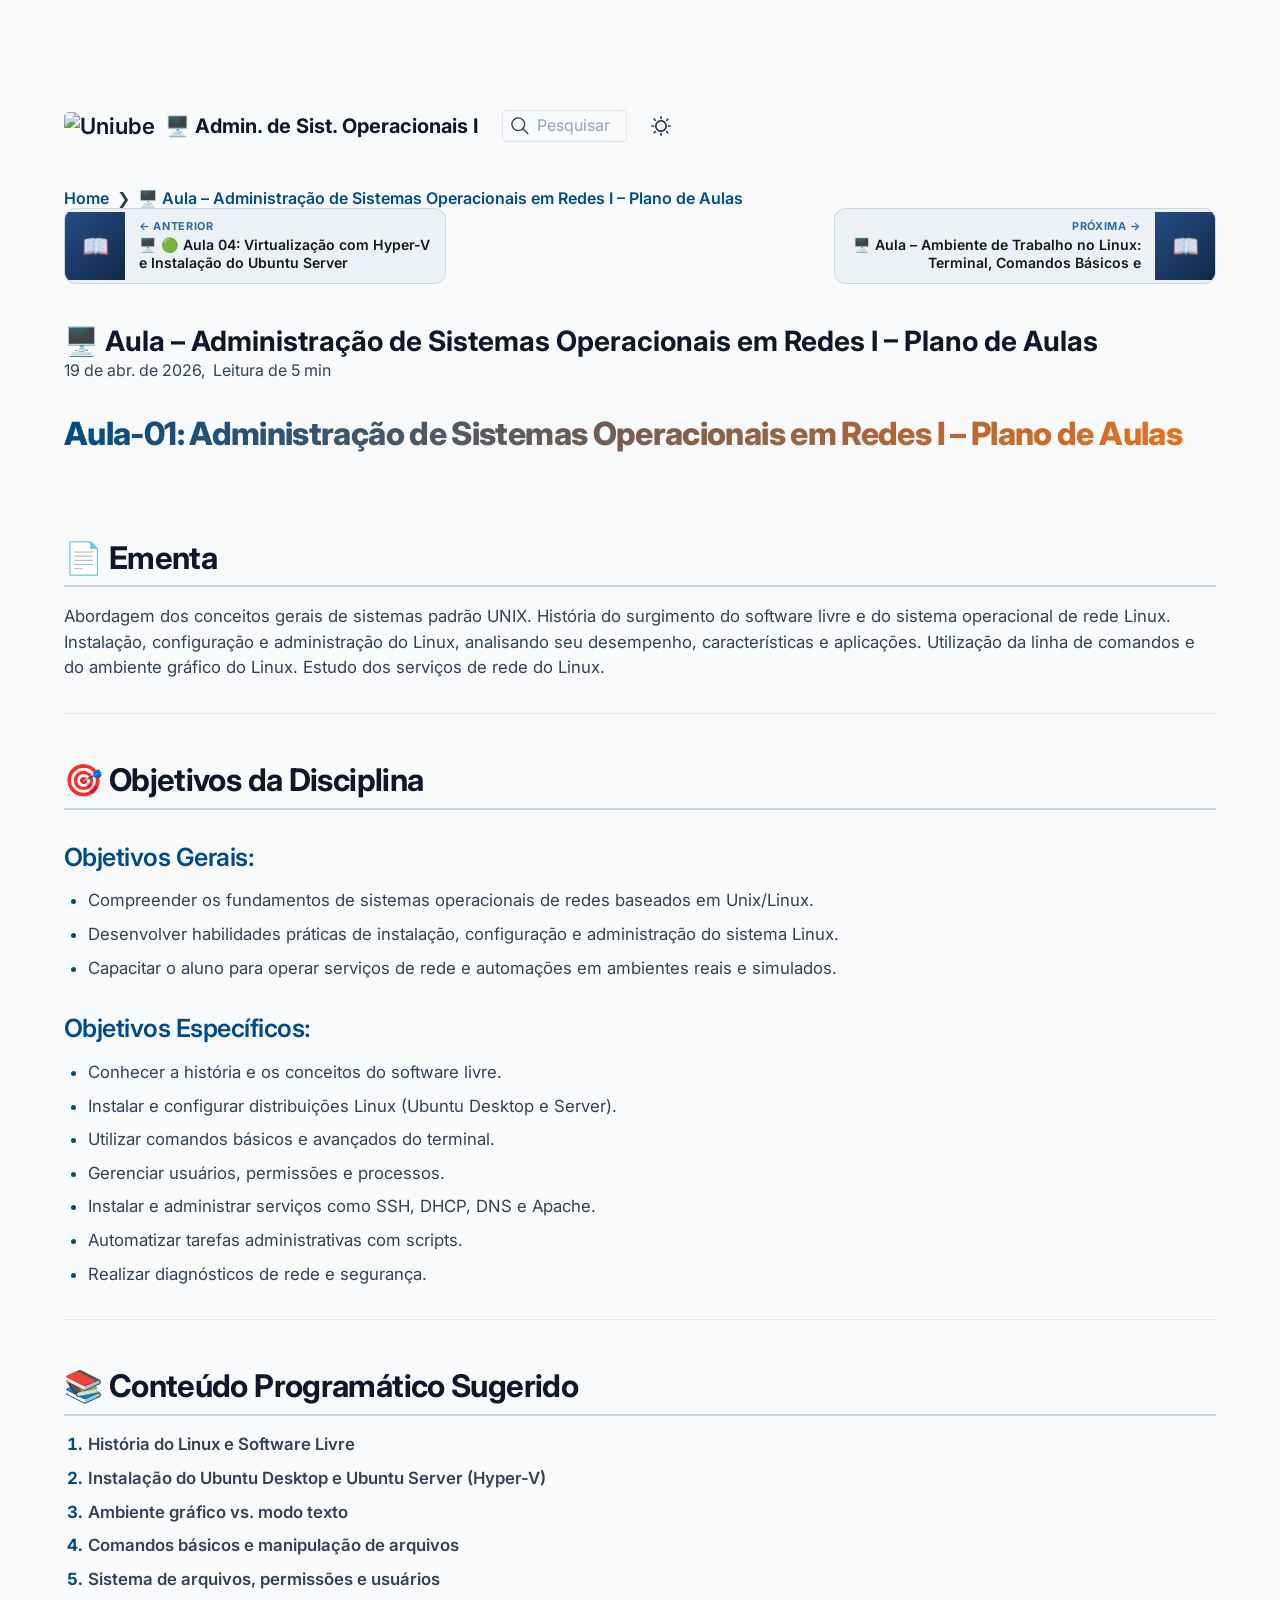
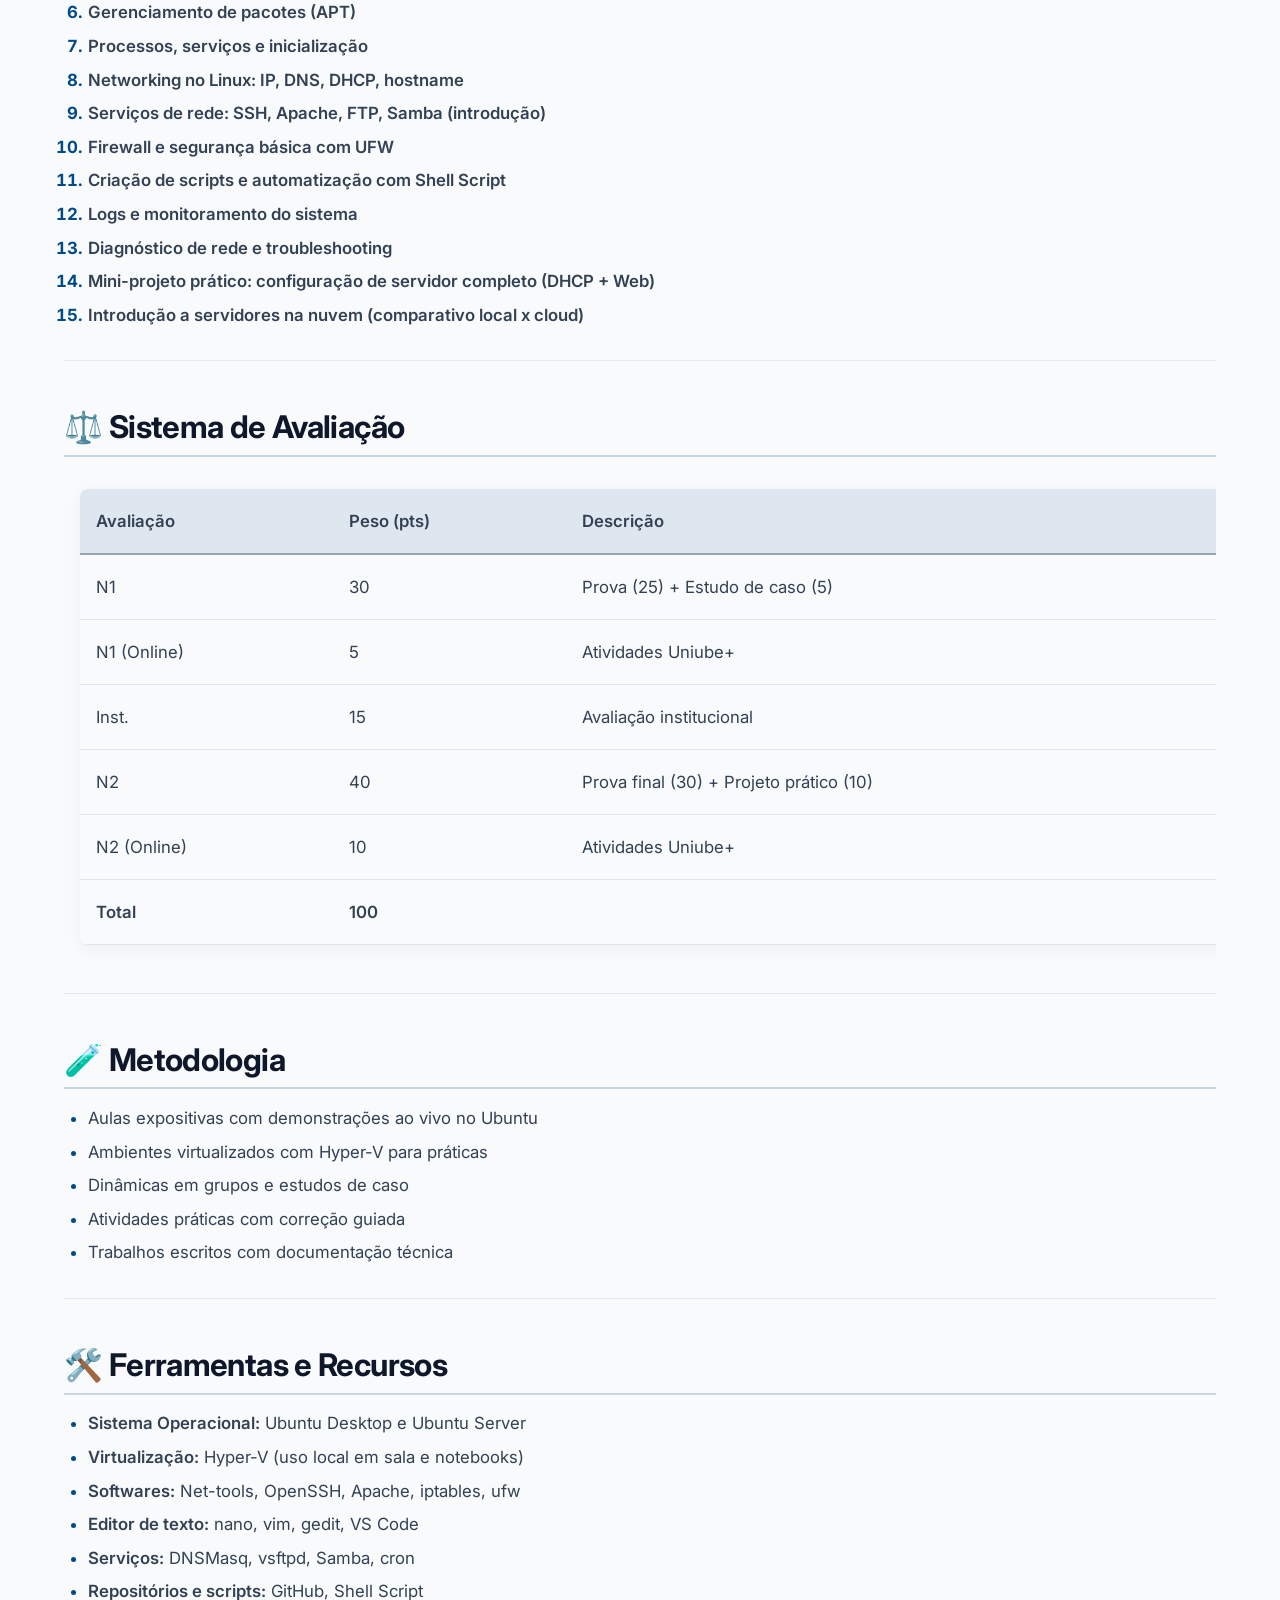
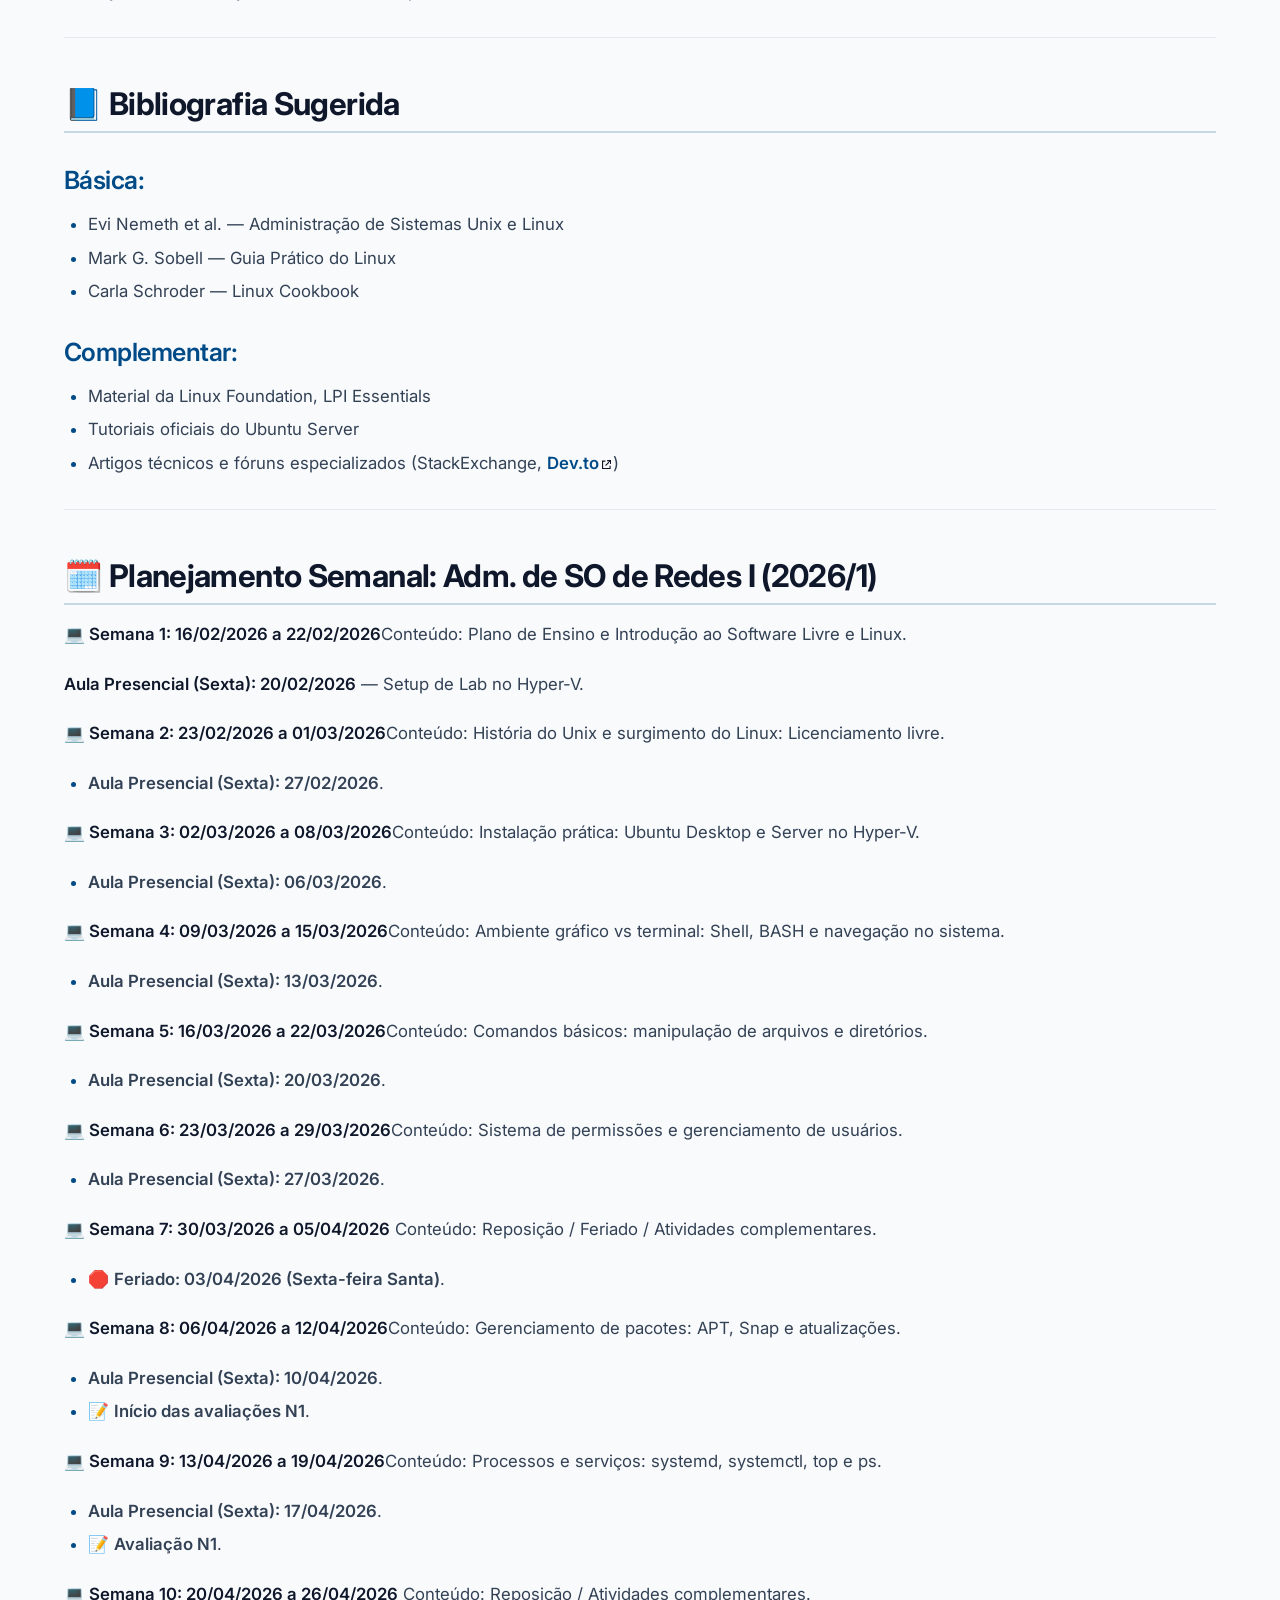
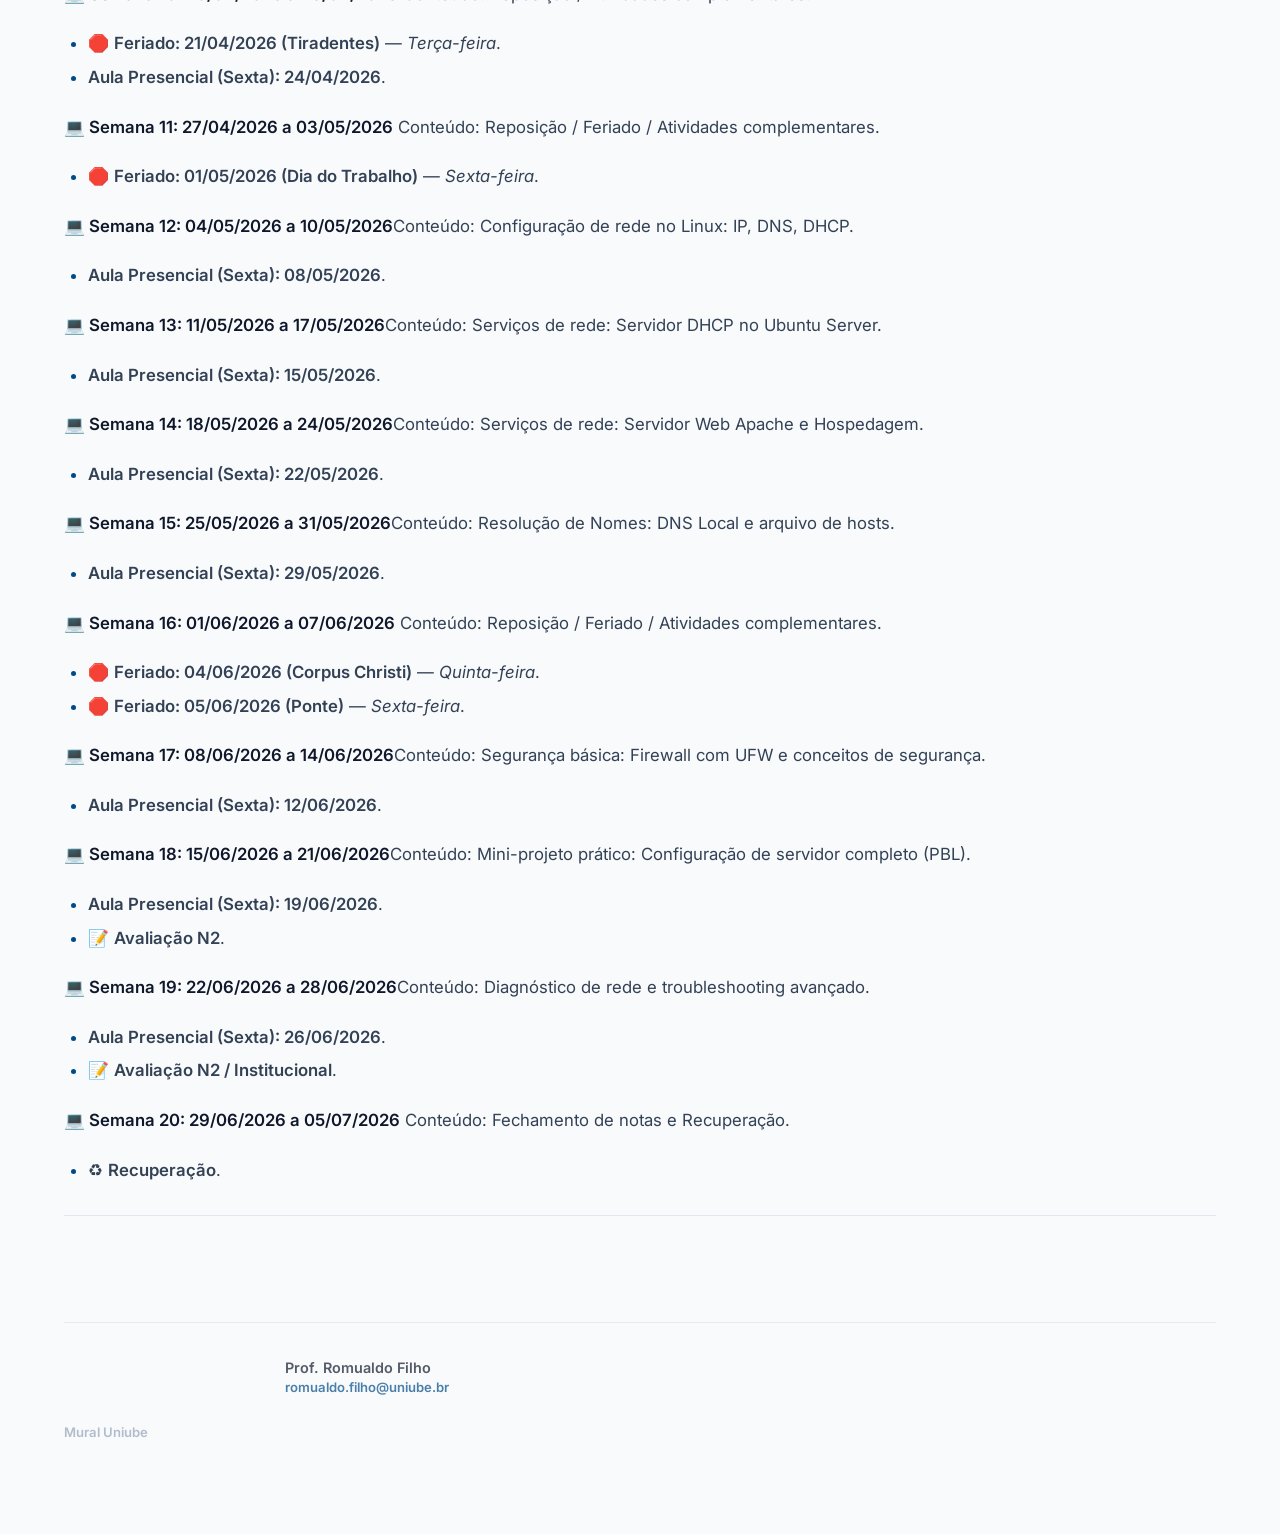
==== public/Aula-01---Introducao-e-Ementa.html @ d92a49e5 "feat(design): apply unified Uniube design system, components and standard frontmatter" ====
<!DOCTYPE html>
<html lang="pt" dir="ltr"><head><title>🖥️ Aula  – Administração de Sistemas Operacionais em Redes I – Plano de Aulas | Prof. Romualdo</title><meta charset="utf-8"/><link rel="preconnect" href="https://fonts.googleapis.com"/><link rel="preconnect" href="https://fonts.gstatic.com"/><link rel="stylesheet" href="https://fonts.googleapis.com/css2?family=Inter:wght@400;700&amp;family=Inter:ital,wght@0,400;0,600;1,400;1,600&amp;family=JetBrains Mono:wght@400;600&amp;display=swap"/><link rel="preconnect" href="https://cdnjs.cloudflare.com" crossorigin="anonymous"/><meta name="viewport" content="width=device-width, initial-scale=1.0"/><meta name="og:site_name" content="🖥️ Admin. de Sist. Operacionais I"/><meta property="og:title" content="🖥️ Aula  – Administração de Sistemas Operacionais em Redes I – Plano de Aulas | Prof. Romualdo"/><meta property="og:type" content="website"/><meta name="twitter:card" content="summary_large_image"/><meta name="twitter:title" content="🖥️ Aula  – Administração de Sistemas Operacionais em Redes I – Plano de Aulas | Prof. Romualdo"/><meta name="twitter:description" content="Aula-01: Administração de Sistemas Operacionais em Redes I – Plano de Aulas 📄 Ementa Abordagem dos conceitos gerais de sistemas padrão UNIX."/><meta property="og:description" content="Aula-01: Administração de Sistemas Operacionais em Redes I – Plano de Aulas 📄 Ementa Abordagem dos conceitos gerais de sistemas padrão UNIX."/><meta property="og:image:alt" content="Aula-01: Administração de Sistemas Operacionais em Redes I – Plano de Aulas 📄 Ementa Abordagem dos conceitos gerais de sistemas padrão UNIX."/><meta property="twitter:domain" content="rofilho.github.io/admin-so1"/><meta property="og:url" content="https://rofilho.github.io/admin-so1/Aula-01---Introducao-e-Ementa"/><meta property="twitter:url" content="https://rofilho.github.io/admin-so1/Aula-01---Introducao-e-Ementa"/><link rel="icon" href="./static/icon.png"/><meta name="description" content="Aula-01: Administração de Sistemas Operacionais em Redes I – Plano de Aulas 📄 Ementa Abordagem dos conceitos gerais de sistemas padrão UNIX."/><meta name="generator" content="Quartz"/><link href="./index.css" rel="stylesheet" type="text/css" data-persist="true"/><style>.expand-button {
  position: absolute;
  display: flex;
  float: right;
  padding: 0.4rem;
  margin: 0.3rem;
  right: 0;
  color: var(--gray);
  border-color: var(--dark);
  background-color: var(--light);
  border: 1px solid;
  border-radius: 5px;
  opacity: 0;
  transition: 0.2s;
}
.expand-button > svg {
  fill: var(--light);
  filter: contrast(0.3);
}
.expand-button:hover {
  cursor: pointer;
  border-color: var(--secondary);
}
.expand-button:focus {
  outline: 0;
}

pre:hover > .expand-button {
  opacity: 1;
  transition: 0.2s;
}

#mermaid-container {
  position: fixed;
  contain: layout;
  z-index: 999;
  left: 0;
  top: 0;
  width: 100vw;
  height: 100vh;
  overflow: hidden;
  display: none;
  backdrop-filter: blur(4px);
  background: rgba(0, 0, 0, 0.5);
}
#mermaid-container.active {
  display: inline-block;
}
#mermaid-container > #mermaid-space {
  border: 1px solid var(--lightgray);
  background-color: var(--light);
  border-radius: 5px;
  position: fixed;
  top: 50%;
  left: 50%;
  transform: translate(-50%, -50%);
  height: 80vh;
  width: 80vw;
  overflow: hidden;
}
#mermaid-container > #mermaid-space > .mermaid-content {
  position: relative;
  transform-origin: 0 0;
  transition: transform 0.1s ease;
  overflow: visible;
  min-height: 200px;
  min-width: 200px;
}
#mermaid-container > #mermaid-space > .mermaid-content pre {
  margin: 0;
  border: none;
}
#mermaid-container > #mermaid-space > .mermaid-content svg {
  max-width: none;
  height: auto;
}
#mermaid-container > #mermaid-space > .mermaid-controls {
  position: absolute;
  bottom: 20px;
  right: 20px;
  display: flex;
  gap: 8px;
  padding: 8px;
  background: var(--light);
  border: 1px solid var(--lightgray);
  border-radius: 6px;
  box-shadow: 0 2px 4px rgba(0, 0, 0, 0.1);
  z-index: 2;
}
#mermaid-container > #mermaid-space > .mermaid-controls .mermaid-control-button {
  display: flex;
  align-items: center;
  justify-content: center;
  width: 32px;
  height: 32px;
  padding: 0;
  border: 1px solid var(--lightgray);
  background: var(--light);
  color: var(--dark);
  border-radius: 4px;
  cursor: pointer;
  font-size: 16px;
  font-family: var(--bodyFont);
  transition: all 0.2s ease;
}
#mermaid-container > #mermaid-space > .mermaid-controls .mermaid-control-button:hover {
  background: var(--lightgray);
}
#mermaid-container > #mermaid-space > .mermaid-controls .mermaid-control-button:active {
  transform: translateY(1px);
}
#mermaid-container > #mermaid-space > .mermaid-controls .mermaid-control-button:nth-child(2) {
  width: auto;
  padding: 0 12px;
  font-size: 14px;
}
/*# sourceMappingURL=[data-uri] */</style><link href="https://cdn.jsdelivr.net/npm/katex@0.16.11/dist/katex.min.css" rel="stylesheet" type="text/css" data-persist="true"/><script src="./prescript.js" type="application/javascript" data-persist="true"></script><script type="application/javascript" data-persist="true">const fetchData = fetch("./static/contentIndex.json").then(data => data.json())</script><link rel="alternate" type="application/rss+xml" title="RSS Feed" href="https://rofilho.github.io/admin-so1/index.xml"/><meta property="og:image:width" content="1200"/><meta property="og:image:height" content="630"/><meta property="og:image" content="https://rofilho.github.io/admin-so1/Aula-01---Introducao-e-Ementa-og-image.webp"/><meta property="og:image:url" content="https://rofilho.github.io/admin-so1/Aula-01---Introducao-e-Ementa-og-image.webp"/><meta name="twitter:image" content="https://rofilho.github.io/admin-so1/Aula-01---Introducao-e-Ementa-og-image.webp"/><meta property="og:image:type" content="image/.webp"/></head><body data-slug="Aula-01---Introducao-e-Ementa"><div id="quartz-root" class="page"><div id="quartz-body"><div class="left sidebar"></div><div class="center"><div class="page-header"><header><h2 class="page-title"><a href="." class="page-title__link"><img src="https://uniube.br/img/landing/logo_azul.svg" alt="Uniube" class="page-title__logo page-title__logo--light"/><img src="https://uniube.br/img/landing/logo_branca.svg" alt="Uniube" class="page-title__logo page-title__logo--dark"/><span class="page-title__text">🖥️ Admin. de Sist. Operacionais I</span></a></h2><div class="search"><button class="search-button"><svg role="img" xmlns="http://www.w3.org/2000/svg" viewBox="0 0 19.9 19.7"><title>Search</title><g class="search-path" fill="none"><path stroke-linecap="square" d="M18.5 18.3l-5.4-5.4"></path><circle cx="8" cy="8" r="7"></circle></g></svg><p>Pesquisar</p></button><div class="search-container"><div class="search-space"><input autocomplete="off" class="search-bar" name="search" type="text" aria-label="Pesquisar por algo" placeholder="Pesquisar por algo"/><div class="search-layout" data-preview="true"></div></div></div></div><button class="darkmode"><svg xmlns="http://www.w3.org/2000/svg" xmlns:xlink="http://www.w3.org/1999/xlink" version="1.1" class="dayIcon" x="0px" y="0px" viewBox="0 0 35 35" style="enable-background:new 0 0 35 35" xml:space="preserve" aria-label="Tema escuro"><title>Tema escuro</title><path d="M6,17.5C6,16.672,5.328,16,4.5,16h-3C0.672,16,0,16.672,0,17.5    S0.672,19,1.5,19h3C5.328,19,6,18.328,6,17.5z M7.5,26c-0.414,0-0.789,0.168-1.061,0.439l-2,2C4.168,28.711,4,29.086,4,29.5    C4,30.328,4.671,31,5.5,31c0.414,0,0.789-0.168,1.06-0.44l2-2C8.832,28.289,9,27.914,9,27.5C9,26.672,8.329,26,7.5,26z M17.5,6    C18.329,6,19,5.328,19,4.5v-3C19,0.672,18.329,0,17.5,0S16,0.672,16,1.5v3C16,5.328,16.671,6,17.5,6z M27.5,9    c0.414,0,0.789-0.168,1.06-0.439l2-2C30.832,6.289,31,5.914,31,5.5C31,4.672,30.329,4,29.5,4c-0.414,0-0.789,0.168-1.061,0.44    l-2,2C26.168,6.711,26,7.086,26,7.5C26,8.328,26.671,9,27.5,9z M6.439,8.561C6.711,8.832,7.086,9,7.5,9C8.328,9,9,8.328,9,7.5    c0-0.414-0.168-0.789-0.439-1.061l-2-2C6.289,4.168,5.914,4,5.5,4C4.672,4,4,4.672,4,5.5c0,0.414,0.168,0.789,0.439,1.06    L6.439,8.561z M33.5,16h-3c-0.828,0-1.5,0.672-1.5,1.5s0.672,1.5,1.5,1.5h3c0.828,0,1.5-0.672,1.5-1.5S34.328,16,33.5,16z     M28.561,26.439C28.289,26.168,27.914,26,27.5,26c-0.828,0-1.5,0.672-1.5,1.5c0,0.414,0.168,0.789,0.439,1.06l2,2    C28.711,30.832,29.086,31,29.5,31c0.828,0,1.5-0.672,1.5-1.5c0-0.414-0.168-0.789-0.439-1.061L28.561,26.439z M17.5,29    c-0.829,0-1.5,0.672-1.5,1.5v3c0,0.828,0.671,1.5,1.5,1.5s1.5-0.672,1.5-1.5v-3C19,29.672,18.329,29,17.5,29z M17.5,7    C11.71,7,7,11.71,7,17.5S11.71,28,17.5,28S28,23.29,28,17.5S23.29,7,17.5,7z M17.5,25c-4.136,0-7.5-3.364-7.5-7.5    c0-4.136,3.364-7.5,7.5-7.5c4.136,0,7.5,3.364,7.5,7.5C25,21.636,21.636,25,17.5,25z"></path></svg><svg xmlns="http://www.w3.org/2000/svg" xmlns:xlink="http://www.w3.org/1999/xlink" version="1.1" class="nightIcon" x="0px" y="0px" viewBox="0 0 100 100" style="enable-background:new 0 0 100 100" xml:space="preserve" aria-label="Tema claro"><title>Tema claro</title><path d="M96.76,66.458c-0.853-0.852-2.15-1.064-3.23-0.534c-6.063,2.991-12.858,4.571-19.655,4.571  C62.022,70.495,50.88,65.88,42.5,57.5C29.043,44.043,25.658,23.536,34.076,6.47c0.532-1.08,0.318-2.379-0.534-3.23  c-0.851-0.852-2.15-1.064-3.23-0.534c-4.918,2.427-9.375,5.619-13.246,9.491c-9.447,9.447-14.65,22.008-14.65,35.369  c0,13.36,5.203,25.921,14.65,35.368s22.008,14.65,35.368,14.65c13.361,0,25.921-5.203,35.369-14.65  c3.872-3.871,7.064-8.328,9.491-13.246C97.826,68.608,97.611,67.309,96.76,66.458z"></path></svg></button></header><div class="popover-hint"><nav class="breadcrumb-container" aria-label="breadcrumbs"><div class="breadcrumb-element"><a href="./">Home</a><p> ❯ </p></div><div class="breadcrumb-element"><a href>🖥️ Aula  – Administração de Sistemas Operacionais em Redes I – Plano de Aulas</a></div></nav><nav class="lesson-nav" aria-label="Navegação entre aulas"><div class="lesson-nav__slot"><a href="/Aula-04---Virtualizacao-e-Hyper-V-com-Ubuntu-Server" class="nav-pill nav-pill--prev" data-spa="true"><div class="nav-pill__icon">📖</div><div class="nav-pill__body"><span class="nav-pill__label">← Anterior</span><span class="nav-pill__title">🖥️ 🟢 Aula 04: Virtualização com Hyper-V e Instalação do Ubuntu Server</span></div></a></div><div class="lesson-nav__slot lesson-nav__slot--right"><a href="/Aula-03---Ambiente-de-Trabalho-no-Linux" class="nav-pill nav-pill--next" data-spa="true"><div class="nav-pill__icon">📖</div><div class="nav-pill__body"><span class="nav-pill__label">Próxima →</span><span class="nav-pill__title">🖥️ Aula  – Ambiente de Trabalho no Linux: Terminal, Comandos Básicos e Permissões</span></div></a></div></nav><h1 class="article-title">🖥️ Aula  – Administração de Sistemas Operacionais em Redes I – Plano de Aulas</h1><p show-comma="true" class="content-meta"><time datetime="2026-04-19T16:40:15.000Z">19 de abr. de 2026</time><span>Leitura de 5 min</span></p></div></div><article class="popover-hint"><h1 id="aula-01-administração-de-sistemas-operacionais-em-redes-i--plano-de-aulas">Aula-01: Administração de Sistemas Operacionais em Redes I – Plano de Aulas<a role="anchor" aria-hidden="true" tabindex="-1" data-no-popover="true" href="#aula-01-administração-de-sistemas-operacionais-em-redes-i--plano-de-aulas" class="internal"><svg width="18" height="18" viewBox="0 0 24 24" fill="none" stroke="currentColor" stroke-width="2" stroke-linecap="round" stroke-linejoin="round"><path d="M10 13a5 5 0 0 0 7.54.54l3-3a5 5 0 0 0-7.07-7.07l-1.72 1.71"></path><path d="M14 11a5 5 0 0 0-7.54-.54l-3 3a5 5 0 0 0 7.07 7.07l1.71-1.71"></path></svg></a></h1>
<h2 id="-ementa">📄 Ementa<a role="anchor" aria-hidden="true" tabindex="-1" data-no-popover="true" href="#-ementa" class="internal"><svg width="18" height="18" viewBox="0 0 24 24" fill="none" stroke="currentColor" stroke-width="2" stroke-linecap="round" stroke-linejoin="round"><path d="M10 13a5 5 0 0 0 7.54.54l3-3a5 5 0 0 0-7.07-7.07l-1.72 1.71"></path><path d="M14 11a5 5 0 0 0-7.54-.54l-3 3a5 5 0 0 0 7.07 7.07l1.71-1.71"></path></svg></a></h2>
<p>Abordagem dos conceitos gerais de sistemas padrão UNIX. História do surgimento do software livre e do sistema operacional de rede Linux. Instalação, configuração e administração do Linux, analisando seu desempenho, características e aplicações. Utilização da linha de comandos e do ambiente gráfico do Linux. Estudo dos serviços de rede do Linux.</p>
<hr/>
<h2 id="-objetivos-da-disciplina">🎯 Objetivos da Disciplina<a role="anchor" aria-hidden="true" tabindex="-1" data-no-popover="true" href="#-objetivos-da-disciplina" class="internal"><svg width="18" height="18" viewBox="0 0 24 24" fill="none" stroke="currentColor" stroke-width="2" stroke-linecap="round" stroke-linejoin="round"><path d="M10 13a5 5 0 0 0 7.54.54l3-3a5 5 0 0 0-7.07-7.07l-1.72 1.71"></path><path d="M14 11a5 5 0 0 0-7.54-.54l-3 3a5 5 0 0 0 7.07 7.07l1.71-1.71"></path></svg></a></h2>
<h3 id="objetivos-gerais">Objetivos Gerais:<a role="anchor" aria-hidden="true" tabindex="-1" data-no-popover="true" href="#objetivos-gerais" class="internal"><svg width="18" height="18" viewBox="0 0 24 24" fill="none" stroke="currentColor" stroke-width="2" stroke-linecap="round" stroke-linejoin="round"><path d="M10 13a5 5 0 0 0 7.54.54l3-3a5 5 0 0 0-7.07-7.07l-1.72 1.71"></path><path d="M14 11a5 5 0 0 0-7.54-.54l-3 3a5 5 0 0 0 7.07 7.07l1.71-1.71"></path></svg></a></h3>
<ul>
<li>Compreender os fundamentos de sistemas operacionais de redes baseados em Unix/Linux.</li>
<li>Desenvolver habilidades práticas de instalação, configuração e administração do sistema Linux.</li>
<li>Capacitar o aluno para operar serviços de rede e automações em ambientes reais e simulados.</li>
</ul>
<h3 id="objetivos-específicos">Objetivos Específicos:<a role="anchor" aria-hidden="true" tabindex="-1" data-no-popover="true" href="#objetivos-específicos" class="internal"><svg width="18" height="18" viewBox="0 0 24 24" fill="none" stroke="currentColor" stroke-width="2" stroke-linecap="round" stroke-linejoin="round"><path d="M10 13a5 5 0 0 0 7.54.54l3-3a5 5 0 0 0-7.07-7.07l-1.72 1.71"></path><path d="M14 11a5 5 0 0 0-7.54-.54l-3 3a5 5 0 0 0 7.07 7.07l1.71-1.71"></path></svg></a></h3>
<ul>
<li>Conhecer a história e os conceitos do software livre.</li>
<li>Instalar e configurar distribuições Linux (Ubuntu Desktop e Server).</li>
<li>Utilizar comandos básicos e avançados do terminal.</li>
<li>Gerenciar usuários, permissões e processos.</li>
<li>Instalar e administrar serviços como SSH, DHCP, DNS e Apache.</li>
<li>Automatizar tarefas administrativas com scripts.</li>
<li>Realizar diagnósticos de rede e segurança.</li>
</ul>
<hr/>
<h2 id="-conteúdo-programático-sugerido">📚 Conteúdo Programático Sugerido<a role="anchor" aria-hidden="true" tabindex="-1" data-no-popover="true" href="#-conteúdo-programático-sugerido" class="internal"><svg width="18" height="18" viewBox="0 0 24 24" fill="none" stroke="currentColor" stroke-width="2" stroke-linecap="round" stroke-linejoin="round"><path d="M10 13a5 5 0 0 0 7.54.54l3-3a5 5 0 0 0-7.07-7.07l-1.72 1.71"></path><path d="M14 11a5 5 0 0 0-7.54-.54l-3 3a5 5 0 0 0 7.07 7.07l1.71-1.71"></path></svg></a></h2>
<ol>
<li><strong>História do Linux e Software Livre</strong></li>
<li><strong>Instalação do Ubuntu Desktop e Ubuntu Server (Hyper-V)</strong></li>
<li><strong>Ambiente gráfico vs. modo texto</strong></li>
<li><strong>Comandos básicos e manipulação de arquivos</strong></li>
<li><strong>Sistema de arquivos, permissões e usuários</strong></li>
<li><strong>Gerenciamento de pacotes (APT)</strong></li>
<li><strong>Processos, serviços e inicialização</strong></li>
<li><strong>Networking no Linux: IP, DNS, DHCP, hostname</strong></li>
<li><strong>Serviços de rede: SSH, Apache, FTP, Samba (introdução)</strong></li>
<li><strong>Firewall e segurança básica com UFW</strong></li>
<li><strong>Criação de scripts e automatização com Shell Script</strong></li>
<li><strong>Logs e monitoramento do sistema</strong></li>
<li><strong>Diagnóstico de rede e troubleshooting</strong></li>
<li><strong>Mini-projeto prático: configuração de servidor completo (DHCP + Web)</strong></li>
<li><strong>Introdução a servidores na nuvem (comparativo local x cloud)</strong></li>
</ol>
<hr/>
<h2 id="️-sistema-de-avaliação">⚖️ Sistema de Avaliação<a role="anchor" aria-hidden="true" tabindex="-1" data-no-popover="true" href="#️-sistema-de-avaliação" class="internal"><svg width="18" height="18" viewBox="0 0 24 24" fill="none" stroke="currentColor" stroke-width="2" stroke-linecap="round" stroke-linejoin="round"><path d="M10 13a5 5 0 0 0 7.54.54l3-3a5 5 0 0 0-7.07-7.07l-1.72 1.71"></path><path d="M14 11a5 5 0 0 0-7.54-.54l-3 3a5 5 0 0 0 7.07 7.07l1.71-1.71"></path></svg></a></h2>








































<div class="table-container"><table><thead><tr><th>Avaliação</th><th>Peso (pts)</th><th>Descrição</th></tr></thead><tbody><tr><td>N1</td><td>30</td><td>Prova (25) + Estudo de caso (5)</td></tr><tr><td>N1 (Online)</td><td>5</td><td>Atividades Uniube+</td></tr><tr><td>Inst.</td><td>15</td><td>Avaliação institucional</td></tr><tr><td>N2</td><td>40</td><td>Prova final (30) + Projeto prático (10)</td></tr><tr><td>N2 (Online)</td><td>10</td><td>Atividades Uniube+</td></tr><tr><td><strong>Total</strong></td><td><strong>100</strong></td><td></td></tr></tbody></table></div>
<hr/>
<h2 id="-metodologia">🧪 Metodologia<a role="anchor" aria-hidden="true" tabindex="-1" data-no-popover="true" href="#-metodologia" class="internal"><svg width="18" height="18" viewBox="0 0 24 24" fill="none" stroke="currentColor" stroke-width="2" stroke-linecap="round" stroke-linejoin="round"><path d="M10 13a5 5 0 0 0 7.54.54l3-3a5 5 0 0 0-7.07-7.07l-1.72 1.71"></path><path d="M14 11a5 5 0 0 0-7.54-.54l-3 3a5 5 0 0 0 7.07 7.07l1.71-1.71"></path></svg></a></h2>
<ul>
<li>Aulas expositivas com demonstrações ao vivo no Ubuntu</li>
<li>Ambientes virtualizados com Hyper-V para práticas</li>
<li>Dinâmicas em grupos e estudos de caso</li>
<li>Atividades práticas com correção guiada</li>
<li>Trabalhos escritos com documentação técnica</li>
</ul>
<hr/>
<h2 id="️-ferramentas-e-recursos">🛠️ Ferramentas e Recursos<a role="anchor" aria-hidden="true" tabindex="-1" data-no-popover="true" href="#️-ferramentas-e-recursos" class="internal"><svg width="18" height="18" viewBox="0 0 24 24" fill="none" stroke="currentColor" stroke-width="2" stroke-linecap="round" stroke-linejoin="round"><path d="M10 13a5 5 0 0 0 7.54.54l3-3a5 5 0 0 0-7.07-7.07l-1.72 1.71"></path><path d="M14 11a5 5 0 0 0-7.54-.54l-3 3a5 5 0 0 0 7.07 7.07l1.71-1.71"></path></svg></a></h2>
<ul>
<li><strong>Sistema Operacional:</strong> Ubuntu Desktop e Ubuntu Server</li>
<li><strong>Virtualização:</strong> Hyper-V (uso local em sala e notebooks)</li>
<li><strong>Softwares:</strong> Net-tools, OpenSSH, Apache, iptables, ufw</li>
<li><strong>Editor de texto:</strong> nano, vim, gedit, VS Code</li>
<li><strong>Serviços:</strong> DNSMasq, vsftpd, Samba, cron</li>
<li><strong>Repositórios e scripts:</strong> GitHub, Shell Script</li>
</ul>
<hr/>
<h2 id="-bibliografia-sugerida">📘 Bibliografia Sugerida<a role="anchor" aria-hidden="true" tabindex="-1" data-no-popover="true" href="#-bibliografia-sugerida" class="internal"><svg width="18" height="18" viewBox="0 0 24 24" fill="none" stroke="currentColor" stroke-width="2" stroke-linecap="round" stroke-linejoin="round"><path d="M10 13a5 5 0 0 0 7.54.54l3-3a5 5 0 0 0-7.07-7.07l-1.72 1.71"></path><path d="M14 11a5 5 0 0 0-7.54-.54l-3 3a5 5 0 0 0 7.07 7.07l1.71-1.71"></path></svg></a></h2>
<h3 id="básica">Básica:<a role="anchor" aria-hidden="true" tabindex="-1" data-no-popover="true" href="#básica" class="internal"><svg width="18" height="18" viewBox="0 0 24 24" fill="none" stroke="currentColor" stroke-width="2" stroke-linecap="round" stroke-linejoin="round"><path d="M10 13a5 5 0 0 0 7.54.54l3-3a5 5 0 0 0-7.07-7.07l-1.72 1.71"></path><path d="M14 11a5 5 0 0 0-7.54-.54l-3 3a5 5 0 0 0 7.07 7.07l1.71-1.71"></path></svg></a></h3>
<ul>
<li>Evi Nemeth et al. — Administração de Sistemas Unix e Linux</li>
<li>Mark G. Sobell — Guia Prático do Linux</li>
<li>Carla Schroder — Linux Cookbook</li>
</ul>
<h3 id="complementar">Complementar:<a role="anchor" aria-hidden="true" tabindex="-1" data-no-popover="true" href="#complementar" class="internal"><svg width="18" height="18" viewBox="0 0 24 24" fill="none" stroke="currentColor" stroke-width="2" stroke-linecap="round" stroke-linejoin="round"><path d="M10 13a5 5 0 0 0 7.54.54l3-3a5 5 0 0 0-7.07-7.07l-1.72 1.71"></path><path d="M14 11a5 5 0 0 0-7.54-.54l-3 3a5 5 0 0 0 7.07 7.07l1.71-1.71"></path></svg></a></h3>
<ul>
<li>Material da Linux Foundation, LPI Essentials</li>
<li>Tutoriais oficiais do Ubuntu Server</li>
<li>Artigos técnicos e fóruns especializados (StackExchange, <a href="http://dev.to/" class="external">Dev.to<svg aria-hidden="true" class="external-icon" style="max-width:0.8em;max-height:0.8em;" viewBox="0 0 512 512"><path d="M320 0H288V64h32 82.7L201.4 265.4 178.7 288 224 333.3l22.6-22.6L448 109.3V192v32h64V192 32 0H480 320zM32 32H0V64 480v32H32 456h32V480 352 320H424v32 96H64V96h96 32V32H160 32z"></path></svg></a>)</li>
</ul>
<hr/>
<h2 id="️-planejamento-semanal-adm-de-so-de-redes-i-20261">🗓️ Planejamento Semanal: Adm. de SO de Redes I (2026/1)<a role="anchor" aria-hidden="true" tabindex="-1" data-no-popover="true" href="#️-planejamento-semanal-adm-de-so-de-redes-i-20261" class="internal"><svg width="18" height="18" viewBox="0 0 24 24" fill="none" stroke="currentColor" stroke-width="2" stroke-linecap="round" stroke-linejoin="round"><path d="M10 13a5 5 0 0 0 7.54.54l3-3a5 5 0 0 0-7.07-7.07l-1.72 1.71"></path><path d="M14 11a5 5 0 0 0-7.54-.54l-3 3a5 5 0 0 0 7.07 7.07l1.71-1.71"></path></svg></a></h2>
<p><strong>💻 Semana 1: 16/02/2026 a 22/02/2026</strong>Conteúdo: Plano de Ensino e Introdução ao Software Livre e Linux.</p>
<p><strong>Aula Presencial (Sexta): 20/02/2026</strong> — Setup de Lab no Hyper-V.</p>
<p><strong>💻 Semana 2: 23/02/2026 a 01/03/2026</strong>Conteúdo: História do Unix e surgimento do Linux: Licenciamento livre.</p>
<ul>
<li><strong>Aula Presencial (Sexta): 27/02/2026</strong>.</li>
</ul>
<p><strong>💻 Semana 3: 02/03/2026 a 08/03/2026</strong>Conteúdo: Instalação prática: Ubuntu Desktop e Server no Hyper-V.</p>
<ul>
<li><strong>Aula Presencial (Sexta): 06/03/2026</strong>.</li>
</ul>
<p><strong>💻 Semana 4: 09/03/2026 a 15/03/2026</strong>Conteúdo: Ambiente gráfico vs terminal: Shell, BASH e navegação no sistema.</p>
<ul>
<li><strong>Aula Presencial (Sexta): 13/03/2026</strong>.</li>
</ul>
<p><strong>💻 Semana 5: 16/03/2026 a 22/03/2026</strong>Conteúdo: Comandos básicos: manipulação de arquivos e diretórios.</p>
<ul>
<li><strong>Aula Presencial (Sexta): 20/03/2026</strong>.</li>
</ul>
<p><strong>💻 Semana 6: 23/03/2026 a 29/03/2026</strong>Conteúdo: Sistema de permissões e gerenciamento de usuários.</p>
<ul>
<li><strong>Aula Presencial (Sexta): 27/03/2026</strong>.</li>
</ul>
<p><strong>💻 Semana 7: 30/03/2026 a 05/04/2026</strong>
Conteúdo: Reposição / Feriado / Atividades complementares.</p>
<ul>
<li>🛑 <strong>Feriado: 03/04/2026 (Sexta-feira Santa)</strong>.</li>
</ul>
<p><strong>💻 Semana 8: 06/04/2026 a 12/04/2026</strong>Conteúdo: Gerenciamento de pacotes: APT, Snap e atualizações.</p>
<ul>
<li><strong>Aula Presencial (Sexta): 10/04/2026</strong>.</li>
<li>📝 <strong>Início das avaliações N1</strong>.</li>
</ul>
<p><strong>💻 Semana 9: 13/04/2026 a 19/04/2026</strong>Conteúdo: Processos e serviços: systemd, systemctl, top e ps.</p>
<ul>
<li><strong>Aula Presencial (Sexta): 17/04/2026</strong>.</li>
<li>📝 <strong>Avaliação N1</strong>.</li>
</ul>
<p><strong>💻 Semana 10: 20/04/2026 a 26/04/2026</strong>
Conteúdo: Reposição / Atividades complementares.</p>
<ul>
<li>🛑 <strong>Feriado: 21/04/2026 (Tiradentes)</strong> — <em>Terça-feira</em>.</li>
<li><strong>Aula Presencial (Sexta): 24/04/2026</strong>.</li>
</ul>
<p><strong>💻 Semana 11: 27/04/2026 a 03/05/2026</strong>
Conteúdo: Reposição / Feriado / Atividades complementares.</p>
<ul>
<li>🛑 <strong>Feriado: 01/05/2026 (Dia do Trabalho)</strong> — <em>Sexta-feira</em>.</li>
</ul>
<p><strong>💻 Semana 12: 04/05/2026 a 10/05/2026</strong>Conteúdo: Configuração de rede no Linux: IP, DNS, DHCP.</p>
<ul>
<li><strong>Aula Presencial (Sexta): 08/05/2026</strong>.</li>
</ul>
<p><strong>💻 Semana 13: 11/05/2026 a 17/05/2026</strong>Conteúdo: Serviços de rede: Servidor DHCP no Ubuntu Server.</p>
<ul>
<li><strong>Aula Presencial (Sexta): 15/05/2026</strong>.</li>
</ul>
<p><strong>💻 Semana 14: 18/05/2026 a 24/05/2026</strong>Conteúdo: Serviços de rede: Servidor Web Apache e Hospedagem.</p>
<ul>
<li><strong>Aula Presencial (Sexta): 22/05/2026</strong>.</li>
</ul>
<p><strong>💻 Semana 15: 25/05/2026 a 31/05/2026</strong>Conteúdo: Resolução de Nomes: DNS Local e arquivo de hosts.</p>
<ul>
<li><strong>Aula Presencial (Sexta): 29/05/2026</strong>.</li>
</ul>
<p><strong>💻 Semana 16: 01/06/2026 a 07/06/2026</strong>
Conteúdo: Reposição / Feriado / Atividades complementares.</p>
<ul>
<li>🛑 <strong>Feriado: 04/06/2026 (Corpus Christi)</strong> — <em>Quinta-feira</em>.</li>
<li>🛑 <strong>Feriado: 05/06/2026 (Ponte)</strong> — <em>Sexta-feira</em>.</li>
</ul>
<p><strong>💻 Semana 17: 08/06/2026 a 14/06/2026</strong>Conteúdo: Segurança básica: Firewall com UFW e conceitos de segurança.</p>
<ul>
<li><strong>Aula Presencial (Sexta): 12/06/2026</strong>.</li>
</ul>
<p><strong>💻 Semana 18: 15/06/2026 a 21/06/2026</strong>Conteúdo: Mini-projeto prático: Configuração de servidor completo (PBL).</p>
<ul>
<li><strong>Aula Presencial (Sexta): 19/06/2026</strong>.</li>
<li>📝 <strong>Avaliação N2</strong>.</li>
</ul>
<p><strong>💻 Semana 19: 22/06/2026 a 28/06/2026</strong>Conteúdo: Diagnóstico de rede e troubleshooting avançado.</p>
<ul>
<li><strong>Aula Presencial (Sexta): 26/06/2026</strong>.</li>
<li>📝 <strong>Avaliação N2 / Institucional</strong>.</li>
</ul>
<p><strong>💻 Semana 20: 29/06/2026 a 05/07/2026</strong>
Conteúdo: Fechamento de notas e Recuperação.</p>
<ul>
<li>♻️ <strong>Recuperação</strong>.</li>
</ul></article><hr/><div class="page-footer"></div></div><div class="right sidebar"></div><footer class="footer "><div class="footer__brand"><img src="https://uniube.br/img/landing/logo_azul.svg" alt="Universidade de Uberaba" class="footer__logo footer__logo--light"/><img src="https://uniube.br/img/landing/logo_branca.svg" alt="Universidade de Uberaba" class="footer__logo footer__logo--dark"/><div class="footer__info"><span class="footer__name">Prof. Romualdo Filho</span><a class="footer__email" href="mailto:romualdo.filho@uniube.br">romualdo.filho@uniube.br</a></div></div><ul class="footer__links"><li><a href="https://uniube.br" target="_blank" rel="noopener noreferrer">Mural Uniube</a></li></ul></footer></div></div></body><script type="application/javascript" data-persist="true">function n(){let t=this.parentElement;t.classList.toggle("is-collapsed");let e=t.getElementsByClassName("callout-content")[0];if(!e)return;let l=t.classList.contains("is-collapsed");e.style.gridTemplateRows=l?"0fr":"1fr"}function c(){let t=document.getElementsByClassName("callout is-collapsible");for(let e of t){let l=e.getElementsByClassName("callout-title")[0],s=e.getElementsByClassName("callout-content")[0];if(!l||!s)continue;l.addEventListener("click",n),window.addCleanup(()=>l.removeEventListener("click",n));let o=e.classList.contains("is-collapsed");s.style.gridTemplateRows=o?"0fr":"1fr"}}document.addEventListener("nav",c);
</script><script type="module" data-persist="true">function E(a,e){if(!a)return;function t(o){o.target===this&&(o.preventDefault(),o.stopPropagation(),e())}function n(o){o.key.startsWith("Esc")&&(o.preventDefault(),e())}a?.addEventListener("click",t),window.addCleanup(()=>a?.removeEventListener("click",t)),document.addEventListener("keydown",n),window.addCleanup(()=>document.removeEventListener("keydown",n))}function f(a){for(;a.firstChild;)a.removeChild(a.firstChild)}var m=class{constructor(e,t){this.container=e;this.content=t;this.setupEventListeners(),this.setupNavigationControls(),this.resetTransform()}isDragging=!1;startPan={x:0,y:0};currentPan={x:0,y:0};scale=1;MIN_SCALE=.5;MAX_SCALE=3;cleanups=[];setupEventListeners(){let e=this.onMouseDown.bind(this),t=this.onMouseMove.bind(this),n=this.onMouseUp.bind(this),o=this.onTouchStart.bind(this),r=this.onTouchMove.bind(this),i=this.onTouchEnd.bind(this),s=this.resetTransform.bind(this);this.container.addEventListener("mousedown",e),document.addEventListener("mousemove",t),document.addEventListener("mouseup",n),this.container.addEventListener("touchstart",o,{passive:!1}),document.addEventListener("touchmove",r,{passive:!1}),document.addEventListener("touchend",i),window.addEventListener("resize",s),this.cleanups.push(()=>this.container.removeEventListener("mousedown",e),()=>document.removeEventListener("mousemove",t),()=>document.removeEventListener("mouseup",n),()=>this.container.removeEventListener("touchstart",o),()=>document.removeEventListener("touchmove",r),()=>document.removeEventListener("touchend",i),()=>window.removeEventListener("resize",s))}cleanup(){for(let e of this.cleanups)e()}setupNavigationControls(){let e=document.createElement("div");e.className="mermaid-controls";let t=this.createButton("+",()=>this.zoom(.1)),n=this.createButton("-",()=>this.zoom(-.1)),o=this.createButton("Reset",()=>this.resetTransform());e.appendChild(n),e.appendChild(o),e.appendChild(t),this.container.appendChild(e)}createButton(e,t){let n=document.createElement("button");return n.textContent=e,n.className="mermaid-control-button",n.addEventListener("click",t),window.addCleanup(()=>n.removeEventListener("click",t)),n}onMouseDown(e){e.button===0&&(this.isDragging=!0,this.startPan={x:e.clientX-this.currentPan.x,y:e.clientY-this.currentPan.y},this.container.style.cursor="grabbing")}onMouseMove(e){this.isDragging&&(e.preventDefault(),this.currentPan={x:e.clientX-this.startPan.x,y:e.clientY-this.startPan.y},this.updateTransform())}onMouseUp(){this.isDragging=!1,this.container.style.cursor="grab"}onTouchStart(e){if(e.touches.length!==1)return;this.isDragging=!0;let t=e.touches[0];this.startPan={x:t.clientX-this.currentPan.x,y:t.clientY-this.currentPan.y}}onTouchMove(e){if(!this.isDragging||e.touches.length!==1)return;e.preventDefault();let t=e.touches[0];this.currentPan={x:t.clientX-this.startPan.x,y:t.clientY-this.startPan.y},this.updateTransform()}onTouchEnd(){this.isDragging=!1}zoom(e){let t=Math.min(Math.max(this.scale+e,this.MIN_SCALE),this.MAX_SCALE),n=this.content.getBoundingClientRect(),o=n.width/2,r=n.height/2,i=t-this.scale;this.currentPan.x-=o*i,this.currentPan.y-=r*i,this.scale=t,this.updateTransform()}updateTransform(){this.content.style.transform=`translate(${this.currentPan.x}px, ${this.currentPan.y}px) scale(${this.scale})`}resetTransform(){let t=this.content.querySelector("svg").getBoundingClientRect(),n=t.width/this.scale,o=t.height/this.scale;this.scale=1,this.currentPan={x:(this.container.clientWidth-n)/2,y:(this.container.clientHeight-o)/2},this.updateTransform()}},T=["--secondary","--tertiary","--gray","--light","--lightgray","--highlight","--dark","--darkgray","--codeFont"],y;document.addEventListener("nav",async()=>{let e=document.querySelector(".center").querySelectorAll("code.mermaid");if(e.length===0)return;y||=await import("https://cdnjs.cloudflare.com/ajax/libs/mermaid/11.4.0/mermaid.esm.min.mjs");let t=y.default,n=new WeakMap;for(let r of e)n.set(r,r.innerText);async function o(){for(let s of e){s.removeAttribute("data-processed");let c=n.get(s);c&&(s.innerHTML=c)}let r=T.reduce((s,c)=>(s[c]=window.getComputedStyle(document.documentElement).getPropertyValue(c),s),{}),i=document.documentElement.getAttribute("saved-theme")==="dark";t.initialize({startOnLoad:!1,securityLevel:"loose",theme:i?"dark":"base",themeVariables:{fontFamily:r["--codeFont"],primaryColor:r["--light"],primaryTextColor:r["--darkgray"],primaryBorderColor:r["--tertiary"],lineColor:r["--darkgray"],secondaryColor:r["--secondary"],tertiaryColor:r["--tertiary"],clusterBkg:r["--light"],edgeLabelBackground:r["--highlight"]}}),await t.run({nodes:e})}await o(),document.addEventListener("themechange",o),window.addCleanup(()=>document.removeEventListener("themechange",o));for(let r=0;r<e.length;r++){let v=function(){let g=l.querySelector("#mermaid-space"),h=l.querySelector(".mermaid-content");if(!h)return;f(h);let w=i.querySelector("svg").cloneNode(!0);h.appendChild(w),l.classList.add("active"),g.style.cursor="grab",u=new m(g,h)},M=function(){l.classList.remove("active"),u?.cleanup(),u=null},i=e[r],s=i.parentElement,c=s.querySelector(".clipboard-button"),d=s.querySelector(".expand-button"),p=window.getComputedStyle(c),L=c.offsetWidth+parseFloat(p.marginLeft||"0")+parseFloat(p.marginRight||"0");d.style.right=`calc(${L}px + 0.3rem)`,s.prepend(d);let l=s.querySelector("#mermaid-container");if(!l)return;let u=null;d.addEventListener("click",v),E(l,M),window.addCleanup(()=>{u?.cleanup(),d.removeEventListener("click",v)})}});
</script><script src="https://cdn.jsdelivr.net/npm/katex@0.16.11/dist/contrib/copy-tex.min.js" type="application/javascript" data-persist="true"></script><script src="./postscript.js" type="module" data-persist="true"></script></html>
---- public/index.css ----
header{flex-direction:row;align-items:center;gap:1.5rem;margin:2rem 0;display:flex}header h1{flex:auto;margin:0}.clipboard-button{float:right;color:var(--gray);border-color:var(--dark);background-color:var(--light);opacity:0;border:1px solid;border-radius:5px;margin:.3rem;padding:.4rem;transition:all .2s;display:flex;position:absolute;right:0}.clipboard-button>svg{fill:var(--light);filter:contrast(.3)}.clipboard-button:hover{cursor:pointer;border-color:var(--secondary)}.clipboard-button:focus{outline:0}pre:hover>.clipboard-button{opacity:1;transition:all .2s}.page-title{font-family:var(--titleFont);margin:0}.page-title__link{color:inherit;align-items:center;gap:10px;display:flex;text-decoration:none!important}.page-title__logo{flex-shrink:0;width:auto;height:28px;display:none}:root:not([saved-theme=dark]) .page-title__logo--light,:root[saved-theme=dark] .page-title__logo--dark{display:block}.page-title__text{font-size:1.25rem;font-weight:700;line-height:1}.search{min-width:fit-content;max-width:14rem}@media (max-width:800px){.search{flex-grow:.3}}.search>.search-button{border:1px var(--lightgray) solid;font-family:inherit;font-size:inherit;height:2rem;text-align:inherit;cursor:pointer;white-space:nowrap;background-color:#0000;border-radius:4px;align-items:center;width:100%;padding:0 1rem 0 0;display:flex}.search>.search-button>p{color:var(--gray);text-wrap:unset;display:inline}.search>.search-button svg{cursor:pointer;width:18px;min-width:18px;margin:0 .5rem}.search>.search-button svg .search-path{stroke:var(--darkgray);stroke-width:1.5px;transition:stroke .5s}.search>.search-container{contain:layout;z-index:999;-webkit-backdrop-filter:blur(4px);backdrop-filter:blur(4px);width:100vw;height:100vh;display:none;position:fixed;top:0;left:0;overflow-y:auto}.search>.search-container.active{display:inline-block}.search>.search-container>.search-space{width:65%;margin-top:12vh;margin-left:auto;margin-right:auto}@media not (min-width:1200px){.search>.search-container>.search-space{width:90%}}.search>.search-container>.search-space>*{background:var(--light);border-radius:7px;width:100%;margin-bottom:2em;box-shadow:0 14px 50px #1b21301f,0 10px 30px #1b213029}.search>.search-container>.search-space>input{box-sizing:border-box;font-family:var(--bodyFont);color:var(--dark);border:1px solid var(--lightgray);padding:.5em 1em;font-size:1.1em}.search>.search-container>.search-space>input:focus{outline:none}.search>.search-container>.search-space>.search-layout{border:1px solid var(--lightgray);box-sizing:border-box;flex-direction:row;flex:0 0 100%;display:none}.search>.search-container>.search-space>.search-layout.display-results{display:flex}.search>.search-container>.search-space>.search-layout[data-preview]>.results-container{flex:0 0 min(30%,450px)}@media not (max-width:800px){.search>.search-container>.search-space>.search-layout[data-preview] .result-card>p.preview{display:none}.search>.search-container>.search-space>.search-layout[data-preview]>div:first-child{border-right:1px solid var(--lightgray);border-top-right-radius:unset;border-bottom-right-radius:unset}.search>.search-container>.search-space>.search-layout[data-preview]>div:last-child{border-top-left-radius:unset;border-bottom-left-radius:unset}}.search>.search-container>.search-space>.search-layout>div{border-radius:5px;height:63vh}@media (max-width:800px){.search>.search-container>.search-space>.search-layout{flex-direction:column}.search>.search-container>.search-space>.search-layout>.preview-container{display:none!important}.search>.search-container>.search-space>.search-layout[data-preview]>.results-container{flex:0 0 100%;width:100%;height:auto}}.search>.search-container>.search-space>.search-layout .highlight{background:color-mix(in srgb, var(--tertiary) 60%, #fff0);border-radius:5px;scroll-margin-top:2rem}.search>.search-container>.search-space>.search-layout>.preview-container{color:var(--dark);flex-grow:1;padding:0 2rem;font-family:inherit;font-weight:400;line-height:1.5em;display:block;overflow:hidden auto}.search>.search-container>.search-space>.search-layout>.preview-container .preview-inner{width:min(800px,100%);margin:0 auto}.search>.search-container>.search-space>.search-layout>.preview-container a[role=anchor]{background-color:#0000}.search>.search-container>.search-space>.search-layout>.results-container{overflow-y:auto}.search>.search-container>.search-space>.search-layout>.results-container .result-card{cursor:pointer;border-bottom:1px solid var(--lightgray);box-sizing:border-box;text-transform:none;text-align:left;width:100%;font-family:inherit;font-size:100%;line-height:1.15;font-weight:inherit;outline:none;margin:0;padding:1em;transition:background .2s;display:block;overflow:hidden}.search>.search-container>.search-space>.search-layout>.results-container .result-card:hover,.search>.search-container>.search-space>.search-layout>.results-container .result-card:focus,.search>.search-container>.search-space>.search-layout>.results-container .result-card.focus{background:var(--lightgray)}.search>.search-container>.search-space>.search-layout>.results-container .result-card>h3{margin:0}@media not (max-width:800px){.search>.search-container>.search-space>.search-layout>.results-container .result-card>p.card-description{display:none}}.search>.search-container>.search-space>.search-layout>.results-container .result-card>ul.tags{margin-top:.45rem;margin-bottom:0}.search>.search-container>.search-space>.search-layout>.results-container .result-card>ul>li>p{background-color:var(--highlight);color:var(--secondary);border-radius:8px;margin:0 .1rem;padding:.2rem .4rem;font-weight:700;line-height:1.4rem}.search>.search-container>.search-space>.search-layout>.results-container .result-card>ul>li>p.match-tag{color:var(--tertiary)}.search>.search-container>.search-space>.search-layout>.results-container .result-card>p{margin-bottom:0}.darkmode{cursor:pointer;width:20px;height:32px;text-align:inherit;background:0 0;border:none;flex-shrink:0;margin:0;padding:0;position:relative}.darkmode svg{width:20px;height:20px;fill:var(--darkgray);transition:opacity .1s;position:absolute;top:calc(50% - 10px)}:root[saved-theme=dark]{--lightningcss-light: ;--lightningcss-dark:initial;color-scheme:dark}:root[saved-theme=light]{--lightningcss-light:initial;--lightningcss-dark: ;color-scheme:light}:root[saved-theme=dark] .darkmode>.dayIcon{display:none}:root[saved-theme=dark] .darkmode>.nightIcon,:root .darkmode>.dayIcon{display:inline}:root .darkmode>.nightIcon{display:none}.breadcrumb-container{flex-flow:wrap;gap:.5rem;margin:.75rem 0 0;padding:0;display:flex}.breadcrumb-element p{margin:0 0 0 .5rem;padding:0;line-height:normal}.breadcrumb-element{flex-direction:row;justify-content:center;align-items:center;display:flex}.lesson-nav{gap:1rem;width:100%;margin:0 0 2.5rem;display:flex}.lesson-nav__slot{flex:1;display:flex}.lesson-nav__slot--right{justify-content:flex-end}.nav-pill{border:1px solid color-mix(in srgb, var(--gray) 35%, transparent);background:color-mix(in srgb, var(--lightgray) 50%, transparent);width:100%;max-width:380px;color:inherit;border-radius:12px;align-items:center;gap:0;transition:transform .2s,box-shadow .2s,border-color .2s;display:flex;overflow:hidden;text-decoration:none!important}.nav-pill:hover{border-color:var(--secondary);transform:translateY(-3px);box-shadow:0 8px 24px #0000001a;text-decoration:none!important}.nav-pill--next{flex-direction:row-reverse}.nav-pill__icon{background:linear-gradient(135deg,#1e3a5f 0%,#0f2744 100%);flex-shrink:0;justify-content:center;align-items:center;width:60px;min-height:68px;font-size:22px;display:flex;position:relative}.nav-pill__icon:after{content:"";background:linear-gradient(135deg,#3b82f640 0%,#0000 100%);position:absolute;inset:0}.nav-pill__body{flex-direction:column;flex:1;justify-content:center;min-width:0;padding:10px 14px;display:flex}.nav-pill--next .nav-pill__body{text-align:right}.nav-pill__label{text-transform:uppercase;letter-spacing:.06em;color:var(--tertiary);white-space:nowrap;margin-bottom:3px;font-size:.68rem;font-weight:700;display:block}.nav-pill__num{color:var(--gray);margin-bottom:2px;font-size:.7rem;display:block}.nav-pill__title{color:var(--dark);-webkit-line-clamp:2;-webkit-box-orient:vertical;font-size:.88rem;font-weight:600;line-height:1.3;display:-webkit-box;overflow:hidden}:root[saved-theme=dark] .nav-pill{background:color-mix(in srgb, var(--darkgray) 60%, transparent);border-color:#ffffff14}:root[saved-theme=dark] .nav-pill:hover{background:var(--darkgray)}:root[saved-theme=dark] .nav-pill__title{color:var(--light)}@media (max-width:640px){.lesson-nav{flex-direction:column;gap:.6rem}.lesson-nav__slot,.lesson-nav__slot--right{justify-content:stretch}.nav-pill,.nav-pill--next{text-align:left;flex-direction:row;max-width:100%}.nav-pill--next .nav-pill__body{text-align:left}}.article-title{margin:2rem 0 0}.content-meta{color:var(--darkgray);margin-top:0}.content-meta[show-comma=true]>:not(:last-child){margin-right:8px}.content-meta[show-comma=true]>:not(:last-child):after{content:","}.tags{flex-wrap:wrap;gap:.4rem;margin:1rem 0;padding-left:0;list-style:none;display:flex}.section-li>.section>.tags{justify-content:flex-end}.tags>li{white-space:nowrap;overflow-wrap:normal;margin:0;display:inline-block}a.internal.tag-link{background-color:var(--highlight);border-radius:8px;margin:0 .1rem;padding:.2rem .4rem}footer{text-align:left;opacity:.7;margin-bottom:4rem}footer ul{flex-direction:row;gap:1rem;margin:-1rem 0 0;padding:0;list-style:none;display:flex}.footer__logo--light,.footer__logo--dark{flex-shrink:0;width:auto;height:28px;display:none}:root:not([saved-theme=dark]) .footer__logo--light,:root[saved-theme=dark] .footer__logo--dark{display:block}.footer{border-top:1px solid color-mix(in srgb, var(--gray) 25%, transparent);margin-top:4rem;padding:1.5rem 0}.footer__brand{align-items:center;gap:14px;margin-bottom:.75rem;display:flex}.footer__info{flex-direction:column;line-height:1.4;display:flex}.footer__name{color:var(--dark);font-size:.9rem;font-weight:600}:root[saved-theme=dark] .footer__name{color:var(--light)}.footer__email{color:var(--secondary);font-size:.82rem;text-decoration:none}.footer__email:hover{text-decoration:underline}.footer__links{gap:1.25rem;margin:0;padding:0;list-style:none;display:flex}.footer__links a{color:var(--gray);font-size:.82rem;text-decoration:none;transition:color .2s}.footer__links a:hover{color:var(--secondary)}ul.section-ul{margin-top:2em;padding-left:0;list-style:none}li.section-li{margin-bottom:1em}li.section-li>.section{grid-template-columns:fit-content(8em) 3fr 1fr;display:grid}@media (max-width:800px){li.section-li>.section>.tags{display:none}}li.section-li>.section>.desc>h3>a{background-color:#0000}li.section-li>.section .meta{opacity:.6;margin:0 1em 0 0}.popover .section{grid-template-columns:fit-content(8em) 1fr!important}.popover .section>.tags{display:none}.section h3,.section>.tags{margin:0}@keyframes dropin{0%{opacity:0;visibility:hidden}1%{opacity:0}to{opacity:1;visibility:visible}}.popover{z-index:999;will-change:transform;padding:1rem;position:fixed;top:0;left:0;overflow:visible}.popover>.popover-inner{width:30rem;max-height:20rem;font-weight:initial;font-style:initial;line-height:normal;font-size:initial;font-family:var(--bodyFont);border:1px solid var(--lightgray);background-color:var(--light);overscroll-behavior:contain;white-space:normal;-webkit-user-select:none;user-select:none;cursor:default;border-radius:5px;padding:0 1rem 1rem;position:relative;overflow:auto;box-shadow:6px 6px 36px #00000040}.popover>.popover-inner[data-content-type][data-content-type*=pdf],.popover>.popover-inner[data-content-type][data-content-type*=image]{max-height:100%;padding:0}.popover>.popover-inner[data-content-type][data-content-type*=image] img{border-radius:0;margin:0;display:block}.popover>.popover-inner[data-content-type][data-content-type*=pdf] iframe{width:100%}.popover h1{font-size:1.5rem}.popover{visibility:hidden;opacity:0;transition:opacity .3s,visibility .3s}@media (max-width:800px){.popover{display:none!important}}.active-popover,.popover:hover{animation:.3s .2s forwards dropin}code[data-theme*=\ ]{color:var(--shiki-light);background-color:var(--shiki-light-bg)}code[data-theme*=\ ] span{color:var(--shiki-light)}[saved-theme=dark] code[data-theme*=\ ]{color:var(--shiki-dark);background-color:var(--shiki-dark-bg)}[saved-theme=dark] code[data-theme*=\ ] span{color:var(--shiki-dark)}.callout{border:1px solid var(--border);background-color:var(--bg);box-sizing:border-box;border-radius:5px;padding:0 1rem;overflow-y:hidden}.callout>.callout-content{transition:grid-template-rows .1s cubic-bezier(.02,.01,.47,1);display:grid;overflow:hidden}.callout>.callout-content>:first-child{margin-top:0}.callout{--callout-icon-note:url("data:image/svg+xml; utf8, <svg xmlns=\"http://www.w3.org/2000/svg\" width=\"100%\" height=\"100%\" viewBox=\"0 0 24 24\" fill=\"none\" stroke=\"currentColor\" stroke-width=\"2\" stroke-linecap=\"round\" stroke-linejoin=\"round\"><line x1=\"18\" y1=\"2\" x2=\"22\" y2=\"6\"></line><path d=\"M7.5 20.5 19 9l-4-4L3.5 16.5 2 22z\"></path></svg>");--callout-icon-abstract:url("data:image/svg+xml; utf8, <svg xmlns=\"http://www.w3.org/2000/svg\" width=\"100%\" height=\"100%\" viewBox=\"0 0 24 24\" fill=\"none\" stroke=\"currentColor\" stroke-width=\"2\" stroke-linecap=\"round\" stroke-linejoin=\"round\"><rect x=\"8\" y=\"2\" width=\"8\" height=\"4\" rx=\"1\" ry=\"1\"></rect><path d=\"M16 4h2a2 2 0 0 1 2 2v14a2 2 0 0 1-2 2H6a2 2 0 0 1-2-2V6a2 2 0 0 1 2-2h2\"></path><path d=\"M12 11h4\"></path><path d=\"M12 16h4\"></path><path d=\"M8 11h.01\"></path><path d=\"M8 16h.01\"></path></svg>");--callout-icon-info:url("data:image/svg+xml; utf8, <svg xmlns=\"http://www.w3.org/2000/svg\" width=\"100%\" height=\"100%\" viewBox=\"0 0 24 24\" fill=\"none\" stroke=\"currentColor\" stroke-width=\"2\" stroke-linecap=\"round\" stroke-linejoin=\"round\"><circle cx=\"12\" cy=\"12\" r=\"10\"></circle><line x1=\"12\" y1=\"16\" x2=\"12\" y2=\"12\"></line><line x1=\"12\" y1=\"8\" x2=\"12.01\" y2=\"8\"></line></svg>");--callout-icon-todo:url("data:image/svg+xml; utf8, <svg xmlns=\"http://www.w3.org/2000/svg\" width=\"100%\" height=\"100%\" viewBox=\"0 0 24 24\" fill=\"none\" stroke=\"currentColor\" stroke-width=\"2\" stroke-linecap=\"round\" stroke-linejoin=\"round\"><path d=\"M12 22c5.523 0 10-4.477 10-10S17.523 2 12 2 2 6.477 2 12s4.477 10 10 10z\"></path><path d=\"m9 12 2 2 4-4\"></path></svg>");--callout-icon-tip:url("data:image/svg+xml; utf8,<svg xmlns=\"http://www.w3.org/2000/svg\" width=\"100%\" height=\"100%\" viewBox=\"0 0 24 24\" fill=\"none\" stroke=\"currentColor\" stroke-width=\"2\" stroke-linecap=\"round\" stroke-linejoin=\"round\"><path d=\"M8.5 14.5A2.5 2.5 0 0 0 11 12c0-1.38-.5-2-1-3-1.072-2.143-.224-4.054 2-6 .5 2.5 2 4.9 4 6.5 2 1.6 3 3.5 3 5.5a7 7 0 1 1-14 0c0-1.153.433-2.294 1-3a2.5 2.5 0 0 0 2.5 2.5z\"></path></svg> ");--callout-icon-success:url("data:image/svg+xml; utf8,<svg xmlns=\"http://www.w3.org/2000/svg\" width=\"100%\" height=\"100%\" viewBox=\"0 0 24 24\" fill=\"none\" stroke=\"currentColor\" stroke-width=\"2\" stroke-linecap=\"round\" stroke-linejoin=\"round\"><polyline points=\"20 6 9 17 4 12\"></polyline></svg> ");--callout-icon-question:url("data:image/svg+xml; utf8,<svg xmlns=\"http://www.w3.org/2000/svg\" width=\"100%\" height=\"100%\" viewBox=\"0 0 24 24\" fill=\"none\" stroke=\"currentColor\" stroke-width=\"2\" stroke-linecap=\"round\" stroke-linejoin=\"round\"><circle cx=\"12\" cy=\"12\" r=\"10\"></circle><path d=\"M9.09 9a3 3 0 0 1 5.83 1c0 2-3 3-3 3\"></path><line x1=\"12\" y1=\"17\" x2=\"12.01\" y2=\"17\"></line></svg> ");--callout-icon-warning:url("data:image/svg+xml; utf8, <svg xmlns=\"http://www.w3.org/2000/svg\" width=\"100%\" height=\"100%\" viewBox=\"0 0 24 24\" fill=\"none\" stroke=\"currentColor\" stroke-width=\"2\" stroke-linecap=\"round\" stroke-linejoin=\"round\"><path d=\"m21.73 18-8-14a2 2 0 0 0-3.48 0l-8 14A2 2 0 0 0 4 21h16a2 2 0 0 0 1.73-3Z\"></path><line x1=\"12\" y1=\"9\" x2=\"12\" y2=\"13\"></line><line x1=\"12\" y1=\"17\" x2=\"12.01\" y2=\"17\"></line></svg>");--callout-icon-failure:url("data:image/svg+xml; utf8,<svg xmlns=\"http://www.w3.org/2000/svg\" width=\"100%\" height=\"100%\" viewBox=\"0 0 24 24\" fill=\"none\" stroke=\"currentColor\" stroke-width=\"2\" stroke-linecap=\"round\" stroke-linejoin=\"round\"><line x1=\"18\" y1=\"6\" x2=\"6\" y2=\"18\"></line><line x1=\"6\" y1=\"6\" x2=\"18\" y2=\"18\"></line></svg> ");--callout-icon-danger:url("data:image/svg+xml; utf8,<svg xmlns=\"http://www.w3.org/2000/svg\" width=\"100%\" height=\"100%\" viewBox=\"0 0 24 24\" fill=\"none\" stroke=\"currentColor\" stroke-width=\"2\" stroke-linecap=\"round\" stroke-linejoin=\"round\"><polygon points=\"13 2 3 14 12 14 11 22 21 10 12 10 13 2\"></polygon></svg> ");--callout-icon-bug:url("data:image/svg+xml; utf8, <svg xmlns=\"http://www.w3.org/2000/svg\" width=\"100%\" height=\"100%\" viewBox=\"0 0 24 24\" fill=\"none\" stroke=\"currentColor\" stroke-width=\"2\" stroke-linecap=\"round\" stroke-linejoin=\"round\"><rect width=\"8\" height=\"14\" x=\"8\" y=\"6\" rx=\"4\"></rect><path d=\"m19 7-3 2\"></path><path d=\"m5 7 3 2\"></path><path d=\"m19 19-3-2\"></path><path d=\"m5 19 3-2\"></path><path d=\"M20 13h-4\"></path><path d=\"M4 13h4\"></path><path d=\"m10 4 1 2\"></path><path d=\"m14 4-1 2\"></path></svg>");--callout-icon-example:url("data:image/svg+xml; utf8,<svg xmlns=\"http://www.w3.org/2000/svg\" width=\"100%\" height=\"100%\" viewBox=\"0 0 24 24\" fill=\"none\" stroke=\"currentColor\" stroke-width=\"2\" stroke-linecap=\"round\" stroke-linejoin=\"round\"><line x1=\"8\" y1=\"6\" x2=\"21\" y2=\"6\"></line><line x1=\"8\" y1=\"12\" x2=\"21\" y2=\"12\"></line><line x1=\"8\" y1=\"18\" x2=\"21\" y2=\"18\"></line><line x1=\"3\" y1=\"6\" x2=\"3.01\" y2=\"6\"></line><line x1=\"3\" y1=\"12\" x2=\"3.01\" y2=\"12\"></line><line x1=\"3\" y1=\"18\" x2=\"3.01\" y2=\"18\"></line></svg> ");--callout-icon-quote:url("data:image/svg+xml; utf8, <svg xmlns=\"http://www.w3.org/2000/svg\" width=\"100%\" height=\"100%\" viewBox=\"0 0 24 24\" fill=\"none\" stroke=\"currentColor\" stroke-width=\"2\" stroke-linecap=\"round\" stroke-linejoin=\"round\"><path d=\"M3 21c3 0 7-1 7-8V5c0-1.25-.756-2.017-2-2H4c-1.25 0-2 .75-2 1.972V11c0 1.25.75 2 2 2 1 0 1 0 1 1v1c0 1-1 2-2 2s-1 .008-1 1.031V20c0 1 0 1 1 1z\"></path><path d=\"M15 21c3 0 7-1 7-8V5c0-1.25-.757-2.017-2-2h-4c-1.25 0-2 .75-2 1.972V11c0 1.25.75 2 2 2h.75c0 2.25.25 4-2.75 4v3c0 1 0 1 1 1z\"></path></svg>");--callout-icon-fold:url("data:image/svg+xml,%3Csvg xmlns=\"http://www.w3.org/2000/svg\" width=\"24\" height=\"24\" viewBox=\"0 0 24 24\" fill=\"none\" stroke=\"currentColor\" stroke-width=\"2\" stroke-linecap=\"round\" stroke-linejoin=\"round\"%3E%3Cpolyline points=\"6 9 12 15 18 9\"%3E%3C/polyline%3E%3C/svg%3E")}.callout[data-callout]{--color:#448aff;--border:#448aff44;--bg:#448aff10;--callout-icon:var(--callout-icon-note)}.callout[data-callout=abstract]{--color:#00b0ff;--border:#00b0ff44;--bg:#00b0ff10;--callout-icon:var(--callout-icon-abstract)}.callout[data-callout=info],.callout[data-callout=todo]{--color:#00b8d4;--border:#00b8d444;--bg:#00b8d410;--callout-icon:var(--callout-icon-info)}.callout[data-callout=todo]{--callout-icon:var(--callout-icon-todo)}.callout[data-callout=tip]{--color:#00bfa5;--border:#00bfa544;--bg:#00bfa510;--callout-icon:var(--callout-icon-tip)}.callout[data-callout=success]{--color:#09ad7a;--border:#09ad7144;--bg:#09ad7110;--callout-icon:var(--callout-icon-success)}.callout[data-callout=question]{--color:#dba642;--border:#dba64244;--bg:#dba64210;--callout-icon:var(--callout-icon-question)}.callout[data-callout=warning]{--color:#db8942;--border:#db894244;--bg:#db894210;--callout-icon:var(--callout-icon-warning)}.callout[data-callout=failure],.callout[data-callout=danger],.callout[data-callout=bug]{--color:#db4242;--border:#db424244;--bg:#db424210;--callout-icon:var(--callout-icon-failure)}.callout[data-callout=bug]{--callout-icon:var(--callout-icon-bug)}.callout[data-callout=danger]{--callout-icon:var(--callout-icon-danger)}.callout[data-callout=example]{--color:#7a43b5;--border:#7a43b544;--bg:#7a43b510;--callout-icon:var(--callout-icon-example)}.callout[data-callout=quote]{--color:var(--secondary);--border:var(--lightgray);--callout-icon:var(--callout-icon-quote)}.callout.is-collapsed>.callout-title>.fold-callout-icon{transform:rotate(-90deg)}.callout.is-collapsed .callout-content>*{height:0;margin-top:0;margin-bottom:0;padding-top:0;padding-bottom:0;transition:height .1s cubic-bezier(.02,.01,.47,1),margin .1s cubic-bezier(.02,.01,.47,1),padding .1s cubic-bezier(.02,.01,.47,1);overflow-y:clip}.callout.is-collapsed .callout-content>:first-child{margin-top:-1rem}.callout-title{color:var(--color);--icon-size:18px;align-items:flex-start;gap:5px;padding:1rem 0;display:flex}.callout-title .fold-callout-icon{opacity:.8;cursor:pointer;--callout-icon:var(--callout-icon-fold);transition:transform .15s}.callout-title>.callout-title-inner>p{color:var(--color);margin:0}.callout-title .callout-icon,.callout-title .fold-callout-icon{width:var(--icon-size);height:var(--icon-size);flex:0 0 var(--icon-size);background-size:var(--icon-size) var(--icon-size);background-position:50%;background-color:var(--color);-webkit-mask-image:var(--callout-icon);mask-image:var(--callout-icon);-webkit-mask-size:var(--icon-size) var(--icon-size);mask-size:var(--icon-size) var(--icon-size);padding:.2rem 0;-webkit-mask-position:50%;mask-position:50%;-webkit-mask-repeat:no-repeat;mask-repeat:no-repeat}.callout-title .callout-title-inner{font-weight:600}html{scroll-behavior:smooth;-webkit-text-size-adjust:none;-moz-text-size-adjust:none;text-size-adjust:none;width:100vw;overflow-x:hidden}@media (max-width:800px){html{scroll-padding-top:4rem}}body{box-sizing:border-box;background-color:var(--light);font-family:var(--bodyFont);color:var(--darkgray);margin:0}.text-highlight{background-color:var(--textHighlight);border-radius:5px;padding:0 .1rem}::selection{background:color-mix(in srgb, var(--tertiary) 60%, #fff0);color:var(--darkgray)}p,ul,text,a,tr,td,li,ol,ul,.katex,.math,.typst-doc,g[class~=typst-text]{color:var(--darkgray);fill:var(--darkgray);overflow-wrap:break-word;text-wrap:pretty}path[class~=typst-shape]{stroke:var(--darkgray)}.math.math-display{text-align:center}article>mjx-container.MathJax,article blockquote>div>mjx-container.MathJax{display:flex}article>mjx-container.MathJax>svg,article blockquote>div>mjx-container.MathJax>svg{margin-left:auto;margin-right:auto}article blockquote>div>mjx-container.MathJax>svg{margin-top:1rem;margin-bottom:1rem}strong{font-weight:600}a{color:var(--secondary);font-weight:600;text-decoration:none;transition:color .2s}a:hover{color:var(--tertiary)}a.internal{background-color:var(--highlight);border-radius:5px;padding:0 .1rem;line-height:1.4rem;text-decoration:none}a.internal.broken{color:var(--secondary);opacity:.5;transition:opacity .2s}a.internal.broken:hover{opacity:.8}a.internal:has(>img){background-color:#0000;border-radius:0;padding:0}a.internal.tag-link:before{content:"#"}a.external .external-icon{height:1ex;margin:0 .15em}a.external .external-icon>path{fill:var(--dark)}.flex-component{display:flex}.desktop-only{display:initial}.desktop-only.flex-component{display:flex}@media (max-width:800px){.desktop-only.flex-component,.desktop-only{display:none}}.mobile-only,.mobile-only.flex-component{display:none}@media (max-width:800px){.mobile-only.flex-component{display:flex}.mobile-only{display:initial}}.page{max-width:1500px;margin:0 auto}.page article>h1{font-size:2rem}.page article li:has(>input[type=checkbox]){padding-left:0;list-style-type:none}.page article li:has(>input[type=checkbox]:checked){text-decoration:line-through;-webkit-text-decoration-color:var(--gray);text-decoration-color:var(--gray);color:var(--gray)}.page article li>*{margin-top:0;margin-bottom:0}.page article p>strong{color:var(--dark)}.page>#quartz-body{grid-template:"grid-sidebar-left grid-header grid-sidebar-right""grid-sidebar-left grid-center grid-sidebar-right""grid-sidebar-left grid-footer grid-sidebar-right"/320px auto 320px;gap:5px;display:grid}@media (min-width:800px) and (max-width:1200px){.page>#quartz-body{grid-template:"grid-sidebar-left grid-header""grid-sidebar-left grid-center""grid-sidebar-left grid-sidebar-right""grid-sidebar-left grid-footer"/320px auto;gap:5px}}@media (max-width:800px){.page>#quartz-body{grid-template:"grid-sidebar-left""grid-header""grid-center""grid-sidebar-right""grid-footer"/auto;gap:5px}}@media not (min-width:1200px){.page>#quartz-body{padding:0 1rem}}@media (max-width:800px){.page>#quartz-body{margin:0 auto}}.page>#quartz-body .sidebar{box-sizing:border-box;gap:1.2rem;height:100vh;padding:6rem 2rem 2rem;display:flex;position:sticky;top:0}.page>#quartz-body .sidebar.left{z-index:1;flex-direction:column;grid-area:grid-sidebar-left}@media (max-width:800px){.page>#quartz-body .sidebar.left{position:initial;height:unset;flex-direction:row;align-items:center;gap:0;padding:2rem 0 0;display:flex}}.page>#quartz-body .sidebar.right{flex-direction:column;grid-area:grid-sidebar-right;margin-right:0}@media (max-width:800px){.page>#quartz-body .sidebar.right{margin-left:inherit;margin-right:inherit}}@media not (min-width:1200px){.page>#quartz-body .sidebar.right{position:initial;height:unset;flex-direction:row;width:100%;padding:0}.page>#quartz-body .sidebar.right>*{flex:1;max-height:24rem}.page>#quartz-body .sidebar.right>.toc{display:none}}.page>#quartz-body .page-header,.page>#quartz-body .page-footer{margin-top:1rem}.page>#quartz-body .page-header{grid-area:grid-header;margin:6rem 0 0}@media (max-width:800px){.page>#quartz-body .page-header{margin-top:0;padding:0}}.page>#quartz-body .center>article{grid-area:grid-center}.page>#quartz-body footer{grid-area:grid-footer}.page>#quartz-body .center,.page>#quartz-body footer{min-width:100%;max-width:100%;margin-left:auto;margin-right:auto}@media (min-width:800px) and (max-width:1200px){.page>#quartz-body .center,.page>#quartz-body footer{margin-right:0}}@media (max-width:800px){.page>#quartz-body .center,.page>#quartz-body footer{margin-left:0;margin-right:0}}.page>#quartz-body footer{margin-left:0}.footnotes{border-top:1px solid var(--lightgray);margin-top:2rem}input[type=checkbox]{color:var(--secondary);border:1px solid var(--lightgray);background-color:var(--light);appearance:none;border-radius:3px;width:16px;height:16px;margin-inline:-1.4rem .2rem;position:relative;transform:translateY(2px)}input[type=checkbox]:checked{border-color:var(--secondary);background-color:var(--secondary)}input[type=checkbox]:checked:after{content:"";border:solid var(--light);border-width:0 2px 2px 0;width:4px;height:8px;display:block;position:absolute;top:1px;left:4px;transform:rotate(45deg)}blockquote{border-left:3px solid var(--secondary);margin:1rem 0;padding-left:1rem;transition:border-color .2s}h1,h2,h3,h4,h5,h6,thead{font-family:var(--headerFont);color:var(--dark);font-weight:revert;margin-bottom:0}article>h1>a[role=anchor],article>h2>a[role=anchor],article>h3>a[role=anchor],article>h4>a[role=anchor],article>h5>a[role=anchor],article>h6>a[role=anchor],article>thead>a[role=anchor]{color:var(--dark);background-color:#0000}h1[id]>a[href^=\#],h2[id]>a[href^=\#],h3[id]>a[href^=\#],h4[id]>a[href^=\#],h5[id]>a[href^=\#],h6[id]>a[href^=\#]{opacity:0;font-family:var(--codeFont);-webkit-user-select:none;user-select:none;margin:0 .5rem;transition:opacity .2s;transform:translateY(-.1rem)}h1[id]:hover>a,h2[id]:hover>a,h3[id]:hover>a,h4[id]:hover>a,h5[id]:hover>a,h6[id]:hover>a{opacity:1}h1:not([id])>a[role=anchor],h2:not([id])>a[role=anchor],h3:not([id])>a[role=anchor],h4:not([id])>a[role=anchor],h5:not([id])>a[role=anchor],h6:not([id])>a[role=anchor]{display:none}h1{margin-top:2.25rem;margin-bottom:1rem;font-size:1.75rem}h2{margin-top:1.9rem;margin-bottom:1rem;font-size:1.4rem}h3{margin-top:1.62rem;margin-bottom:1rem;font-size:1.12rem}h4,h5,h6{margin-top:1.5rem;margin-bottom:1rem;font-size:1rem}figure[data-rehype-pretty-code-figure]{margin:0;line-height:1.6rem;position:relative}figure[data-rehype-pretty-code-figure]>[data-rehype-pretty-code-title]{font-family:var(--codeFont);border:1px solid var(--lightgray);width:fit-content;color:var(--darkgray);border-radius:5px;margin-bottom:-.5rem;padding:.1rem .5rem;font-size:.9rem}figure[data-rehype-pretty-code-figure]>pre{padding:0}pre{font-family:var(--codeFont);border:1px solid var(--lightgray);border-radius:5px;padding:0 .5rem;position:relative;overflow-x:auto}pre:has(>code.mermaid){border:none}pre>code{counter-reset:line;counter-increment:line 0;background:0 0;padding:.5rem 0;font-size:.85rem;display:grid;overflow-x:auto}pre>code [data-highlighted-chars]{background-color:var(--highlight);border-radius:5px}pre>code>[data-line]{box-sizing:border-box;border-left:3px solid #0000;padding:0 .25rem}pre>code>[data-line][data-highlighted-line]{background-color:var(--highlight);border-left:3px solid var(--secondary)}pre>code>[data-line]:before{content:counter(line);counter-increment:line;text-align:right;color:#738a9499;width:1rem;margin-right:1rem;display:inline-block}pre>code[data-line-numbers-max-digits="2"]>[data-line]:before{width:2rem}pre>code[data-line-numbers-max-digits="3"]>[data-line]:before{width:3rem}code{color:var(--dark);font-size:.9em;font-family:var(--codeFont);background:var(--lightgray);border-radius:5px;padding:.1rem .2rem}tbody,li,p{line-height:1.6rem}.table-container{overflow-x:auto}.table-container>table{border-collapse:collapse;margin:1rem;padding:1.5rem}.table-container>table th,.table-container>table td{min-width:75px}.table-container>table>*{line-height:2rem}th{text-align:left;border-bottom:2px solid var(--gray);padding:.4rem .7rem}td{padding:.2rem .7rem}tr{border-bottom:1px solid var(--lightgray)}tr:last-child{border-bottom:none}img{content-visibility:auto;border-radius:5px;max-width:100%;margin:1rem 0}p>img+em{display:block;transform:translateY(-1rem)}hr{background-color:var(--lightgray);border:none;width:100%;height:1px;margin:2rem auto}audio,video{border-radius:5px;width:100%}.spacer{flex:2 auto}div:has(>.overflow){max-height:100%;overflow-y:hidden}ul.overflow,ol.overflow{content:"";clear:both;width:100%;max-height:100%;margin-bottom:0;overflow-y:auto}ul.overflow>li.overflow-end,ol.overflow>li.overflow-end{height:.5rem;margin:0}ul.overflow.gradient-active,ol.overflow.gradient-active{-webkit-mask-image:linear-gradient(#000 calc(100% - 50px),#0000 100%);mask-image:linear-gradient(#000 calc(100% - 50px),#0000 100%)}.transclude ul{padding-left:1rem}.katex-display{display:initial;overflow:auto hidden}.external-embed.youtube,iframe.pdf{aspect-ratio:16/9;border-radius:5px;width:100%;height:100%}.navigation-progress{background:var(--secondary);z-index:9999;width:0;height:3px;transition:width .2s;position:fixed;top:0;left:0}:root{--uniube-blue-dark:#036;--uniube-blue-core:#004b87;--uniube-blue-light:#2d6a9f;--uniube-accent:#f97316;--text-xs:.8rem;--text-sm:.9rem;--text-base:1.05rem;--text-lg:1.25rem;--text-xl:1.563rem;--text-2xl:1.953rem;--text-3xl:2.441rem;--leading-tight:1.2;--leading-snug:1.4;--leading-normal:1.72;--sp-1:.25rem;--sp-2:.5rem;--sp-3:.75rem;--sp-4:1rem;--sp-6:1.5rem;--sp-8:2rem;--sp-12:3rem;--max-prose:1200px}:root:not([saved-theme=dark]){--secondary:var(--uniube-blue-core);--tertiary:var(--uniube-blue-light);--text-color:#2c3e50}:root[saved-theme=dark]{--secondary:#60a5fa;--tertiary:#93c5fd;--text-color:#cbd5e1}.sidebar.left,.sidebar.right{display:none!important}@media (min-width:1200px){.page>#quartz-body{grid-template-columns:1fr!important;grid-template-areas:"grid-header""grid-center""grid-footer"!important}.page{max-width:1400px;margin:0 auto;padding:0 4rem}}article{font-size:var(--text-base);line-height:var(--leading-normal);color:var(--text-color);margin:0 auto;animation:.5s ease-out forwards fadeSlideUp;max-width:var(--max-prose)!important}article p{margin-bottom:var(--sp-6)}@keyframes fadeSlideUp{0%{opacity:0;transform:translateY(14px)}to{opacity:1;transform:translateY(0)}}article h1,article h2,article h3,article h4{letter-spacing:-.02em;font-family:Outfit,Inter,sans-serif;line-height:var(--leading-tight)}article h1{font-size:var(--text-3xl);margin-top:var(--sp-8);margin-bottom:var(--sp-6);background:linear-gradient(135deg, var(--secondary), var(--uniube-accent));-webkit-text-fill-color:transparent;-webkit-background-clip:text;background-clip:text;font-weight:800}article h2{font-size:var(--text-2xl);margin-top:var(--sp-12);margin-bottom:var(--sp-4);padding-bottom:var(--sp-2);border-bottom:2px solid color-mix(in srgb, var(--secondary) 20%, transparent);font-weight:700}article h3{font-size:var(--text-xl);color:var(--secondary);margin-top:var(--sp-8);margin-bottom:var(--sp-3);font-weight:600}.callout{-webkit-backdrop-filter:blur(8px);backdrop-filter:blur(8px);margin:var(--sp-8) 0;transition:transform .2s,box-shadow .2s;box-shadow:0 4px 15px #00000008;border:1px solid color-mix(in srgb, var(--secondary) 20%, transparent)!important;padding:var(--sp-6)!important;border-radius:12px!important}.callout:hover{transform:translateY(-2px);box-shadow:0 8px 25px #00000014}.callout-title{font-size:var(--text-lg);font-family:Outfit,sans-serif;margin-bottom:var(--sp-2)!important;font-weight:700!important}article blockquote{border-left:4px solid var(--uniube-accent);background:color-mix(in srgb, var(--uniube-accent) 5%, transparent);padding:var(--sp-4) var(--sp-6);margin:var(--sp-8) 0;font-style:italic;font-size:var(--text-lg);color:var(--text-color);opacity:.9;border-radius:0 8px 8px 0}figure[data-rehype-pretty-code-figure]{border:1px solid #ffffff0d;position:relative;box-shadow:0 10px 30px #0003;margin:var(--sp-8) 0!important;background-color:#1e293b!important;border-radius:12px!important;padding-top:2.5rem!important;overflow:hidden!important}figure[data-rehype-pretty-code-figure]:before{content:"";z-index:10;background:#ff5f56;border-radius:50%;width:12px;height:12px;position:absolute;top:14px;left:14px;box-shadow:20px 0 #ffbd2e,40px 0 #27c93f}figure[data-rehype-pretty-code-figure] pre{padding:var(--sp-4) var(--sp-6)!important;background-color:#0000!important;margin:0!important}article code{font-family:JetBrains Mono,monospace;font-size:var(--text-sm);background-color:color-mix(in srgb, var(--secondary) 10%, transparent);color:var(--secondary);border-radius:6px;padding:.2em .45em}article img{margin:var(--sp-8) 0;border-radius:12px;max-width:100%;transition:transform .3s;box-shadow:0 8px 20px #0000001a}article img:hover{transform:scale(1.01)}article ul,article ol{padding-left:var(--sp-6);margin-bottom:var(--sp-6)}article li{margin-bottom:var(--sp-2)}article li::marker{color:var(--secondary);font-weight:700}article a.internal,article a.external{color:var(--secondary);font-weight:600;text-decoration:none;transition:color .2s;position:relative}article a.internal:after,article a.external:after{content:"";background-color:var(--secondary);transform-origin:100% 100%;width:100%;height:2px;transition:transform .3s ease-out;position:absolute;bottom:-2px;left:0;transform:scaleX(0)}article a.internal:hover:after,article a.external:hover:after{transform-origin:0 100%;transform:scaleX(1)}article table{border-collapse:separate;border-spacing:0;width:100%;margin:var(--sp-8) 0;border-radius:8px;overflow:hidden;box-shadow:0 4px 15px #0000000d}article th{background-color:color-mix(in srgb, var(--secondary) 10%, transparent);padding:var(--sp-4);text-align:left;font-weight:600}article td{padding:var(--sp-4);border-bottom:1px solid color-mix(in srgb, var(--text-color) 10%, transparent)}:root{--light:#f8fafc;--lightgray:#e2e8f0;--gray:#94a3b8;--darkgray:#334155;--dark:#0f172a;--secondary:#f97316;--tertiary:#fb923c;--highlight:#f9731614;--textHighlight:#fde68a88;--titleFont:"Inter", system-ui, "Segoe UI", Roboto, Helvetica, Arial, sans-serif, "Apple Color Emoji", "Segoe UI Emoji", "Segoe UI Symbol";--headerFont:"Inter", system-ui, "Segoe UI", Roboto, Helvetica, Arial, sans-serif, "Apple Color Emoji", "Segoe UI Emoji", "Segoe UI Symbol";--bodyFont:"Inter", system-ui, "Segoe UI", Roboto, Helvetica, Arial, sans-serif, "Apple Color Emoji", "Segoe UI Emoji", "Segoe UI Symbol";--codeFont:"JetBrains Mono", ui-monospace, SFMono-Regular, SF Mono, Menlo, monospace}:root[saved-theme=dark]{--light:#0f172a;--lightgray:#1e293b;--gray:#475569;--darkgray:#cbd5e1;--dark:#f1f5f9;--secondary:#fb923c;--tertiary:#f97316;--highlight:#f973161f;--textHighlight:#92400e88}
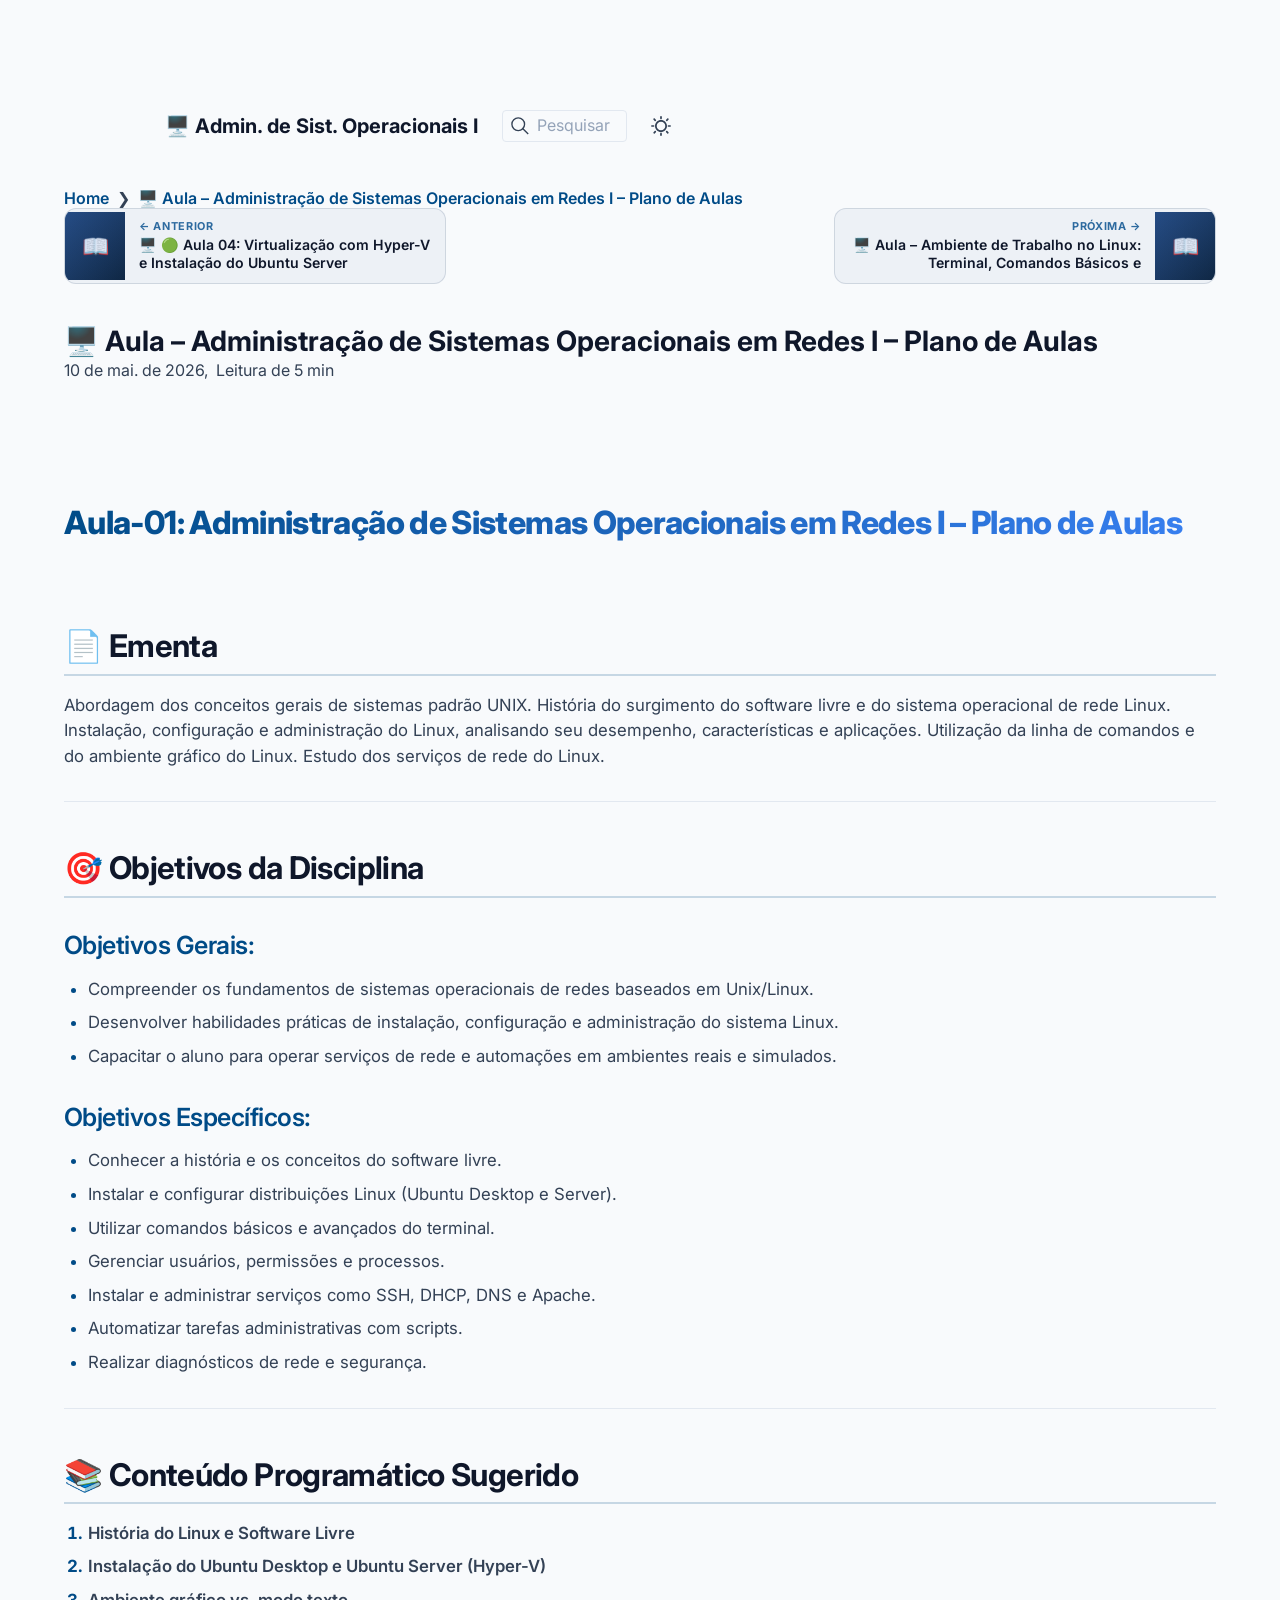
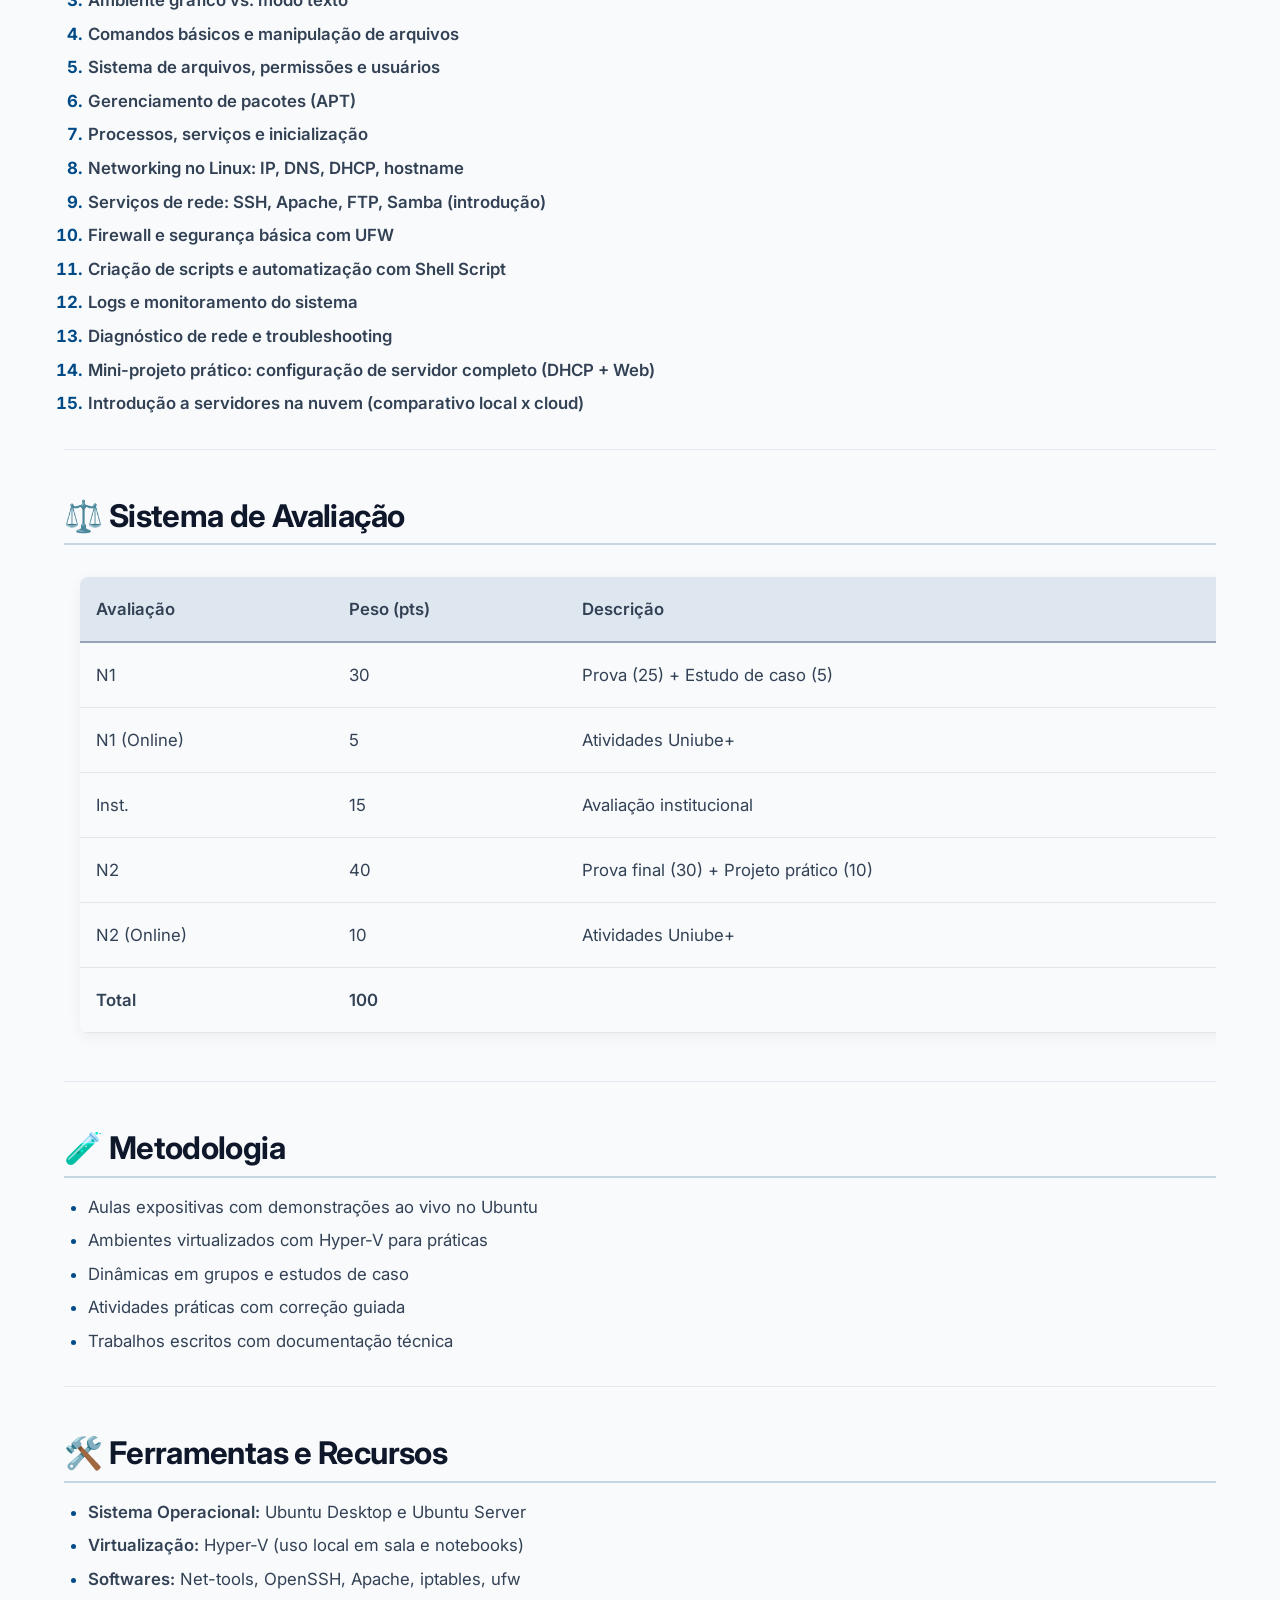
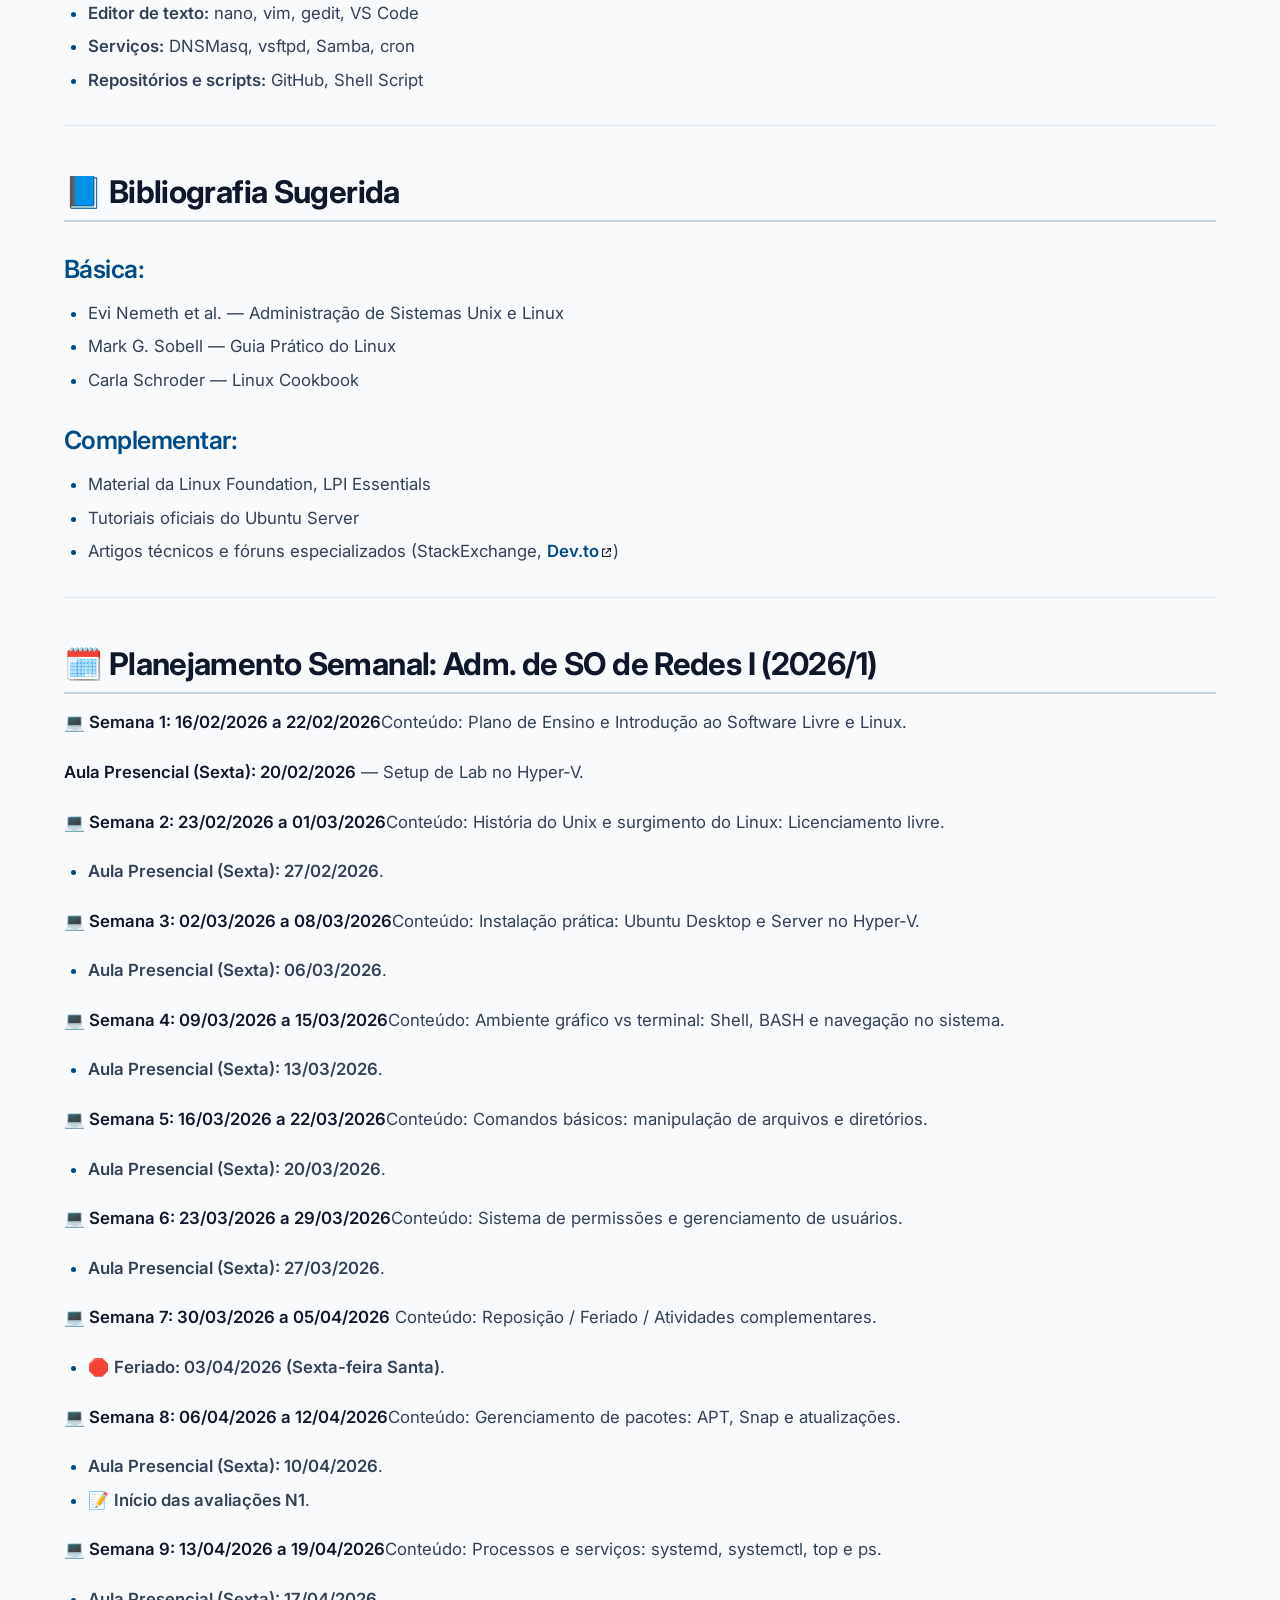
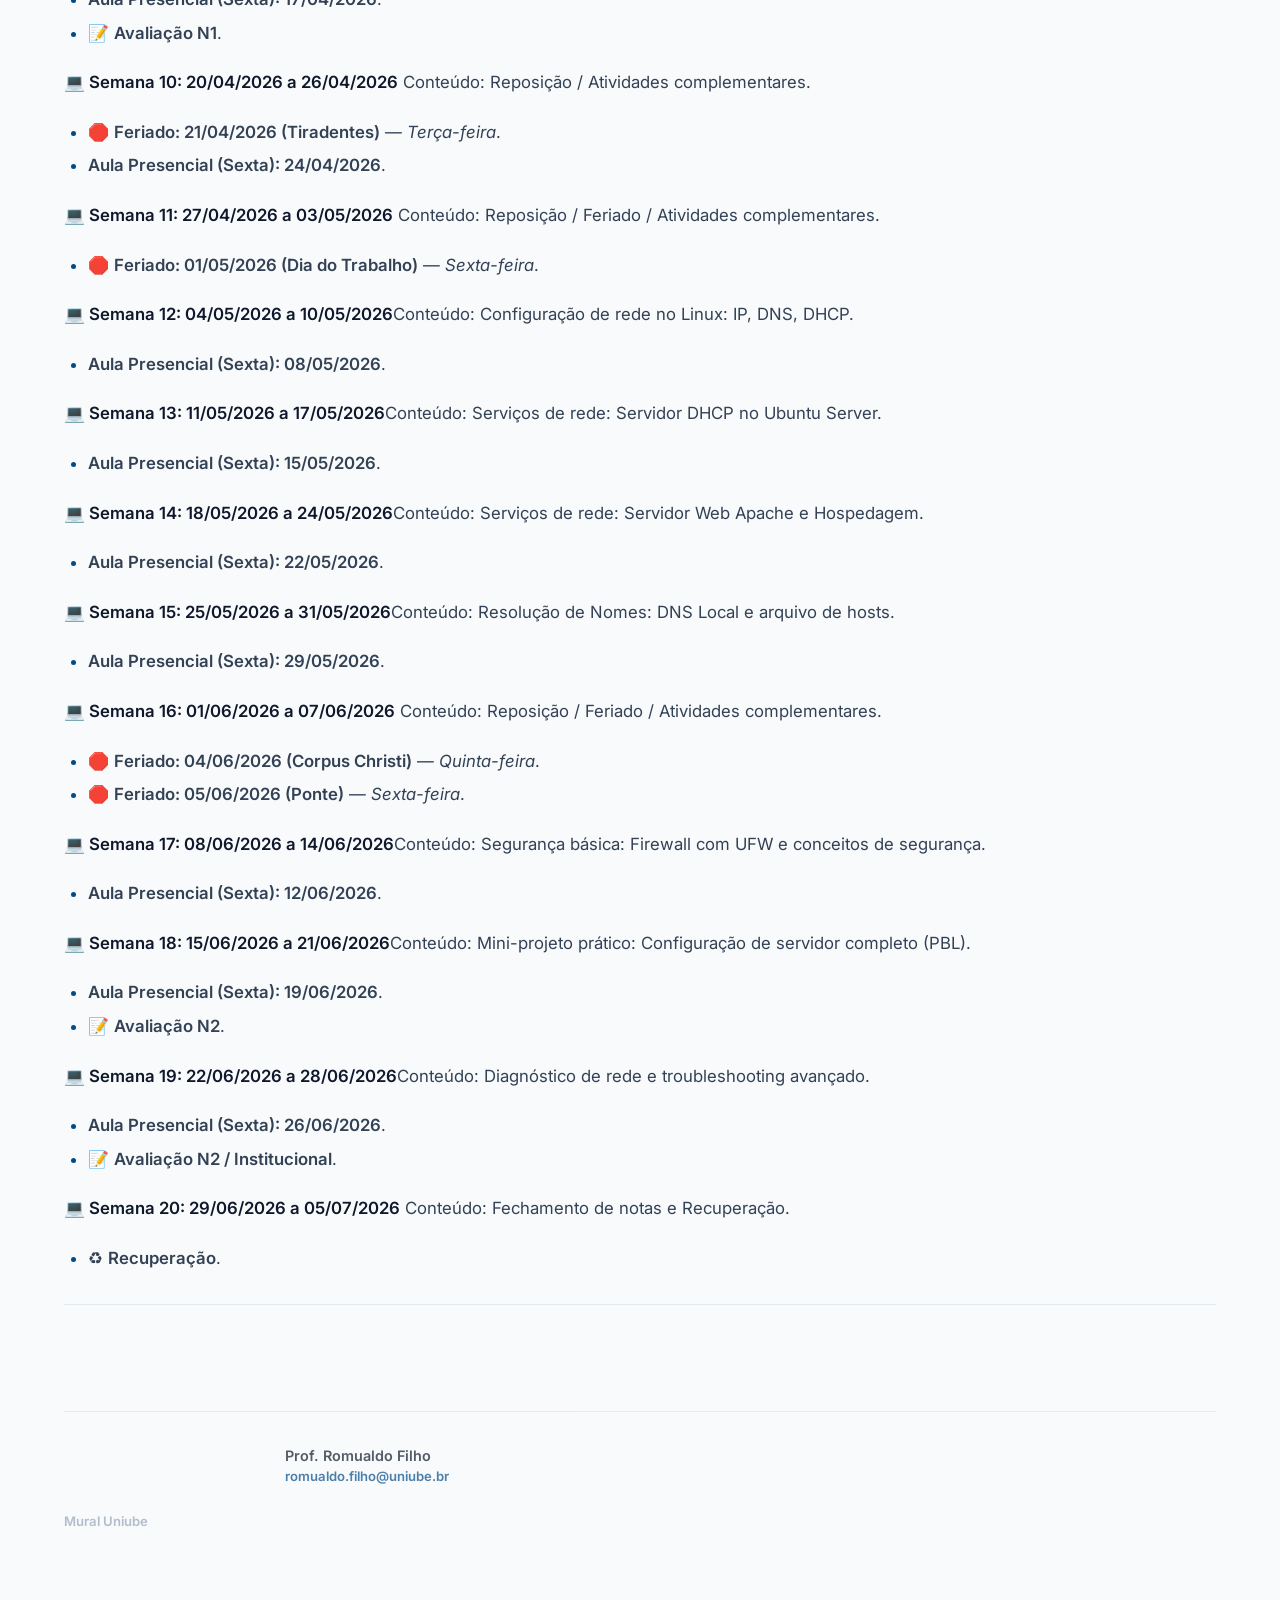
==== commit 84547c41: "feat(design): implement Netflix-style thumbnails in dashboard cards" ====
--- a/public/Aula-01---Introducao-e-Ementa.html
+++ b/public/Aula-01---Introducao-e-Ementa.html
@@ -115,7 +115,8 @@
   padding: 0 12px;
   font-size: 14px;
 }
-/*# sourceMappingURL=[data-uri] */</style><link href="https://cdn.jsdelivr.net/npm/katex@0.16.11/dist/katex.min.css" rel="stylesheet" type="text/css" data-persist="true"/><script src="./prescript.js" type="application/javascript" data-persist="true"></script><script type="application/javascript" data-persist="true">const fetchData = fetch("./static/contentIndex.json").then(data => data.json())</script><link rel="alternate" type="application/rss+xml" title="RSS Feed" href="https://rofilho.github.io/admin-so1/index.xml"/><meta property="og:image:width" content="1200"/><meta property="og:image:height" content="630"/><meta property="og:image" content="https://rofilho.github.io/admin-so1/Aula-01---Introducao-e-Ementa-og-image.webp"/><meta property="og:image:url" content="https://rofilho.github.io/admin-so1/Aula-01---Introducao-e-Ementa-og-image.webp"/><meta name="twitter:image" content="https://rofilho.github.io/admin-so1/Aula-01---Introducao-e-Ementa-og-image.webp"/><meta property="og:image:type" content="image/.webp"/></head><body data-slug="Aula-01---Introducao-e-Ementa"><div id="quartz-root" class="page"><div id="quartz-body"><div class="left sidebar"></div><div class="center"><div class="page-header"><header><h2 class="page-title"><a href="." class="page-title__link"><img src="https://uniube.br/img/landing/logo_azul.svg" alt="Uniube" class="page-title__logo page-title__logo--light"/><img src="https://uniube.br/img/landing/logo_branca.svg" alt="Uniube" class="page-title__logo page-title__logo--dark"/><span class="page-title__text">🖥️ Admin. de Sist. Operacionais I</span></a></h2><div class="search"><button class="search-button"><svg role="img" xmlns="http://www.w3.org/2000/svg" viewBox="0 0 19.9 19.7"><title>Search</title><g class="search-path" fill="none"><path stroke-linecap="square" d="M18.5 18.3l-5.4-5.4"></path><circle cx="8" cy="8" r="7"></circle></g></svg><p>Pesquisar</p></button><div class="search-container"><div class="search-space"><input autocomplete="off" class="search-bar" name="search" type="text" aria-label="Pesquisar por algo" placeholder="Pesquisar por algo"/><div class="search-layout" data-preview="true"></div></div></div></div><button class="darkmode"><svg xmlns="http://www.w3.org/2000/svg" xmlns:xlink="http://www.w3.org/1999/xlink" version="1.1" class="dayIcon" x="0px" y="0px" viewBox="0 0 35 35" style="enable-background:new 0 0 35 35" xml:space="preserve" aria-label="Tema escuro"><title>Tema escuro</title><path d="M6,17.5C6,16.672,5.328,16,4.5,16h-3C0.672,16,0,16.672,0,17.5    S0.672,19,1.5,19h3C5.328,19,6,18.328,6,17.5z M7.5,26c-0.414,0-0.789,0.168-1.061,0.439l-2,2C4.168,28.711,4,29.086,4,29.5    C4,30.328,4.671,31,5.5,31c0.414,0,0.789-0.168,1.06-0.44l2-2C8.832,28.289,9,27.914,9,27.5C9,26.672,8.329,26,7.5,26z M17.5,6    C18.329,6,19,5.328,19,4.5v-3C19,0.672,18.329,0,17.5,0S16,0.672,16,1.5v3C16,5.328,16.671,6,17.5,6z M27.5,9    c0.414,0,0.789-0.168,1.06-0.439l2-2C30.832,6.289,31,5.914,31,5.5C31,4.672,30.329,4,29.5,4c-0.414,0-0.789,0.168-1.061,0.44    l-2,2C26.168,6.711,26,7.086,26,7.5C26,8.328,26.671,9,27.5,9z M6.439,8.561C6.711,8.832,7.086,9,7.5,9C8.328,9,9,8.328,9,7.5    c0-0.414-0.168-0.789-0.439-1.061l-2-2C6.289,4.168,5.914,4,5.5,4C4.672,4,4,4.672,4,5.5c0,0.414,0.168,0.789,0.439,1.06    L6.439,8.561z M33.5,16h-3c-0.828,0-1.5,0.672-1.5,1.5s0.672,1.5,1.5,1.5h3c0.828,0,1.5-0.672,1.5-1.5S34.328,16,33.5,16z     M28.561,26.439C28.289,26.168,27.914,26,27.5,26c-0.828,0-1.5,0.672-1.5,1.5c0,0.414,0.168,0.789,0.439,1.06l2,2    C28.711,30.832,29.086,31,29.5,31c0.828,0,1.5-0.672,1.5-1.5c0-0.414-0.168-0.789-0.439-1.061L28.561,26.439z M17.5,29    c-0.829,0-1.5,0.672-1.5,1.5v3c0,0.828,0.671,1.5,1.5,1.5s1.5-0.672,1.5-1.5v-3C19,29.672,18.329,29,17.5,29z M17.5,7    C11.71,7,7,11.71,7,17.5S11.71,28,17.5,28S28,23.29,28,17.5S23.29,7,17.5,7z M17.5,25c-4.136,0-7.5-3.364-7.5-7.5    c0-4.136,3.364-7.5,7.5-7.5c4.136,0,7.5,3.364,7.5,7.5C25,21.636,21.636,25,17.5,25z"></path></svg><svg xmlns="http://www.w3.org/2000/svg" xmlns:xlink="http://www.w3.org/1999/xlink" version="1.1" class="nightIcon" x="0px" y="0px" viewBox="0 0 100 100" style="enable-background:new 0 0 100 100" xml:space="preserve" aria-label="Tema claro"><title>Tema claro</title><path d="M96.76,66.458c-0.853-0.852-2.15-1.064-3.23-0.534c-6.063,2.991-12.858,4.571-19.655,4.571  C62.022,70.495,50.88,65.88,42.5,57.5C29.043,44.043,25.658,23.536,34.076,6.47c0.532-1.08,0.318-2.379-0.534-3.23  c-0.851-0.852-2.15-1.064-3.23-0.534c-4.918,2.427-9.375,5.619-13.246,9.491c-9.447,9.447-14.65,22.008-14.65,35.369  c0,13.36,5.203,25.921,14.65,35.368s22.008,14.65,35.368,14.65c13.361,0,25.921-5.203,35.369-14.65  c3.872-3.871,7.064-8.328,9.491-13.246C97.826,68.608,97.611,67.309,96.76,66.458z"></path></svg></button></header><div class="popover-hint"><nav class="breadcrumb-container" aria-label="breadcrumbs"><div class="breadcrumb-element"><a href="./">Home</a><p> ❯ </p></div><div class="breadcrumb-element"><a href>🖥️ Aula  – Administração de Sistemas Operacionais em Redes I – Plano de Aulas</a></div></nav><nav class="lesson-nav" aria-label="Navegação entre aulas"><div class="lesson-nav__slot"><a href="/Aula-04---Virtualizacao-e-Hyper-V-com-Ubuntu-Server" class="nav-pill nav-pill--prev" data-spa="true"><div class="nav-pill__icon">📖</div><div class="nav-pill__body"><span class="nav-pill__label">← Anterior</span><span class="nav-pill__title">🖥️ 🟢 Aula 04: Virtualização com Hyper-V e Instalação do Ubuntu Server</span></div></a></div><div class="lesson-nav__slot lesson-nav__slot--right"><a href="/Aula-03---Ambiente-de-Trabalho-no-Linux" class="nav-pill nav-pill--next" data-spa="true"><div class="nav-pill__icon">📖</div><div class="nav-pill__body"><span class="nav-pill__label">Próxima →</span><span class="nav-pill__title">🖥️ Aula  – Ambiente de Trabalho no Linux: Terminal, Comandos Básicos e Permissões</span></div></a></div></nav><h1 class="article-title">🖥️ Aula  – Administração de Sistemas Operacionais em Redes I – Plano de Aulas</h1><p show-comma="true" class="content-meta"><time datetime="2026-04-19T16:40:15.000Z">19 de abr. de 2026</time><span>Leitura de 5 min</span></p></div></div><article class="popover-hint"><h1 id="aula-01-administração-de-sistemas-operacionais-em-redes-i--plano-de-aulas">Aula-01: Administração de Sistemas Operacionais em Redes I – Plano de Aulas<a role="anchor" aria-hidden="true" tabindex="-1" data-no-popover="true" href="#aula-01-administração-de-sistemas-operacionais-em-redes-i--plano-de-aulas" class="internal"><svg width="18" height="18" viewBox="0 0 24 24" fill="none" stroke="currentColor" stroke-width="2" stroke-linecap="round" stroke-linejoin="round"><path d="M10 13a5 5 0 0 0 7.54.54l3-3a5 5 0 0 0-7.07-7.07l-1.72 1.71"></path><path d="M14 11a5 5 0 0 0-7.54-.54l-3 3a5 5 0 0 0 7.07 7.07l1.71-1.71"></path></svg></a></h1>
+/*# sourceMappingURL=[data-uri] */</style><link href="https://cdn.jsdelivr.net/npm/katex@0.16.11/dist/katex.min.css" rel="stylesheet" type="text/css" data-persist="true"/><script src="./prescript.js" type="application/javascript" data-persist="true"></script><script type="application/javascript" data-persist="true">const fetchData = fetch("./static/contentIndex.json").then(data => data.json())</script><link rel="alternate" type="application/rss+xml" title="RSS Feed" href="https://rofilho.github.io/admin-so1/index.xml"/><meta property="og:image:width" content="1200"/><meta property="og:image:height" content="630"/><meta property="og:image" content="https://rofilho.github.io/admin-so1/Aula-01---Introducao-e-Ementa-og-image.webp"/><meta property="og:image:url" content="https://rofilho.github.io/admin-so1/Aula-01---Introducao-e-Ementa-og-image.webp"/><meta name="twitter:image" content="https://rofilho.github.io/admin-so1/Aula-01---Introducao-e-Ementa-og-image.webp"/><meta property="og:image:type" content="image/.webp"/></head><body data-slug="Aula-01---Introducao-e-Ementa"><div id="quartz-root" class="page"><div id="quartz-body"><div class="left sidebar"></div><div class="center"><div class="page-header"><header><h2 class="page-title"><a href="." class="page-title__link"><img src="https://uniube.br/img/landing/logo_azul.svg" alt="Uniube" class="page-title__logo page-title__logo--light"/><img src="https://uniube.br/img/landing/logo_branca.svg" alt="Uniube" class="page-title__logo page-title__logo--dark"/><span class="page-title__text">🖥️ Admin. de Sist. Operacionais I</span></a></h2><div class="search"><button class="search-button"><svg role="img" xmlns="http://www.w3.org/2000/svg" viewBox="0 0 19.9 19.7"><title>Search</title><g class="search-path" fill="none"><path stroke-linecap="square" d="M18.5 18.3l-5.4-5.4"></path><circle cx="8" cy="8" r="7"></circle></g></svg><p>Pesquisar</p></button><div class="search-container"><div class="search-space"><input autocomplete="off" class="search-bar" name="search" type="text" aria-label="Pesquisar por algo" placeholder="Pesquisar por algo"/><div class="search-layout" data-preview="true"></div></div></div></div><button class="darkmode"><svg xmlns="http://www.w3.org/2000/svg" xmlns:xlink="http://www.w3.org/1999/xlink" version="1.1" class="dayIcon" x="0px" y="0px" viewBox="0 0 35 35" style="enable-background:new 0 0 35 35" xml:space="preserve" aria-label="Tema escuro"><title>Tema escuro</title><path d="M6,17.5C6,16.672,5.328,16,4.5,16h-3C0.672,16,0,16.672,0,17.5    S0.672,19,1.5,19h3C5.328,19,6,18.328,6,17.5z M7.5,26c-0.414,0-0.789,0.168-1.061,0.439l-2,2C4.168,28.711,4,29.086,4,29.5    C4,30.328,4.671,31,5.5,31c0.414,0,0.789-0.168,1.06-0.44l2-2C8.832,28.289,9,27.914,9,27.5C9,26.672,8.329,26,7.5,26z M17.5,6    C18.329,6,19,5.328,19,4.5v-3C19,0.672,18.329,0,17.5,0S16,0.672,16,1.5v3C16,5.328,16.671,6,17.5,6z M27.5,9    c0.414,0,0.789-0.168,1.06-0.439l2-2C30.832,6.289,31,5.914,31,5.5C31,4.672,30.329,4,29.5,4c-0.414,0-0.789,0.168-1.061,0.44    l-2,2C26.168,6.711,26,7.086,26,7.5C26,8.328,26.671,9,27.5,9z M6.439,8.561C6.711,8.832,7.086,9,7.5,9C8.328,9,9,8.328,9,7.5    c0-0.414-0.168-0.789-0.439-1.061l-2-2C6.289,4.168,5.914,4,5.5,4C4.672,4,4,4.672,4,5.5c0,0.414,0.168,0.789,0.439,1.06    L6.439,8.561z M33.5,16h-3c-0.828,0-1.5,0.672-1.5,1.5s0.672,1.5,1.5,1.5h3c0.828,0,1.5-0.672,1.5-1.5S34.328,16,33.5,16z     M28.561,26.439C28.289,26.168,27.914,26,27.5,26c-0.828,0-1.5,0.672-1.5,1.5c0,0.414,0.168,0.789,0.439,1.06l2,2    C28.711,30.832,29.086,31,29.5,31c0.828,0,1.5-0.672,1.5-1.5c0-0.414-0.168-0.789-0.439-1.061L28.561,26.439z M17.5,29    c-0.829,0-1.5,0.672-1.5,1.5v3c0,0.828,0.671,1.5,1.5,1.5s1.5-0.672,1.5-1.5v-3C19,29.672,18.329,29,17.5,29z M17.5,7    C11.71,7,7,11.71,7,17.5S11.71,28,17.5,28S28,23.29,28,17.5S23.29,7,17.5,7z M17.5,25c-4.136,0-7.5-3.364-7.5-7.5    c0-4.136,3.364-7.5,7.5-7.5c4.136,0,7.5,3.364,7.5,7.5C25,21.636,21.636,25,17.5,25z"></path></svg><svg xmlns="http://www.w3.org/2000/svg" xmlns:xlink="http://www.w3.org/1999/xlink" version="1.1" class="nightIcon" x="0px" y="0px" viewBox="0 0 100 100" style="enable-background:new 0 0 100 100" xml:space="preserve" aria-label="Tema claro"><title>Tema claro</title><path d="M96.76,66.458c-0.853-0.852-2.15-1.064-3.23-0.534c-6.063,2.991-12.858,4.571-19.655,4.571  C62.022,70.495,50.88,65.88,42.5,57.5C29.043,44.043,25.658,23.536,34.076,6.47c0.532-1.08,0.318-2.379-0.534-3.23  c-0.851-0.852-2.15-1.064-3.23-0.534c-4.918,2.427-9.375,5.619-13.246,9.491c-9.447,9.447-14.65,22.008-14.65,35.369  c0,13.36,5.203,25.921,14.65,35.368s22.008,14.65,35.368,14.65c13.361,0,25.921-5.203,35.369-14.65  c3.872-3.871,7.064-8.328,9.491-13.246C97.826,68.608,97.611,67.309,96.76,66.458z"></path></svg></button></header><div class="popover-hint"><nav class="breadcrumb-container" aria-label="breadcrumbs"><div class="breadcrumb-element"><a href="./">Home</a><p> ❯ </p></div><div class="breadcrumb-element"><a href>🖥️ Aula  – Administração de Sistemas Operacionais em Redes I – Plano de Aulas</a></div></nav><nav class="lesson-nav" aria-label="Navegação entre aulas"><div class="lesson-nav__slot"><a href="/Aula-04---Virtualizacao-e-Hyper-V-com-Ubuntu-Server" class="nav-pill nav-pill--prev" data-spa="true"><div class="nav-pill__icon">📖</div><div class="nav-pill__body"><span class="nav-pill__label">← Anterior</span><span class="nav-pill__title">🖥️ 🟢 Aula 04: Virtualização com Hyper-V e Instalação do Ubuntu Server</span></div></a></div><div class="lesson-nav__slot lesson-nav__slot--right"><a href="/Aula-03---Ambiente-de-Trabalho-no-Linux" class="nav-pill nav-pill--next" data-spa="true"><div class="nav-pill__icon">📖</div><div class="nav-pill__body"><span class="nav-pill__label">Próxima →</span><span class="nav-pill__title">🖥️ Aula  – Ambiente de Trabalho no Linux: Terminal, Comandos Básicos e Permissões</span></div></a></div></nav><h1 class="article-title">🖥️ Aula  – Administração de Sistemas Operacionais em Redes I – Plano de Aulas</h1><p show-comma="true" class="content-meta"><time datetime="2026-05-10T13:13:25.000Z">10 de mai. de 2026</time><span>Leitura de 5 min</span></p></div></div><article class="popover-hint"><p><img src="./assets/capa_aula01.png" alt="Capa"/></p>
+<h1 id="aula-01-administração-de-sistemas-operacionais-em-redes-i--plano-de-aulas">Aula-01: Administração de Sistemas Operacionais em Redes I – Plano de Aulas<a role="anchor" aria-hidden="true" tabindex="-1" data-no-popover="true" href="#aula-01-administração-de-sistemas-operacionais-em-redes-i--plano-de-aulas" class="internal"><svg width="18" height="18" viewBox="0 0 24 24" fill="none" stroke="currentColor" stroke-width="2" stroke-linecap="round" stroke-linejoin="round"><path d="M10 13a5 5 0 0 0 7.54.54l3-3a5 5 0 0 0-7.07-7.07l-1.72 1.71"></path><path d="M14 11a5 5 0 0 0-7.54-.54l-3 3a5 5 0 0 0 7.07 7.07l1.71-1.71"></path></svg></a></h1>
 <h2 id="-ementa">📄 Ementa<a role="anchor" aria-hidden="true" tabindex="-1" data-no-popover="true" href="#-ementa" class="internal"><svg width="18" height="18" viewBox="0 0 24 24" fill="none" stroke="currentColor" stroke-width="2" stroke-linecap="round" stroke-linejoin="round"><path d="M10 13a5 5 0 0 0 7.54.54l3-3a5 5 0 0 0-7.07-7.07l-1.72 1.71"></path><path d="M14 11a5 5 0 0 0-7.54-.54l-3 3a5 5 0 0 0 7.07 7.07l1.71-1.71"></path></svg></a></h2>
 <p>Abordagem dos conceitos gerais de sistemas padrão UNIX. História do surgimento do software livre e do sistema operacional de rede Linux. Instalação, configuração e administração do Linux, analisando seu desempenho, características e aplicações. Utilização da linha de comandos e do ambiente gráfico do Linux. Estudo dos serviços de rede do Linux.</p>
 <hr/>
--- a/public/index.css
+++ b/public/index.css
@@ -1 +1 @@
-header{flex-direction:row;align-items:center;gap:1.5rem;margin:2rem 0;display:flex}header h1{flex:auto;margin:0}.clipboard-button{float:right;color:var(--gray);border-color:var(--dark);background-color:var(--light);opacity:0;border:1px solid;border-radius:5px;margin:.3rem;padding:.4rem;transition:all .2s;display:flex;position:absolute;right:0}.clipboard-button>svg{fill:var(--light);filter:contrast(.3)}.clipboard-button:hover{cursor:pointer;border-color:var(--secondary)}.clipboard-button:focus{outline:0}pre:hover>.clipboard-button{opacity:1;transition:all .2s}.page-title{font-family:var(--titleFont);margin:0}.page-title__link{color:inherit;align-items:center;gap:10px;display:flex;text-decoration:none!important}.page-title__logo{flex-shrink:0;width:auto;height:28px;display:none}:root:not([saved-theme=dark]) .page-title__logo--light,:root[saved-theme=dark] .page-title__logo--dark{display:block}.page-title__text{font-size:1.25rem;font-weight:700;line-height:1}.search{min-width:fit-content;max-width:14rem}@media (max-width:800px){.search{flex-grow:.3}}.search>.search-button{border:1px var(--lightgray) solid;font-family:inherit;font-size:inherit;height:2rem;text-align:inherit;cursor:pointer;white-space:nowrap;background-color:#0000;border-radius:4px;align-items:center;width:100%;padding:0 1rem 0 0;display:flex}.search>.search-button>p{color:var(--gray);text-wrap:unset;display:inline}.search>.search-button svg{cursor:pointer;width:18px;min-width:18px;margin:0 .5rem}.search>.search-button svg .search-path{stroke:var(--darkgray);stroke-width:1.5px;transition:stroke .5s}.search>.search-container{contain:layout;z-index:999;-webkit-backdrop-filter:blur(4px);backdrop-filter:blur(4px);width:100vw;height:100vh;display:none;position:fixed;top:0;left:0;overflow-y:auto}.search>.search-container.active{display:inline-block}.search>.search-container>.search-space{width:65%;margin-top:12vh;margin-left:auto;margin-right:auto}@media not (min-width:1200px){.search>.search-container>.search-space{width:90%}}.search>.search-container>.search-space>*{background:var(--light);border-radius:7px;width:100%;margin-bottom:2em;box-shadow:0 14px 50px #1b21301f,0 10px 30px #1b213029}.search>.search-container>.search-space>input{box-sizing:border-box;font-family:var(--bodyFont);color:var(--dark);border:1px solid var(--lightgray);padding:.5em 1em;font-size:1.1em}.search>.search-container>.search-space>input:focus{outline:none}.search>.search-container>.search-space>.search-layout{border:1px solid var(--lightgray);box-sizing:border-box;flex-direction:row;flex:0 0 100%;display:none}.search>.search-container>.search-space>.search-layout.display-results{display:flex}.search>.search-container>.search-space>.search-layout[data-preview]>.results-container{flex:0 0 min(30%,450px)}@media not (max-width:800px){.search>.search-container>.search-space>.search-layout[data-preview] .result-card>p.preview{display:none}.search>.search-container>.search-space>.search-layout[data-preview]>div:first-child{border-right:1px solid var(--lightgray);border-top-right-radius:unset;border-bottom-right-radius:unset}.search>.search-container>.search-space>.search-layout[data-preview]>div:last-child{border-top-left-radius:unset;border-bottom-left-radius:unset}}.search>.search-container>.search-space>.search-layout>div{border-radius:5px;height:63vh}@media (max-width:800px){.search>.search-container>.search-space>.search-layout{flex-direction:column}.search>.search-container>.search-space>.search-layout>.preview-container{display:none!important}.search>.search-container>.search-space>.search-layout[data-preview]>.results-container{flex:0 0 100%;width:100%;height:auto}}.search>.search-container>.search-space>.search-layout .highlight{background:color-mix(in srgb, var(--tertiary) 60%, #fff0);border-radius:5px;scroll-margin-top:2rem}.search>.search-container>.search-space>.search-layout>.preview-container{color:var(--dark);flex-grow:1;padding:0 2rem;font-family:inherit;font-weight:400;line-height:1.5em;display:block;overflow:hidden auto}.search>.search-container>.search-space>.search-layout>.preview-container .preview-inner{width:min(800px,100%);margin:0 auto}.search>.search-container>.search-space>.search-layout>.preview-container a[role=anchor]{background-color:#0000}.search>.search-container>.search-space>.search-layout>.results-container{overflow-y:auto}.search>.search-container>.search-space>.search-layout>.results-container .result-card{cursor:pointer;border-bottom:1px solid var(--lightgray);box-sizing:border-box;text-transform:none;text-align:left;width:100%;font-family:inherit;font-size:100%;line-height:1.15;font-weight:inherit;outline:none;margin:0;padding:1em;transition:background .2s;display:block;overflow:hidden}.search>.search-container>.search-space>.search-layout>.results-container .result-card:hover,.search>.search-container>.search-space>.search-layout>.results-container .result-card:focus,.search>.search-container>.search-space>.search-layout>.results-container .result-card.focus{background:var(--lightgray)}.search>.search-container>.search-space>.search-layout>.results-container .result-card>h3{margin:0}@media not (max-width:800px){.search>.search-container>.search-space>.search-layout>.results-container .result-card>p.card-description{display:none}}.search>.search-container>.search-space>.search-layout>.results-container .result-card>ul.tags{margin-top:.45rem;margin-bottom:0}.search>.search-container>.search-space>.search-layout>.results-container .result-card>ul>li>p{background-color:var(--highlight);color:var(--secondary);border-radius:8px;margin:0 .1rem;padding:.2rem .4rem;font-weight:700;line-height:1.4rem}.search>.search-container>.search-space>.search-layout>.results-container .result-card>ul>li>p.match-tag{color:var(--tertiary)}.search>.search-container>.search-space>.search-layout>.results-container .result-card>p{margin-bottom:0}.darkmode{cursor:pointer;width:20px;height:32px;text-align:inherit;background:0 0;border:none;flex-shrink:0;margin:0;padding:0;position:relative}.darkmode svg{width:20px;height:20px;fill:var(--darkgray);transition:opacity .1s;position:absolute;top:calc(50% - 10px)}:root[saved-theme=dark]{--lightningcss-light: ;--lightningcss-dark:initial;color-scheme:dark}:root[saved-theme=light]{--lightningcss-light:initial;--lightningcss-dark: ;color-scheme:light}:root[saved-theme=dark] .darkmode>.dayIcon{display:none}:root[saved-theme=dark] .darkmode>.nightIcon,:root .darkmode>.dayIcon{display:inline}:root .darkmode>.nightIcon{display:none}.breadcrumb-container{flex-flow:wrap;gap:.5rem;margin:.75rem 0 0;padding:0;display:flex}.breadcrumb-element p{margin:0 0 0 .5rem;padding:0;line-height:normal}.breadcrumb-element{flex-direction:row;justify-content:center;align-items:center;display:flex}.lesson-nav{gap:1rem;width:100%;margin:0 0 2.5rem;display:flex}.lesson-nav__slot{flex:1;display:flex}.lesson-nav__slot--right{justify-content:flex-end}.nav-pill{border:1px solid color-mix(in srgb, var(--gray) 35%, transparent);background:color-mix(in srgb, var(--lightgray) 50%, transparent);width:100%;max-width:380px;color:inherit;border-radius:12px;align-items:center;gap:0;transition:transform .2s,box-shadow .2s,border-color .2s;display:flex;overflow:hidden;text-decoration:none!important}.nav-pill:hover{border-color:var(--secondary);transform:translateY(-3px);box-shadow:0 8px 24px #0000001a;text-decoration:none!important}.nav-pill--next{flex-direction:row-reverse}.nav-pill__icon{background:linear-gradient(135deg,#1e3a5f 0%,#0f2744 100%);flex-shrink:0;justify-content:center;align-items:center;width:60px;min-height:68px;font-size:22px;display:flex;position:relative}.nav-pill__icon:after{content:"";background:linear-gradient(135deg,#3b82f640 0%,#0000 100%);position:absolute;inset:0}.nav-pill__body{flex-direction:column;flex:1;justify-content:center;min-width:0;padding:10px 14px;display:flex}.nav-pill--next .nav-pill__body{text-align:right}.nav-pill__label{text-transform:uppercase;letter-spacing:.06em;color:var(--tertiary);white-space:nowrap;margin-bottom:3px;font-size:.68rem;font-weight:700;display:block}.nav-pill__num{color:var(--gray);margin-bottom:2px;font-size:.7rem;display:block}.nav-pill__title{color:var(--dark);-webkit-line-clamp:2;-webkit-box-orient:vertical;font-size:.88rem;font-weight:600;line-height:1.3;display:-webkit-box;overflow:hidden}:root[saved-theme=dark] .nav-pill{background:color-mix(in srgb, var(--darkgray) 60%, transparent);border-color:#ffffff14}:root[saved-theme=dark] .nav-pill:hover{background:var(--darkgray)}:root[saved-theme=dark] .nav-pill__title{color:var(--light)}@media (max-width:640px){.lesson-nav{flex-direction:column;gap:.6rem}.lesson-nav__slot,.lesson-nav__slot--right{justify-content:stretch}.nav-pill,.nav-pill--next{text-align:left;flex-direction:row;max-width:100%}.nav-pill--next .nav-pill__body{text-align:left}}.article-title{margin:2rem 0 0}.content-meta{color:var(--darkgray);margin-top:0}.content-meta[show-comma=true]>:not(:last-child){margin-right:8px}.content-meta[show-comma=true]>:not(:last-child):after{content:","}.tags{flex-wrap:wrap;gap:.4rem;margin:1rem 0;padding-left:0;list-style:none;display:flex}.section-li>.section>.tags{justify-content:flex-end}.tags>li{white-space:nowrap;overflow-wrap:normal;margin:0;display:inline-block}a.internal.tag-link{background-color:var(--highlight);border-radius:8px;margin:0 .1rem;padding:.2rem .4rem}footer{text-align:left;opacity:.7;margin-bottom:4rem}footer ul{flex-direction:row;gap:1rem;margin:-1rem 0 0;padding:0;list-style:none;display:flex}.footer__logo--light,.footer__logo--dark{flex-shrink:0;width:auto;height:28px;display:none}:root:not([saved-theme=dark]) .footer__logo--light,:root[saved-theme=dark] .footer__logo--dark{display:block}.footer{border-top:1px solid color-mix(in srgb, var(--gray) 25%, transparent);margin-top:4rem;padding:1.5rem 0}.footer__brand{align-items:center;gap:14px;margin-bottom:.75rem;display:flex}.footer__info{flex-direction:column;line-height:1.4;display:flex}.footer__name{color:var(--dark);font-size:.9rem;font-weight:600}:root[saved-theme=dark] .footer__name{color:var(--light)}.footer__email{color:var(--secondary);font-size:.82rem;text-decoration:none}.footer__email:hover{text-decoration:underline}.footer__links{gap:1.25rem;margin:0;padding:0;list-style:none;display:flex}.footer__links a{color:var(--gray);font-size:.82rem;text-decoration:none;transition:color .2s}.footer__links a:hover{color:var(--secondary)}ul.section-ul{margin-top:2em;padding-left:0;list-style:none}li.section-li{margin-bottom:1em}li.section-li>.section{grid-template-columns:fit-content(8em) 3fr 1fr;display:grid}@media (max-width:800px){li.section-li>.section>.tags{display:none}}li.section-li>.section>.desc>h3>a{background-color:#0000}li.section-li>.section .meta{opacity:.6;margin:0 1em 0 0}.popover .section{grid-template-columns:fit-content(8em) 1fr!important}.popover .section>.tags{display:none}.section h3,.section>.tags{margin:0}@keyframes dropin{0%{opacity:0;visibility:hidden}1%{opacity:0}to{opacity:1;visibility:visible}}.popover{z-index:999;will-change:transform;padding:1rem;position:fixed;top:0;left:0;overflow:visible}.popover>.popover-inner{width:30rem;max-height:20rem;font-weight:initial;font-style:initial;line-height:normal;font-size:initial;font-family:var(--bodyFont);border:1px solid var(--lightgray);background-color:var(--light);overscroll-behavior:contain;white-space:normal;-webkit-user-select:none;user-select:none;cursor:default;border-radius:5px;padding:0 1rem 1rem;position:relative;overflow:auto;box-shadow:6px 6px 36px #00000040}.popover>.popover-inner[data-content-type][data-content-type*=pdf],.popover>.popover-inner[data-content-type][data-content-type*=image]{max-height:100%;padding:0}.popover>.popover-inner[data-content-type][data-content-type*=image] img{border-radius:0;margin:0;display:block}.popover>.popover-inner[data-content-type][data-content-type*=pdf] iframe{width:100%}.popover h1{font-size:1.5rem}.popover{visibility:hidden;opacity:0;transition:opacity .3s,visibility .3s}@media (max-width:800px){.popover{display:none!important}}.active-popover,.popover:hover{animation:.3s .2s forwards dropin}code[data-theme*=\ ]{color:var(--shiki-light);background-color:var(--shiki-light-bg)}code[data-theme*=\ ] span{color:var(--shiki-light)}[saved-theme=dark] code[data-theme*=\ ]{color:var(--shiki-dark);background-color:var(--shiki-dark-bg)}[saved-theme=dark] code[data-theme*=\ ] span{color:var(--shiki-dark)}.callout{border:1px solid var(--border);background-color:var(--bg);box-sizing:border-box;border-radius:5px;padding:0 1rem;overflow-y:hidden}.callout>.callout-content{transition:grid-template-rows .1s cubic-bezier(.02,.01,.47,1);display:grid;overflow:hidden}.callout>.callout-content>:first-child{margin-top:0}.callout{--callout-icon-note:url("data:image/svg+xml; utf8, <svg xmlns=\"http://www.w3.org/2000/svg\" width=\"100%\" height=\"100%\" viewBox=\"0 0 24 24\" fill=\"none\" stroke=\"currentColor\" stroke-width=\"2\" stroke-linecap=\"round\" stroke-linejoin=\"round\"><line x1=\"18\" y1=\"2\" x2=\"22\" y2=\"6\"></line><path d=\"M7.5 20.5 19 9l-4-4L3.5 16.5 2 22z\"></path></svg>");--callout-icon-abstract:url("data:image/svg+xml; utf8, <svg xmlns=\"http://www.w3.org/2000/svg\" width=\"100%\" height=\"100%\" viewBox=\"0 0 24 24\" fill=\"none\" stroke=\"currentColor\" stroke-width=\"2\" stroke-linecap=\"round\" stroke-linejoin=\"round\"><rect x=\"8\" y=\"2\" width=\"8\" height=\"4\" rx=\"1\" ry=\"1\"></rect><path d=\"M16 4h2a2 2 0 0 1 2 2v14a2 2 0 0 1-2 2H6a2 2 0 0 1-2-2V6a2 2 0 0 1 2-2h2\"></path><path d=\"M12 11h4\"></path><path d=\"M12 16h4\"></path><path d=\"M8 11h.01\"></path><path d=\"M8 16h.01\"></path></svg>");--callout-icon-info:url("data:image/svg+xml; utf8, <svg xmlns=\"http://www.w3.org/2000/svg\" width=\"100%\" height=\"100%\" viewBox=\"0 0 24 24\" fill=\"none\" stroke=\"currentColor\" stroke-width=\"2\" stroke-linecap=\"round\" stroke-linejoin=\"round\"><circle cx=\"12\" cy=\"12\" r=\"10\"></circle><line x1=\"12\" y1=\"16\" x2=\"12\" y2=\"12\"></line><line x1=\"12\" y1=\"8\" x2=\"12.01\" y2=\"8\"></line></svg>");--callout-icon-todo:url("data:image/svg+xml; utf8, <svg xmlns=\"http://www.w3.org/2000/svg\" width=\"100%\" height=\"100%\" viewBox=\"0 0 24 24\" fill=\"none\" stroke=\"currentColor\" stroke-width=\"2\" stroke-linecap=\"round\" stroke-linejoin=\"round\"><path d=\"M12 22c5.523 0 10-4.477 10-10S17.523 2 12 2 2 6.477 2 12s4.477 10 10 10z\"></path><path d=\"m9 12 2 2 4-4\"></path></svg>");--callout-icon-tip:url("data:image/svg+xml; utf8,<svg xmlns=\"http://www.w3.org/2000/svg\" width=\"100%\" height=\"100%\" viewBox=\"0 0 24 24\" fill=\"none\" stroke=\"currentColor\" stroke-width=\"2\" stroke-linecap=\"round\" stroke-linejoin=\"round\"><path d=\"M8.5 14.5A2.5 2.5 0 0 0 11 12c0-1.38-.5-2-1-3-1.072-2.143-.224-4.054 2-6 .5 2.5 2 4.9 4 6.5 2 1.6 3 3.5 3 5.5a7 7 0 1 1-14 0c0-1.153.433-2.294 1-3a2.5 2.5 0 0 0 2.5 2.5z\"></path></svg> ");--callout-icon-success:url("data:image/svg+xml; utf8,<svg xmlns=\"http://www.w3.org/2000/svg\" width=\"100%\" height=\"100%\" viewBox=\"0 0 24 24\" fill=\"none\" stroke=\"currentColor\" stroke-width=\"2\" stroke-linecap=\"round\" stroke-linejoin=\"round\"><polyline points=\"20 6 9 17 4 12\"></polyline></svg> ");--callout-icon-question:url("data:image/svg+xml; utf8,<svg xmlns=\"http://www.w3.org/2000/svg\" width=\"100%\" height=\"100%\" viewBox=\"0 0 24 24\" fill=\"none\" stroke=\"currentColor\" stroke-width=\"2\" stroke-linecap=\"round\" stroke-linejoin=\"round\"><circle cx=\"12\" cy=\"12\" r=\"10\"></circle><path d=\"M9.09 9a3 3 0 0 1 5.83 1c0 2-3 3-3 3\"></path><line x1=\"12\" y1=\"17\" x2=\"12.01\" y2=\"17\"></line></svg> ");--callout-icon-warning:url("data:image/svg+xml; utf8, <svg xmlns=\"http://www.w3.org/2000/svg\" width=\"100%\" height=\"100%\" viewBox=\"0 0 24 24\" fill=\"none\" stroke=\"currentColor\" stroke-width=\"2\" stroke-linecap=\"round\" stroke-linejoin=\"round\"><path d=\"m21.73 18-8-14a2 2 0 0 0-3.48 0l-8 14A2 2 0 0 0 4 21h16a2 2 0 0 0 1.73-3Z\"></path><line x1=\"12\" y1=\"9\" x2=\"12\" y2=\"13\"></line><line x1=\"12\" y1=\"17\" x2=\"12.01\" y2=\"17\"></line></svg>");--callout-icon-failure:url("data:image/svg+xml; utf8,<svg xmlns=\"http://www.w3.org/2000/svg\" width=\"100%\" height=\"100%\" viewBox=\"0 0 24 24\" fill=\"none\" stroke=\"currentColor\" stroke-width=\"2\" stroke-linecap=\"round\" stroke-linejoin=\"round\"><line x1=\"18\" y1=\"6\" x2=\"6\" y2=\"18\"></line><line x1=\"6\" y1=\"6\" x2=\"18\" y2=\"18\"></line></svg> ");--callout-icon-danger:url("data:image/svg+xml; utf8,<svg xmlns=\"http://www.w3.org/2000/svg\" width=\"100%\" height=\"100%\" viewBox=\"0 0 24 24\" fill=\"none\" stroke=\"currentColor\" stroke-width=\"2\" stroke-linecap=\"round\" stroke-linejoin=\"round\"><polygon points=\"13 2 3 14 12 14 11 22 21 10 12 10 13 2\"></polygon></svg> ");--callout-icon-bug:url("data:image/svg+xml; utf8, <svg xmlns=\"http://www.w3.org/2000/svg\" width=\"100%\" height=\"100%\" viewBox=\"0 0 24 24\" fill=\"none\" stroke=\"currentColor\" stroke-width=\"2\" stroke-linecap=\"round\" stroke-linejoin=\"round\"><rect width=\"8\" height=\"14\" x=\"8\" y=\"6\" rx=\"4\"></rect><path d=\"m19 7-3 2\"></path><path d=\"m5 7 3 2\"></path><path d=\"m19 19-3-2\"></path><path d=\"m5 19 3-2\"></path><path d=\"M20 13h-4\"></path><path d=\"M4 13h4\"></path><path d=\"m10 4 1 2\"></path><path d=\"m14 4-1 2\"></path></svg>");--callout-icon-example:url("data:image/svg+xml; utf8,<svg xmlns=\"http://www.w3.org/2000/svg\" width=\"100%\" height=\"100%\" viewBox=\"0 0 24 24\" fill=\"none\" stroke=\"currentColor\" stroke-width=\"2\" stroke-linecap=\"round\" stroke-linejoin=\"round\"><line x1=\"8\" y1=\"6\" x2=\"21\" y2=\"6\"></line><line x1=\"8\" y1=\"12\" x2=\"21\" y2=\"12\"></line><line x1=\"8\" y1=\"18\" x2=\"21\" y2=\"18\"></line><line x1=\"3\" y1=\"6\" x2=\"3.01\" y2=\"6\"></line><line x1=\"3\" y1=\"12\" x2=\"3.01\" y2=\"12\"></line><line x1=\"3\" y1=\"18\" x2=\"3.01\" y2=\"18\"></line></svg> ");--callout-icon-quote:url("data:image/svg+xml; utf8, <svg xmlns=\"http://www.w3.org/2000/svg\" width=\"100%\" height=\"100%\" viewBox=\"0 0 24 24\" fill=\"none\" stroke=\"currentColor\" stroke-width=\"2\" stroke-linecap=\"round\" stroke-linejoin=\"round\"><path d=\"M3 21c3 0 7-1 7-8V5c0-1.25-.756-2.017-2-2H4c-1.25 0-2 .75-2 1.972V11c0 1.25.75 2 2 2 1 0 1 0 1 1v1c0 1-1 2-2 2s-1 .008-1 1.031V20c0 1 0 1 1 1z\"></path><path d=\"M15 21c3 0 7-1 7-8V5c0-1.25-.757-2.017-2-2h-4c-1.25 0-2 .75-2 1.972V11c0 1.25.75 2 2 2h.75c0 2.25.25 4-2.75 4v3c0 1 0 1 1 1z\"></path></svg>");--callout-icon-fold:url("data:image/svg+xml,%3Csvg xmlns=\"http://www.w3.org/2000/svg\" width=\"24\" height=\"24\" viewBox=\"0 0 24 24\" fill=\"none\" stroke=\"currentColor\" stroke-width=\"2\" stroke-linecap=\"round\" stroke-linejoin=\"round\"%3E%3Cpolyline points=\"6 9 12 15 18 9\"%3E%3C/polyline%3E%3C/svg%3E")}.callout[data-callout]{--color:#448aff;--border:#448aff44;--bg:#448aff10;--callout-icon:var(--callout-icon-note)}.callout[data-callout=abstract]{--color:#00b0ff;--border:#00b0ff44;--bg:#00b0ff10;--callout-icon:var(--callout-icon-abstract)}.callout[data-callout=info],.callout[data-callout=todo]{--color:#00b8d4;--border:#00b8d444;--bg:#00b8d410;--callout-icon:var(--callout-icon-info)}.callout[data-callout=todo]{--callout-icon:var(--callout-icon-todo)}.callout[data-callout=tip]{--color:#00bfa5;--border:#00bfa544;--bg:#00bfa510;--callout-icon:var(--callout-icon-tip)}.callout[data-callout=success]{--color:#09ad7a;--border:#09ad7144;--bg:#09ad7110;--callout-icon:var(--callout-icon-success)}.callout[data-callout=question]{--color:#dba642;--border:#dba64244;--bg:#dba64210;--callout-icon:var(--callout-icon-question)}.callout[data-callout=warning]{--color:#db8942;--border:#db894244;--bg:#db894210;--callout-icon:var(--callout-icon-warning)}.callout[data-callout=failure],.callout[data-callout=danger],.callout[data-callout=bug]{--color:#db4242;--border:#db424244;--bg:#db424210;--callout-icon:var(--callout-icon-failure)}.callout[data-callout=bug]{--callout-icon:var(--callout-icon-bug)}.callout[data-callout=danger]{--callout-icon:var(--callout-icon-danger)}.callout[data-callout=example]{--color:#7a43b5;--border:#7a43b544;--bg:#7a43b510;--callout-icon:var(--callout-icon-example)}.callout[data-callout=quote]{--color:var(--secondary);--border:var(--lightgray);--callout-icon:var(--callout-icon-quote)}.callout.is-collapsed>.callout-title>.fold-callout-icon{transform:rotate(-90deg)}.callout.is-collapsed .callout-content>*{height:0;margin-top:0;margin-bottom:0;padding-top:0;padding-bottom:0;transition:height .1s cubic-bezier(.02,.01,.47,1),margin .1s cubic-bezier(.02,.01,.47,1),padding .1s cubic-bezier(.02,.01,.47,1);overflow-y:clip}.callout.is-collapsed .callout-content>:first-child{margin-top:-1rem}.callout-title{color:var(--color);--icon-size:18px;align-items:flex-start;gap:5px;padding:1rem 0;display:flex}.callout-title .fold-callout-icon{opacity:.8;cursor:pointer;--callout-icon:var(--callout-icon-fold);transition:transform .15s}.callout-title>.callout-title-inner>p{color:var(--color);margin:0}.callout-title .callout-icon,.callout-title .fold-callout-icon{width:var(--icon-size);height:var(--icon-size);flex:0 0 var(--icon-size);background-size:var(--icon-size) var(--icon-size);background-position:50%;background-color:var(--color);-webkit-mask-image:var(--callout-icon);mask-image:var(--callout-icon);-webkit-mask-size:var(--icon-size) var(--icon-size);mask-size:var(--icon-size) var(--icon-size);padding:.2rem 0;-webkit-mask-position:50%;mask-position:50%;-webkit-mask-repeat:no-repeat;mask-repeat:no-repeat}.callout-title .callout-title-inner{font-weight:600}html{scroll-behavior:smooth;-webkit-text-size-adjust:none;-moz-text-size-adjust:none;text-size-adjust:none;width:100vw;overflow-x:hidden}@media (max-width:800px){html{scroll-padding-top:4rem}}body{box-sizing:border-box;background-color:var(--light);font-family:var(--bodyFont);color:var(--darkgray);margin:0}.text-highlight{background-color:var(--textHighlight);border-radius:5px;padding:0 .1rem}::selection{background:color-mix(in srgb, var(--tertiary) 60%, #fff0);color:var(--darkgray)}p,ul,text,a,tr,td,li,ol,ul,.katex,.math,.typst-doc,g[class~=typst-text]{color:var(--darkgray);fill:var(--darkgray);overflow-wrap:break-word;text-wrap:pretty}path[class~=typst-shape]{stroke:var(--darkgray)}.math.math-display{text-align:center}article>mjx-container.MathJax,article blockquote>div>mjx-container.MathJax{display:flex}article>mjx-container.MathJax>svg,article blockquote>div>mjx-container.MathJax>svg{margin-left:auto;margin-right:auto}article blockquote>div>mjx-container.MathJax>svg{margin-top:1rem;margin-bottom:1rem}strong{font-weight:600}a{color:var(--secondary);font-weight:600;text-decoration:none;transition:color .2s}a:hover{color:var(--tertiary)}a.internal{background-color:var(--highlight);border-radius:5px;padding:0 .1rem;line-height:1.4rem;text-decoration:none}a.internal.broken{color:var(--secondary);opacity:.5;transition:opacity .2s}a.internal.broken:hover{opacity:.8}a.internal:has(>img){background-color:#0000;border-radius:0;padding:0}a.internal.tag-link:before{content:"#"}a.external .external-icon{height:1ex;margin:0 .15em}a.external .external-icon>path{fill:var(--dark)}.flex-component{display:flex}.desktop-only{display:initial}.desktop-only.flex-component{display:flex}@media (max-width:800px){.desktop-only.flex-component,.desktop-only{display:none}}.mobile-only,.mobile-only.flex-component{display:none}@media (max-width:800px){.mobile-only.flex-component{display:flex}.mobile-only{display:initial}}.page{max-width:1500px;margin:0 auto}.page article>h1{font-size:2rem}.page article li:has(>input[type=checkbox]){padding-left:0;list-style-type:none}.page article li:has(>input[type=checkbox]:checked){text-decoration:line-through;-webkit-text-decoration-color:var(--gray);text-decoration-color:var(--gray);color:var(--gray)}.page article li>*{margin-top:0;margin-bottom:0}.page article p>strong{color:var(--dark)}.page>#quartz-body{grid-template:"grid-sidebar-left grid-header grid-sidebar-right""grid-sidebar-left grid-center grid-sidebar-right""grid-sidebar-left grid-footer grid-sidebar-right"/320px auto 320px;gap:5px;display:grid}@media (min-width:800px) and (max-width:1200px){.page>#quartz-body{grid-template:"grid-sidebar-left grid-header""grid-sidebar-left grid-center""grid-sidebar-left grid-sidebar-right""grid-sidebar-left grid-footer"/320px auto;gap:5px}}@media (max-width:800px){.page>#quartz-body{grid-template:"grid-sidebar-left""grid-header""grid-center""grid-sidebar-right""grid-footer"/auto;gap:5px}}@media not (min-width:1200px){.page>#quartz-body{padding:0 1rem}}@media (max-width:800px){.page>#quartz-body{margin:0 auto}}.page>#quartz-body .sidebar{box-sizing:border-box;gap:1.2rem;height:100vh;padding:6rem 2rem 2rem;display:flex;position:sticky;top:0}.page>#quartz-body .sidebar.left{z-index:1;flex-direction:column;grid-area:grid-sidebar-left}@media (max-width:800px){.page>#quartz-body .sidebar.left{position:initial;height:unset;flex-direction:row;align-items:center;gap:0;padding:2rem 0 0;display:flex}}.page>#quartz-body .sidebar.right{flex-direction:column;grid-area:grid-sidebar-right;margin-right:0}@media (max-width:800px){.page>#quartz-body .sidebar.right{margin-left:inherit;margin-right:inherit}}@media not (min-width:1200px){.page>#quartz-body .sidebar.right{position:initial;height:unset;flex-direction:row;width:100%;padding:0}.page>#quartz-body .sidebar.right>*{flex:1;max-height:24rem}.page>#quartz-body .sidebar.right>.toc{display:none}}.page>#quartz-body .page-header,.page>#quartz-body .page-footer{margin-top:1rem}.page>#quartz-body .page-header{grid-area:grid-header;margin:6rem 0 0}@media (max-width:800px){.page>#quartz-body .page-header{margin-top:0;padding:0}}.page>#quartz-body .center>article{grid-area:grid-center}.page>#quartz-body footer{grid-area:grid-footer}.page>#quartz-body .center,.page>#quartz-body footer{min-width:100%;max-width:100%;margin-left:auto;margin-right:auto}@media (min-width:800px) and (max-width:1200px){.page>#quartz-body .center,.page>#quartz-body footer{margin-right:0}}@media (max-width:800px){.page>#quartz-body .center,.page>#quartz-body footer{margin-left:0;margin-right:0}}.page>#quartz-body footer{margin-left:0}.footnotes{border-top:1px solid var(--lightgray);margin-top:2rem}input[type=checkbox]{color:var(--secondary);border:1px solid var(--lightgray);background-color:var(--light);appearance:none;border-radius:3px;width:16px;height:16px;margin-inline:-1.4rem .2rem;position:relative;transform:translateY(2px)}input[type=checkbox]:checked{border-color:var(--secondary);background-color:var(--secondary)}input[type=checkbox]:checked:after{content:"";border:solid var(--light);border-width:0 2px 2px 0;width:4px;height:8px;display:block;position:absolute;top:1px;left:4px;transform:rotate(45deg)}blockquote{border-left:3px solid var(--secondary);margin:1rem 0;padding-left:1rem;transition:border-color .2s}h1,h2,h3,h4,h5,h6,thead{font-family:var(--headerFont);color:var(--dark);font-weight:revert;margin-bottom:0}article>h1>a[role=anchor],article>h2>a[role=anchor],article>h3>a[role=anchor],article>h4>a[role=anchor],article>h5>a[role=anchor],article>h6>a[role=anchor],article>thead>a[role=anchor]{color:var(--dark);background-color:#0000}h1[id]>a[href^=\#],h2[id]>a[href^=\#],h3[id]>a[href^=\#],h4[id]>a[href^=\#],h5[id]>a[href^=\#],h6[id]>a[href^=\#]{opacity:0;font-family:var(--codeFont);-webkit-user-select:none;user-select:none;margin:0 .5rem;transition:opacity .2s;transform:translateY(-.1rem)}h1[id]:hover>a,h2[id]:hover>a,h3[id]:hover>a,h4[id]:hover>a,h5[id]:hover>a,h6[id]:hover>a{opacity:1}h1:not([id])>a[role=anchor],h2:not([id])>a[role=anchor],h3:not([id])>a[role=anchor],h4:not([id])>a[role=anchor],h5:not([id])>a[role=anchor],h6:not([id])>a[role=anchor]{display:none}h1{margin-top:2.25rem;margin-bottom:1rem;font-size:1.75rem}h2{margin-top:1.9rem;margin-bottom:1rem;font-size:1.4rem}h3{margin-top:1.62rem;margin-bottom:1rem;font-size:1.12rem}h4,h5,h6{margin-top:1.5rem;margin-bottom:1rem;font-size:1rem}figure[data-rehype-pretty-code-figure]{margin:0;line-height:1.6rem;position:relative}figure[data-rehype-pretty-code-figure]>[data-rehype-pretty-code-title]{font-family:var(--codeFont);border:1px solid var(--lightgray);width:fit-content;color:var(--darkgray);border-radius:5px;margin-bottom:-.5rem;padding:.1rem .5rem;font-size:.9rem}figure[data-rehype-pretty-code-figure]>pre{padding:0}pre{font-family:var(--codeFont);border:1px solid var(--lightgray);border-radius:5px;padding:0 .5rem;position:relative;overflow-x:auto}pre:has(>code.mermaid){border:none}pre>code{counter-reset:line;counter-increment:line 0;background:0 0;padding:.5rem 0;font-size:.85rem;display:grid;overflow-x:auto}pre>code [data-highlighted-chars]{background-color:var(--highlight);border-radius:5px}pre>code>[data-line]{box-sizing:border-box;border-left:3px solid #0000;padding:0 .25rem}pre>code>[data-line][data-highlighted-line]{background-color:var(--highlight);border-left:3px solid var(--secondary)}pre>code>[data-line]:before{content:counter(line);counter-increment:line;text-align:right;color:#738a9499;width:1rem;margin-right:1rem;display:inline-block}pre>code[data-line-numbers-max-digits="2"]>[data-line]:before{width:2rem}pre>code[data-line-numbers-max-digits="3"]>[data-line]:before{width:3rem}code{color:var(--dark);font-size:.9em;font-family:var(--codeFont);background:var(--lightgray);border-radius:5px;padding:.1rem .2rem}tbody,li,p{line-height:1.6rem}.table-container{overflow-x:auto}.table-container>table{border-collapse:collapse;margin:1rem;padding:1.5rem}.table-container>table th,.table-container>table td{min-width:75px}.table-container>table>*{line-height:2rem}th{text-align:left;border-bottom:2px solid var(--gray);padding:.4rem .7rem}td{padding:.2rem .7rem}tr{border-bottom:1px solid var(--lightgray)}tr:last-child{border-bottom:none}img{content-visibility:auto;border-radius:5px;max-width:100%;margin:1rem 0}p>img+em{display:block;transform:translateY(-1rem)}hr{background-color:var(--lightgray);border:none;width:100%;height:1px;margin:2rem auto}audio,video{border-radius:5px;width:100%}.spacer{flex:2 auto}div:has(>.overflow){max-height:100%;overflow-y:hidden}ul.overflow,ol.overflow{content:"";clear:both;width:100%;max-height:100%;margin-bottom:0;overflow-y:auto}ul.overflow>li.overflow-end,ol.overflow>li.overflow-end{height:.5rem;margin:0}ul.overflow.gradient-active,ol.overflow.gradient-active{-webkit-mask-image:linear-gradient(#000 calc(100% - 50px),#0000 100%);mask-image:linear-gradient(#000 calc(100% - 50px),#0000 100%)}.transclude ul{padding-left:1rem}.katex-display{display:initial;overflow:auto hidden}.external-embed.youtube,iframe.pdf{aspect-ratio:16/9;border-radius:5px;width:100%;height:100%}.navigation-progress{background:var(--secondary);z-index:9999;width:0;height:3px;transition:width .2s;position:fixed;top:0;left:0}:root{--uniube-blue-dark:#036;--uniube-blue-core:#004b87;--uniube-blue-light:#2d6a9f;--uniube-accent:#f97316;--text-xs:.8rem;--text-sm:.9rem;--text-base:1.05rem;--text-lg:1.25rem;--text-xl:1.563rem;--text-2xl:1.953rem;--text-3xl:2.441rem;--leading-tight:1.2;--leading-snug:1.4;--leading-normal:1.72;--sp-1:.25rem;--sp-2:.5rem;--sp-3:.75rem;--sp-4:1rem;--sp-6:1.5rem;--sp-8:2rem;--sp-12:3rem;--max-prose:1200px}:root:not([saved-theme=dark]){--secondary:var(--uniube-blue-core);--tertiary:var(--uniube-blue-light);--text-color:#2c3e50}:root[saved-theme=dark]{--secondary:#60a5fa;--tertiary:#93c5fd;--text-color:#cbd5e1}.sidebar.left,.sidebar.right{display:none!important}@media (min-width:1200px){.page>#quartz-body{grid-template-columns:1fr!important;grid-template-areas:"grid-header""grid-center""grid-footer"!important}.page{max-width:1400px;margin:0 auto;padding:0 4rem}}article{font-size:var(--text-base);line-height:var(--leading-normal);color:var(--text-color);margin:0 auto;animation:.5s ease-out forwards fadeSlideUp;max-width:var(--max-prose)!important}article p{margin-bottom:var(--sp-6)}@keyframes fadeSlideUp{0%{opacity:0;transform:translateY(14px)}to{opacity:1;transform:translateY(0)}}article h1,article h2,article h3,article h4{letter-spacing:-.02em;font-family:Outfit,Inter,sans-serif;line-height:var(--leading-tight)}article h1{font-size:var(--text-3xl);margin-top:var(--sp-8);margin-bottom:var(--sp-6);background:linear-gradient(135deg, var(--secondary), var(--uniube-accent));-webkit-text-fill-color:transparent;-webkit-background-clip:text;background-clip:text;font-weight:800}article h2{font-size:var(--text-2xl);margin-top:var(--sp-12);margin-bottom:var(--sp-4);padding-bottom:var(--sp-2);border-bottom:2px solid color-mix(in srgb, var(--secondary) 20%, transparent);font-weight:700}article h3{font-size:var(--text-xl);color:var(--secondary);margin-top:var(--sp-8);margin-bottom:var(--sp-3);font-weight:600}.callout{-webkit-backdrop-filter:blur(8px);backdrop-filter:blur(8px);margin:var(--sp-8) 0;transition:transform .2s,box-shadow .2s;box-shadow:0 4px 15px #00000008;border:1px solid color-mix(in srgb, var(--secondary) 20%, transparent)!important;padding:var(--sp-6)!important;border-radius:12px!important}.callout:hover{transform:translateY(-2px);box-shadow:0 8px 25px #00000014}.callout-title{font-size:var(--text-lg);font-family:Outfit,sans-serif;margin-bottom:var(--sp-2)!important;font-weight:700!important}article blockquote{border-left:4px solid var(--uniube-accent);background:color-mix(in srgb, var(--uniube-accent) 5%, transparent);padding:var(--sp-4) var(--sp-6);margin:var(--sp-8) 0;font-style:italic;font-size:var(--text-lg);color:var(--text-color);opacity:.9;border-radius:0 8px 8px 0}figure[data-rehype-pretty-code-figure]{border:1px solid #ffffff0d;position:relative;box-shadow:0 10px 30px #0003;margin:var(--sp-8) 0!important;background-color:#1e293b!important;border-radius:12px!important;padding-top:2.5rem!important;overflow:hidden!important}figure[data-rehype-pretty-code-figure]:before{content:"";z-index:10;background:#ff5f56;border-radius:50%;width:12px;height:12px;position:absolute;top:14px;left:14px;box-shadow:20px 0 #ffbd2e,40px 0 #27c93f}figure[data-rehype-pretty-code-figure] pre{padding:var(--sp-4) var(--sp-6)!important;background-color:#0000!important;margin:0!important}article code{font-family:JetBrains Mono,monospace;font-size:var(--text-sm);background-color:color-mix(in srgb, var(--secondary) 10%, transparent);color:var(--secondary);border-radius:6px;padding:.2em .45em}article img{margin:var(--sp-8) 0;border-radius:12px;max-width:100%;transition:transform .3s;box-shadow:0 8px 20px #0000001a}article img:hover{transform:scale(1.01)}article ul,article ol{padding-left:var(--sp-6);margin-bottom:var(--sp-6)}article li{margin-bottom:var(--sp-2)}article li::marker{color:var(--secondary);font-weight:700}article a.internal,article a.external{color:var(--secondary);font-weight:600;text-decoration:none;transition:color .2s;position:relative}article a.internal:after,article a.external:after{content:"";background-color:var(--secondary);transform-origin:100% 100%;width:100%;height:2px;transition:transform .3s ease-out;position:absolute;bottom:-2px;left:0;transform:scaleX(0)}article a.internal:hover:after,article a.external:hover:after{transform-origin:0 100%;transform:scaleX(1)}article table{border-collapse:separate;border-spacing:0;width:100%;margin:var(--sp-8) 0;border-radius:8px;overflow:hidden;box-shadow:0 4px 15px #0000000d}article th{background-color:color-mix(in srgb, var(--secondary) 10%, transparent);padding:var(--sp-4);text-align:left;font-weight:600}article td{padding:var(--sp-4);border-bottom:1px solid color-mix(in srgb, var(--text-color) 10%, transparent)}:root{--light:#f8fafc;--lightgray:#e2e8f0;--gray:#94a3b8;--darkgray:#334155;--dark:#0f172a;--secondary:#f97316;--tertiary:#fb923c;--highlight:#f9731614;--textHighlight:#fde68a88;--titleFont:"Inter", system-ui, "Segoe UI", Roboto, Helvetica, Arial, sans-serif, "Apple Color Emoji", "Segoe UI Emoji", "Segoe UI Symbol";--headerFont:"Inter", system-ui, "Segoe UI", Roboto, Helvetica, Arial, sans-serif, "Apple Color Emoji", "Segoe UI Emoji", "Segoe UI Symbol";--bodyFont:"Inter", system-ui, "Segoe UI", Roboto, Helvetica, Arial, sans-serif, "Apple Color Emoji", "Segoe UI Emoji", "Segoe UI Symbol";--codeFont:"JetBrains Mono", ui-monospace, SFMono-Regular, SF Mono, Menlo, monospace}:root[saved-theme=dark]{--light:#0f172a;--lightgray:#1e293b;--gray:#475569;--darkgray:#cbd5e1;--dark:#f1f5f9;--secondary:#fb923c;--tertiary:#f97316;--highlight:#f973161f;--textHighlight:#92400e88}+header{flex-direction:row;align-items:center;gap:1.5rem;margin:2rem 0;display:flex}header h1{flex:auto;margin:0}.clipboard-button{float:right;color:var(--gray);border-color:var(--dark);background-color:var(--light);opacity:0;border:1px solid;border-radius:5px;margin:.3rem;padding:.4rem;transition:all .2s;display:flex;position:absolute;right:0}.clipboard-button>svg{fill:var(--light);filter:contrast(.3)}.clipboard-button:hover{cursor:pointer;border-color:var(--secondary)}.clipboard-button:focus{outline:0}pre:hover>.clipboard-button{opacity:1;transition:all .2s}.page-title{font-family:var(--titleFont);margin:0}.page-title__link{color:inherit;align-items:center;gap:10px;display:flex;text-decoration:none!important}.page-title__logo{flex-shrink:0;width:auto;height:28px;display:none}:root:not([saved-theme=dark]) .page-title__logo--light,:root[saved-theme=dark] .page-title__logo--dark{display:block}.page-title__text{font-size:1.25rem;font-weight:700;line-height:1}.search{min-width:fit-content;max-width:14rem}@media (max-width:800px){.search{flex-grow:.3}}.search>.search-button{border:1px var(--lightgray) solid;font-family:inherit;font-size:inherit;height:2rem;text-align:inherit;cursor:pointer;white-space:nowrap;background-color:#0000;border-radius:4px;align-items:center;width:100%;padding:0 1rem 0 0;display:flex}.search>.search-button>p{color:var(--gray);text-wrap:unset;display:inline}.search>.search-button svg{cursor:pointer;width:18px;min-width:18px;margin:0 .5rem}.search>.search-button svg .search-path{stroke:var(--darkgray);stroke-width:1.5px;transition:stroke .5s}.search>.search-container{contain:layout;z-index:999;-webkit-backdrop-filter:blur(4px);backdrop-filter:blur(4px);width:100vw;height:100vh;display:none;position:fixed;top:0;left:0;overflow-y:auto}.search>.search-container.active{display:inline-block}.search>.search-container>.search-space{width:65%;margin-top:12vh;margin-left:auto;margin-right:auto}@media not (min-width:1200px){.search>.search-container>.search-space{width:90%}}.search>.search-container>.search-space>*{background:var(--light);border-radius:7px;width:100%;margin-bottom:2em;box-shadow:0 14px 50px #1b21301f,0 10px 30px #1b213029}.search>.search-container>.search-space>input{box-sizing:border-box;font-family:var(--bodyFont);color:var(--dark);border:1px solid var(--lightgray);padding:.5em 1em;font-size:1.1em}.search>.search-container>.search-space>input:focus{outline:none}.search>.search-container>.search-space>.search-layout{border:1px solid var(--lightgray);box-sizing:border-box;flex-direction:row;flex:0 0 100%;display:none}.search>.search-container>.search-space>.search-layout.display-results{display:flex}.search>.search-container>.search-space>.search-layout[data-preview]>.results-container{flex:0 0 min(30%,450px)}@media not (max-width:800px){.search>.search-container>.search-space>.search-layout[data-preview] .result-card>p.preview{display:none}.search>.search-container>.search-space>.search-layout[data-preview]>div:first-child{border-right:1px solid var(--lightgray);border-top-right-radius:unset;border-bottom-right-radius:unset}.search>.search-container>.search-space>.search-layout[data-preview]>div:last-child{border-top-left-radius:unset;border-bottom-left-radius:unset}}.search>.search-container>.search-space>.search-layout>div{border-radius:5px;height:63vh}@media (max-width:800px){.search>.search-container>.search-space>.search-layout{flex-direction:column}.search>.search-container>.search-space>.search-layout>.preview-container{display:none!important}.search>.search-container>.search-space>.search-layout[data-preview]>.results-container{flex:0 0 100%;width:100%;height:auto}}.search>.search-container>.search-space>.search-layout .highlight{background:color-mix(in srgb, var(--tertiary) 60%, #fff0);border-radius:5px;scroll-margin-top:2rem}.search>.search-container>.search-space>.search-layout>.preview-container{color:var(--dark);flex-grow:1;padding:0 2rem;font-family:inherit;font-weight:400;line-height:1.5em;display:block;overflow:hidden auto}.search>.search-container>.search-space>.search-layout>.preview-container .preview-inner{width:min(800px,100%);margin:0 auto}.search>.search-container>.search-space>.search-layout>.preview-container a[role=anchor]{background-color:#0000}.search>.search-container>.search-space>.search-layout>.results-container{overflow-y:auto}.search>.search-container>.search-space>.search-layout>.results-container .result-card{cursor:pointer;border-bottom:1px solid var(--lightgray);box-sizing:border-box;text-transform:none;text-align:left;width:100%;font-family:inherit;font-size:100%;line-height:1.15;font-weight:inherit;outline:none;margin:0;padding:1em;transition:background .2s;display:block;overflow:hidden}.search>.search-container>.search-space>.search-layout>.results-container .result-card:hover,.search>.search-container>.search-space>.search-layout>.results-container .result-card:focus,.search>.search-container>.search-space>.search-layout>.results-container .result-card.focus{background:var(--lightgray)}.search>.search-container>.search-space>.search-layout>.results-container .result-card>h3{margin:0}@media not (max-width:800px){.search>.search-container>.search-space>.search-layout>.results-container .result-card>p.card-description{display:none}}.search>.search-container>.search-space>.search-layout>.results-container .result-card>ul.tags{margin-top:.45rem;margin-bottom:0}.search>.search-container>.search-space>.search-layout>.results-container .result-card>ul>li>p{background-color:var(--highlight);color:var(--secondary);border-radius:8px;margin:0 .1rem;padding:.2rem .4rem;font-weight:700;line-height:1.4rem}.search>.search-container>.search-space>.search-layout>.results-container .result-card>ul>li>p.match-tag{color:var(--tertiary)}.search>.search-container>.search-space>.search-layout>.results-container .result-card>p{margin-bottom:0}.darkmode{cursor:pointer;width:20px;height:32px;text-align:inherit;background:0 0;border:none;flex-shrink:0;margin:0;padding:0;position:relative}.darkmode svg{width:20px;height:20px;fill:var(--darkgray);transition:opacity .1s;position:absolute;top:calc(50% - 10px)}:root[saved-theme=dark]{--lightningcss-light: ;--lightningcss-dark:initial;color-scheme:dark}:root[saved-theme=light]{--lightningcss-light:initial;--lightningcss-dark: ;color-scheme:light}:root[saved-theme=dark] .darkmode>.dayIcon{display:none}:root[saved-theme=dark] .darkmode>.nightIcon,:root .darkmode>.dayIcon{display:inline}:root .darkmode>.nightIcon{display:none}.breadcrumb-container{flex-flow:wrap;gap:.5rem;margin:.75rem 0 0;padding:0;display:flex}.breadcrumb-element p{margin:0 0 0 .5rem;padding:0;line-height:normal}.breadcrumb-element{flex-direction:row;justify-content:center;align-items:center;display:flex}.lesson-nav{gap:1rem;width:100%;margin:0 0 2.5rem;display:flex}.lesson-nav__slot{flex:1;display:flex}.lesson-nav__slot--right{justify-content:flex-end}.nav-pill{border:1px solid color-mix(in srgb, var(--gray) 35%, transparent);background:color-mix(in srgb, var(--lightgray) 50%, transparent);width:100%;max-width:380px;color:inherit;border-radius:12px;align-items:center;gap:0;transition:transform .2s,box-shadow .2s,border-color .2s;display:flex;overflow:hidden;text-decoration:none!important}.nav-pill:hover{border-color:var(--secondary);transform:translateY(-3px);box-shadow:0 8px 24px #0000001a;text-decoration:none!important}.nav-pill--next{flex-direction:row-reverse}.nav-pill__icon{background:linear-gradient(135deg,#1e3a5f 0%,#0f2744 100%);flex-shrink:0;justify-content:center;align-items:center;width:60px;min-height:68px;font-size:22px;display:flex;position:relative}.nav-pill__icon:after{content:"";background:linear-gradient(135deg,#3b82f640 0%,#0000 100%);position:absolute;inset:0}.nav-pill__body{flex-direction:column;flex:1;justify-content:center;min-width:0;padding:10px 14px;display:flex}.nav-pill--next .nav-pill__body{text-align:right}.nav-pill__label{text-transform:uppercase;letter-spacing:.06em;color:var(--tertiary);white-space:nowrap;margin-bottom:3px;font-size:.68rem;font-weight:700;display:block}.nav-pill__num{color:var(--gray);margin-bottom:2px;font-size:.7rem;display:block}.nav-pill__title{color:var(--dark);-webkit-line-clamp:2;-webkit-box-orient:vertical;font-size:.88rem;font-weight:600;line-height:1.3;display:-webkit-box;overflow:hidden}:root[saved-theme=dark] .nav-pill{background:color-mix(in srgb, var(--darkgray) 60%, transparent);border-color:#ffffff14}:root[saved-theme=dark] .nav-pill:hover{background:var(--darkgray)}:root[saved-theme=dark] .nav-pill__title{color:var(--light)}@media (max-width:640px){.lesson-nav{flex-direction:column;gap:.6rem}.lesson-nav__slot,.lesson-nav__slot--right{justify-content:stretch}.nav-pill,.nav-pill--next{text-align:left;flex-direction:row;max-width:100%}.nav-pill--next .nav-pill__body{text-align:left}}.article-title{margin:2rem 0 0}.content-meta{color:var(--darkgray);margin-top:0}.content-meta[show-comma=true]>:not(:last-child){margin-right:8px}.content-meta[show-comma=true]>:not(:last-child):after{content:","}.tags{flex-wrap:wrap;gap:.4rem;margin:1rem 0;padding-left:0;list-style:none;display:flex}.section-li>.section>.tags{justify-content:flex-end}.tags>li{white-space:nowrap;overflow-wrap:normal;margin:0;display:inline-block}a.internal.tag-link{background-color:var(--highlight);border-radius:8px;margin:0 .1rem;padding:.2rem .4rem}footer{text-align:left;opacity:.7;margin-bottom:4rem}footer ul{flex-direction:row;gap:1rem;margin:-1rem 0 0;padding:0;list-style:none;display:flex}.footer__logo--light,.footer__logo--dark{flex-shrink:0;width:auto;height:28px;display:none}:root:not([saved-theme=dark]) .footer__logo--light,:root[saved-theme=dark] .footer__logo--dark{display:block}.footer{border-top:1px solid color-mix(in srgb, var(--gray) 25%, transparent);margin-top:4rem;padding:1.5rem 0}.footer__brand{align-items:center;gap:14px;margin-bottom:.75rem;display:flex}.footer__info{flex-direction:column;line-height:1.4;display:flex}.footer__name{color:var(--dark);font-size:.9rem;font-weight:600}:root[saved-theme=dark] .footer__name{color:var(--light)}.footer__email{color:var(--secondary);font-size:.82rem;text-decoration:none}.footer__email:hover{text-decoration:underline}.footer__links{gap:1.25rem;margin:0;padding:0;list-style:none;display:flex}.footer__links a{color:var(--gray);font-size:.82rem;text-decoration:none;transition:color .2s}.footer__links a:hover{color:var(--secondary)}ul.section-ul{margin-top:2em;padding-left:0;list-style:none}li.section-li{margin-bottom:1em}li.section-li>.section{grid-template-columns:fit-content(8em) 3fr 1fr;display:grid}@media (max-width:800px){li.section-li>.section>.tags{display:none}}li.section-li>.section>.desc>h3>a{background-color:#0000}li.section-li>.section .meta{opacity:.6;margin:0 1em 0 0}.popover .section{grid-template-columns:fit-content(8em) 1fr!important}.popover .section>.tags{display:none}.section h3,.section>.tags{margin:0}@keyframes dropin{0%{opacity:0;visibility:hidden}1%{opacity:0}to{opacity:1;visibility:visible}}.popover{z-index:999;will-change:transform;padding:1rem;position:fixed;top:0;left:0;overflow:visible}.popover>.popover-inner{width:30rem;max-height:20rem;font-weight:initial;font-style:initial;line-height:normal;font-size:initial;font-family:var(--bodyFont);border:1px solid var(--lightgray);background-color:var(--light);overscroll-behavior:contain;white-space:normal;-webkit-user-select:none;user-select:none;cursor:default;border-radius:5px;padding:0 1rem 1rem;position:relative;overflow:auto;box-shadow:6px 6px 36px #00000040}.popover>.popover-inner[data-content-type][data-content-type*=pdf],.popover>.popover-inner[data-content-type][data-content-type*=image]{max-height:100%;padding:0}.popover>.popover-inner[data-content-type][data-content-type*=image] img{border-radius:0;margin:0;display:block}.popover>.popover-inner[data-content-type][data-content-type*=pdf] iframe{width:100%}.popover h1{font-size:1.5rem}.popover{visibility:hidden;opacity:0;transition:opacity .3s,visibility .3s}@media (max-width:800px){.popover{display:none!important}}.active-popover,.popover:hover{animation:.3s .2s forwards dropin}code[data-theme*=\ ]{color:var(--shiki-light);background-color:var(--shiki-light-bg)}code[data-theme*=\ ] span{color:var(--shiki-light)}[saved-theme=dark] code[data-theme*=\ ]{color:var(--shiki-dark);background-color:var(--shiki-dark-bg)}[saved-theme=dark] code[data-theme*=\ ] span{color:var(--shiki-dark)}.callout{border:1px solid var(--border);background-color:var(--bg);box-sizing:border-box;border-radius:5px;padding:0 1rem;overflow-y:hidden}.callout>.callout-content{transition:grid-template-rows .1s cubic-bezier(.02,.01,.47,1);display:grid;overflow:hidden}.callout>.callout-content>:first-child{margin-top:0}.callout{--callout-icon-note:url("data:image/svg+xml; utf8, <svg xmlns=\"http://www.w3.org/2000/svg\" width=\"100%\" height=\"100%\" viewBox=\"0 0 24 24\" fill=\"none\" stroke=\"currentColor\" stroke-width=\"2\" stroke-linecap=\"round\" stroke-linejoin=\"round\"><line x1=\"18\" y1=\"2\" x2=\"22\" y2=\"6\"></line><path d=\"M7.5 20.5 19 9l-4-4L3.5 16.5 2 22z\"></path></svg>");--callout-icon-abstract:url("data:image/svg+xml; utf8, <svg xmlns=\"http://www.w3.org/2000/svg\" width=\"100%\" height=\"100%\" viewBox=\"0 0 24 24\" fill=\"none\" stroke=\"currentColor\" stroke-width=\"2\" stroke-linecap=\"round\" stroke-linejoin=\"round\"><rect x=\"8\" y=\"2\" width=\"8\" height=\"4\" rx=\"1\" ry=\"1\"></rect><path d=\"M16 4h2a2 2 0 0 1 2 2v14a2 2 0 0 1-2 2H6a2 2 0 0 1-2-2V6a2 2 0 0 1 2-2h2\"></path><path d=\"M12 11h4\"></path><path d=\"M12 16h4\"></path><path d=\"M8 11h.01\"></path><path d=\"M8 16h.01\"></path></svg>");--callout-icon-info:url("data:image/svg+xml; utf8, <svg xmlns=\"http://www.w3.org/2000/svg\" width=\"100%\" height=\"100%\" viewBox=\"0 0 24 24\" fill=\"none\" stroke=\"currentColor\" stroke-width=\"2\" stroke-linecap=\"round\" stroke-linejoin=\"round\"><circle cx=\"12\" cy=\"12\" r=\"10\"></circle><line x1=\"12\" y1=\"16\" x2=\"12\" y2=\"12\"></line><line x1=\"12\" y1=\"8\" x2=\"12.01\" y2=\"8\"></line></svg>");--callout-icon-todo:url("data:image/svg+xml; utf8, <svg xmlns=\"http://www.w3.org/2000/svg\" width=\"100%\" height=\"100%\" viewBox=\"0 0 24 24\" fill=\"none\" stroke=\"currentColor\" stroke-width=\"2\" stroke-linecap=\"round\" stroke-linejoin=\"round\"><path d=\"M12 22c5.523 0 10-4.477 10-10S17.523 2 12 2 2 6.477 2 12s4.477 10 10 10z\"></path><path d=\"m9 12 2 2 4-4\"></path></svg>");--callout-icon-tip:url("data:image/svg+xml; utf8,<svg xmlns=\"http://www.w3.org/2000/svg\" width=\"100%\" height=\"100%\" viewBox=\"0 0 24 24\" fill=\"none\" stroke=\"currentColor\" stroke-width=\"2\" stroke-linecap=\"round\" stroke-linejoin=\"round\"><path d=\"M8.5 14.5A2.5 2.5 0 0 0 11 12c0-1.38-.5-2-1-3-1.072-2.143-.224-4.054 2-6 .5 2.5 2 4.9 4 6.5 2 1.6 3 3.5 3 5.5a7 7 0 1 1-14 0c0-1.153.433-2.294 1-3a2.5 2.5 0 0 0 2.5 2.5z\"></path></svg> ");--callout-icon-success:url("data:image/svg+xml; utf8,<svg xmlns=\"http://www.w3.org/2000/svg\" width=\"100%\" height=\"100%\" viewBox=\"0 0 24 24\" fill=\"none\" stroke=\"currentColor\" stroke-width=\"2\" stroke-linecap=\"round\" stroke-linejoin=\"round\"><polyline points=\"20 6 9 17 4 12\"></polyline></svg> ");--callout-icon-question:url("data:image/svg+xml; utf8,<svg xmlns=\"http://www.w3.org/2000/svg\" width=\"100%\" height=\"100%\" viewBox=\"0 0 24 24\" fill=\"none\" stroke=\"currentColor\" stroke-width=\"2\" stroke-linecap=\"round\" stroke-linejoin=\"round\"><circle cx=\"12\" cy=\"12\" r=\"10\"></circle><path d=\"M9.09 9a3 3 0 0 1 5.83 1c0 2-3 3-3 3\"></path><line x1=\"12\" y1=\"17\" x2=\"12.01\" y2=\"17\"></line></svg> ");--callout-icon-warning:url("data:image/svg+xml; utf8, <svg xmlns=\"http://www.w3.org/2000/svg\" width=\"100%\" height=\"100%\" viewBox=\"0 0 24 24\" fill=\"none\" stroke=\"currentColor\" stroke-width=\"2\" stroke-linecap=\"round\" stroke-linejoin=\"round\"><path d=\"m21.73 18-8-14a2 2 0 0 0-3.48 0l-8 14A2 2 0 0 0 4 21h16a2 2 0 0 0 1.73-3Z\"></path><line x1=\"12\" y1=\"9\" x2=\"12\" y2=\"13\"></line><line x1=\"12\" y1=\"17\" x2=\"12.01\" y2=\"17\"></line></svg>");--callout-icon-failure:url("data:image/svg+xml; utf8,<svg xmlns=\"http://www.w3.org/2000/svg\" width=\"100%\" height=\"100%\" viewBox=\"0 0 24 24\" fill=\"none\" stroke=\"currentColor\" stroke-width=\"2\" stroke-linecap=\"round\" stroke-linejoin=\"round\"><line x1=\"18\" y1=\"6\" x2=\"6\" y2=\"18\"></line><line x1=\"6\" y1=\"6\" x2=\"18\" y2=\"18\"></line></svg> ");--callout-icon-danger:url("data:image/svg+xml; utf8,<svg xmlns=\"http://www.w3.org/2000/svg\" width=\"100%\" height=\"100%\" viewBox=\"0 0 24 24\" fill=\"none\" stroke=\"currentColor\" stroke-width=\"2\" stroke-linecap=\"round\" stroke-linejoin=\"round\"><polygon points=\"13 2 3 14 12 14 11 22 21 10 12 10 13 2\"></polygon></svg> ");--callout-icon-bug:url("data:image/svg+xml; utf8, <svg xmlns=\"http://www.w3.org/2000/svg\" width=\"100%\" height=\"100%\" viewBox=\"0 0 24 24\" fill=\"none\" stroke=\"currentColor\" stroke-width=\"2\" stroke-linecap=\"round\" stroke-linejoin=\"round\"><rect width=\"8\" height=\"14\" x=\"8\" y=\"6\" rx=\"4\"></rect><path d=\"m19 7-3 2\"></path><path d=\"m5 7 3 2\"></path><path d=\"m19 19-3-2\"></path><path d=\"m5 19 3-2\"></path><path d=\"M20 13h-4\"></path><path d=\"M4 13h4\"></path><path d=\"m10 4 1 2\"></path><path d=\"m14 4-1 2\"></path></svg>");--callout-icon-example:url("data:image/svg+xml; utf8,<svg xmlns=\"http://www.w3.org/2000/svg\" width=\"100%\" height=\"100%\" viewBox=\"0 0 24 24\" fill=\"none\" stroke=\"currentColor\" stroke-width=\"2\" stroke-linecap=\"round\" stroke-linejoin=\"round\"><line x1=\"8\" y1=\"6\" x2=\"21\" y2=\"6\"></line><line x1=\"8\" y1=\"12\" x2=\"21\" y2=\"12\"></line><line x1=\"8\" y1=\"18\" x2=\"21\" y2=\"18\"></line><line x1=\"3\" y1=\"6\" x2=\"3.01\" y2=\"6\"></line><line x1=\"3\" y1=\"12\" x2=\"3.01\" y2=\"12\"></line><line x1=\"3\" y1=\"18\" x2=\"3.01\" y2=\"18\"></line></svg> ");--callout-icon-quote:url("data:image/svg+xml; utf8, <svg xmlns=\"http://www.w3.org/2000/svg\" width=\"100%\" height=\"100%\" viewBox=\"0 0 24 24\" fill=\"none\" stroke=\"currentColor\" stroke-width=\"2\" stroke-linecap=\"round\" stroke-linejoin=\"round\"><path d=\"M3 21c3 0 7-1 7-8V5c0-1.25-.756-2.017-2-2H4c-1.25 0-2 .75-2 1.972V11c0 1.25.75 2 2 2 1 0 1 0 1 1v1c0 1-1 2-2 2s-1 .008-1 1.031V20c0 1 0 1 1 1z\"></path><path d=\"M15 21c3 0 7-1 7-8V5c0-1.25-.757-2.017-2-2h-4c-1.25 0-2 .75-2 1.972V11c0 1.25.75 2 2 2h.75c0 2.25.25 4-2.75 4v3c0 1 0 1 1 1z\"></path></svg>");--callout-icon-fold:url("data:image/svg+xml,%3Csvg xmlns=\"http://www.w3.org/2000/svg\" width=\"24\" height=\"24\" viewBox=\"0 0 24 24\" fill=\"none\" stroke=\"currentColor\" stroke-width=\"2\" stroke-linecap=\"round\" stroke-linejoin=\"round\"%3E%3Cpolyline points=\"6 9 12 15 18 9\"%3E%3C/polyline%3E%3C/svg%3E")}.callout[data-callout]{--color:#448aff;--border:#448aff44;--bg:#448aff10;--callout-icon:var(--callout-icon-note)}.callout[data-callout=abstract]{--color:#00b0ff;--border:#00b0ff44;--bg:#00b0ff10;--callout-icon:var(--callout-icon-abstract)}.callout[data-callout=info],.callout[data-callout=todo]{--color:#00b8d4;--border:#00b8d444;--bg:#00b8d410;--callout-icon:var(--callout-icon-info)}.callout[data-callout=todo]{--callout-icon:var(--callout-icon-todo)}.callout[data-callout=tip]{--color:#00bfa5;--border:#00bfa544;--bg:#00bfa510;--callout-icon:var(--callout-icon-tip)}.callout[data-callout=success]{--color:#09ad7a;--border:#09ad7144;--bg:#09ad7110;--callout-icon:var(--callout-icon-success)}.callout[data-callout=question]{--color:#dba642;--border:#dba64244;--bg:#dba64210;--callout-icon:var(--callout-icon-question)}.callout[data-callout=warning]{--color:#db8942;--border:#db894244;--bg:#db894210;--callout-icon:var(--callout-icon-warning)}.callout[data-callout=failure],.callout[data-callout=danger],.callout[data-callout=bug]{--color:#db4242;--border:#db424244;--bg:#db424210;--callout-icon:var(--callout-icon-failure)}.callout[data-callout=bug]{--callout-icon:var(--callout-icon-bug)}.callout[data-callout=danger]{--callout-icon:var(--callout-icon-danger)}.callout[data-callout=example]{--color:#7a43b5;--border:#7a43b544;--bg:#7a43b510;--callout-icon:var(--callout-icon-example)}.callout[data-callout=quote]{--color:var(--secondary);--border:var(--lightgray);--callout-icon:var(--callout-icon-quote)}.callout.is-collapsed>.callout-title>.fold-callout-icon{transform:rotate(-90deg)}.callout.is-collapsed .callout-content>*{height:0;margin-top:0;margin-bottom:0;padding-top:0;padding-bottom:0;transition:height .1s cubic-bezier(.02,.01,.47,1),margin .1s cubic-bezier(.02,.01,.47,1),padding .1s cubic-bezier(.02,.01,.47,1);overflow-y:clip}.callout.is-collapsed .callout-content>:first-child{margin-top:-1rem}.callout-title{color:var(--color);--icon-size:18px;align-items:flex-start;gap:5px;padding:1rem 0;display:flex}.callout-title .fold-callout-icon{opacity:.8;cursor:pointer;--callout-icon:var(--callout-icon-fold);transition:transform .15s}.callout-title>.callout-title-inner>p{color:var(--color);margin:0}.callout-title .callout-icon,.callout-title .fold-callout-icon{width:var(--icon-size);height:var(--icon-size);flex:0 0 var(--icon-size);background-size:var(--icon-size) var(--icon-size);background-position:50%;background-color:var(--color);-webkit-mask-image:var(--callout-icon);mask-image:var(--callout-icon);-webkit-mask-size:var(--icon-size) var(--icon-size);mask-size:var(--icon-size) var(--icon-size);padding:.2rem 0;-webkit-mask-position:50%;mask-position:50%;-webkit-mask-repeat:no-repeat;mask-repeat:no-repeat}.callout-title .callout-title-inner{font-weight:600}html{scroll-behavior:smooth;-webkit-text-size-adjust:none;-moz-text-size-adjust:none;text-size-adjust:none;width:100vw;overflow-x:hidden}@media (max-width:800px){html{scroll-padding-top:4rem}}body{box-sizing:border-box;background-color:var(--light);font-family:var(--bodyFont);color:var(--darkgray);margin:0}.text-highlight{background-color:var(--textHighlight);border-radius:5px;padding:0 .1rem}::selection{background:color-mix(in srgb, var(--tertiary) 60%, #fff0);color:var(--darkgray)}p,ul,text,a,tr,td,li,ol,ul,.katex,.math,.typst-doc,g[class~=typst-text]{color:var(--darkgray);fill:var(--darkgray);overflow-wrap:break-word;text-wrap:pretty}path[class~=typst-shape]{stroke:var(--darkgray)}.math.math-display{text-align:center}article>mjx-container.MathJax,article blockquote>div>mjx-container.MathJax{display:flex}article>mjx-container.MathJax>svg,article blockquote>div>mjx-container.MathJax>svg{margin-left:auto;margin-right:auto}article blockquote>div>mjx-container.MathJax>svg{margin-top:1rem;margin-bottom:1rem}strong{font-weight:600}a{color:var(--secondary);font-weight:600;text-decoration:none;transition:color .2s}a:hover{color:var(--tertiary)}a.internal{background-color:var(--highlight);border-radius:5px;padding:0 .1rem;line-height:1.4rem;text-decoration:none}a.internal.broken{color:var(--secondary);opacity:.5;transition:opacity .2s}a.internal.broken:hover{opacity:.8}a.internal:has(>img){background-color:#0000;border-radius:0;padding:0}a.internal.tag-link:before{content:"#"}a.external .external-icon{height:1ex;margin:0 .15em}a.external .external-icon>path{fill:var(--dark)}.flex-component{display:flex}.desktop-only{display:initial}.desktop-only.flex-component{display:flex}@media (max-width:800px){.desktop-only.flex-component,.desktop-only{display:none}}.mobile-only,.mobile-only.flex-component{display:none}@media (max-width:800px){.mobile-only.flex-component{display:flex}.mobile-only{display:initial}}.page{max-width:1500px;margin:0 auto}.page article>h1{font-size:2rem}.page article li:has(>input[type=checkbox]){padding-left:0;list-style-type:none}.page article li:has(>input[type=checkbox]:checked){text-decoration:line-through;-webkit-text-decoration-color:var(--gray);text-decoration-color:var(--gray);color:var(--gray)}.page article li>*{margin-top:0;margin-bottom:0}.page article p>strong{color:var(--dark)}.page>#quartz-body{grid-template:"grid-sidebar-left grid-header grid-sidebar-right""grid-sidebar-left grid-center grid-sidebar-right""grid-sidebar-left grid-footer grid-sidebar-right"/320px auto 320px;gap:5px;display:grid}@media (min-width:800px) and (max-width:1200px){.page>#quartz-body{grid-template:"grid-sidebar-left grid-header""grid-sidebar-left grid-center""grid-sidebar-left grid-sidebar-right""grid-sidebar-left grid-footer"/320px auto;gap:5px}}@media (max-width:800px){.page>#quartz-body{grid-template:"grid-sidebar-left""grid-header""grid-center""grid-sidebar-right""grid-footer"/auto;gap:5px}}@media not (min-width:1200px){.page>#quartz-body{padding:0 1rem}}@media (max-width:800px){.page>#quartz-body{margin:0 auto}}.page>#quartz-body .sidebar{box-sizing:border-box;gap:1.2rem;height:100vh;padding:6rem 2rem 2rem;display:flex;position:sticky;top:0}.page>#quartz-body .sidebar.left{z-index:1;flex-direction:column;grid-area:grid-sidebar-left}@media (max-width:800px){.page>#quartz-body .sidebar.left{position:initial;height:unset;flex-direction:row;align-items:center;gap:0;padding:2rem 0 0;display:flex}}.page>#quartz-body .sidebar.right{flex-direction:column;grid-area:grid-sidebar-right;margin-right:0}@media (max-width:800px){.page>#quartz-body .sidebar.right{margin-left:inherit;margin-right:inherit}}@media not (min-width:1200px){.page>#quartz-body .sidebar.right{position:initial;height:unset;flex-direction:row;width:100%;padding:0}.page>#quartz-body .sidebar.right>*{flex:1;max-height:24rem}.page>#quartz-body .sidebar.right>.toc{display:none}}.page>#quartz-body .page-header,.page>#quartz-body .page-footer{margin-top:1rem}.page>#quartz-body .page-header{grid-area:grid-header;margin:6rem 0 0}@media (max-width:800px){.page>#quartz-body .page-header{margin-top:0;padding:0}}.page>#quartz-body .center>article{grid-area:grid-center}.page>#quartz-body footer{grid-area:grid-footer}.page>#quartz-body .center,.page>#quartz-body footer{min-width:100%;max-width:100%;margin-left:auto;margin-right:auto}@media (min-width:800px) and (max-width:1200px){.page>#quartz-body .center,.page>#quartz-body footer{margin-right:0}}@media (max-width:800px){.page>#quartz-body .center,.page>#quartz-body footer{margin-left:0;margin-right:0}}.page>#quartz-body footer{margin-left:0}.footnotes{border-top:1px solid var(--lightgray);margin-top:2rem}input[type=checkbox]{color:var(--secondary);border:1px solid var(--lightgray);background-color:var(--light);appearance:none;border-radius:3px;width:16px;height:16px;margin-inline:-1.4rem .2rem;position:relative;transform:translateY(2px)}input[type=checkbox]:checked{border-color:var(--secondary);background-color:var(--secondary)}input[type=checkbox]:checked:after{content:"";border:solid var(--light);border-width:0 2px 2px 0;width:4px;height:8px;display:block;position:absolute;top:1px;left:4px;transform:rotate(45deg)}blockquote{border-left:3px solid var(--secondary);margin:1rem 0;padding-left:1rem;transition:border-color .2s}h1,h2,h3,h4,h5,h6,thead{font-family:var(--headerFont);color:var(--dark);font-weight:revert;margin-bottom:0}article>h1>a[role=anchor],article>h2>a[role=anchor],article>h3>a[role=anchor],article>h4>a[role=anchor],article>h5>a[role=anchor],article>h6>a[role=anchor],article>thead>a[role=anchor]{color:var(--dark);background-color:#0000}h1[id]>a[href^=\#],h2[id]>a[href^=\#],h3[id]>a[href^=\#],h4[id]>a[href^=\#],h5[id]>a[href^=\#],h6[id]>a[href^=\#]{opacity:0;font-family:var(--codeFont);-webkit-user-select:none;user-select:none;margin:0 .5rem;transition:opacity .2s;transform:translateY(-.1rem)}h1[id]:hover>a,h2[id]:hover>a,h3[id]:hover>a,h4[id]:hover>a,h5[id]:hover>a,h6[id]:hover>a{opacity:1}h1:not([id])>a[role=anchor],h2:not([id])>a[role=anchor],h3:not([id])>a[role=anchor],h4:not([id])>a[role=anchor],h5:not([id])>a[role=anchor],h6:not([id])>a[role=anchor]{display:none}h1{margin-top:2.25rem;margin-bottom:1rem;font-size:1.75rem}h2{margin-top:1.9rem;margin-bottom:1rem;font-size:1.4rem}h3{margin-top:1.62rem;margin-bottom:1rem;font-size:1.12rem}h4,h5,h6{margin-top:1.5rem;margin-bottom:1rem;font-size:1rem}figure[data-rehype-pretty-code-figure]{margin:0;line-height:1.6rem;position:relative}figure[data-rehype-pretty-code-figure]>[data-rehype-pretty-code-title]{font-family:var(--codeFont);border:1px solid var(--lightgray);width:fit-content;color:var(--darkgray);border-radius:5px;margin-bottom:-.5rem;padding:.1rem .5rem;font-size:.9rem}figure[data-rehype-pretty-code-figure]>pre{padding:0}pre{font-family:var(--codeFont);border:1px solid var(--lightgray);border-radius:5px;padding:0 .5rem;position:relative;overflow-x:auto}pre:has(>code.mermaid){border:none}pre>code{counter-reset:line;counter-increment:line 0;background:0 0;padding:.5rem 0;font-size:.85rem;display:grid;overflow-x:auto}pre>code [data-highlighted-chars]{background-color:var(--highlight);border-radius:5px}pre>code>[data-line]{box-sizing:border-box;border-left:3px solid #0000;padding:0 .25rem}pre>code>[data-line][data-highlighted-line]{background-color:var(--highlight);border-left:3px solid var(--secondary)}pre>code>[data-line]:before{content:counter(line);counter-increment:line;text-align:right;color:#738a9499;width:1rem;margin-right:1rem;display:inline-block}pre>code[data-line-numbers-max-digits="2"]>[data-line]:before{width:2rem}pre>code[data-line-numbers-max-digits="3"]>[data-line]:before{width:3rem}code{color:var(--dark);font-size:.9em;font-family:var(--codeFont);background:var(--lightgray);border-radius:5px;padding:.1rem .2rem}tbody,li,p{line-height:1.6rem}.table-container{overflow-x:auto}.table-container>table{border-collapse:collapse;margin:1rem;padding:1.5rem}.table-container>table th,.table-container>table td{min-width:75px}.table-container>table>*{line-height:2rem}th{text-align:left;border-bottom:2px solid var(--gray);padding:.4rem .7rem}td{padding:.2rem .7rem}tr{border-bottom:1px solid var(--lightgray)}tr:last-child{border-bottom:none}img{content-visibility:auto;border-radius:5px;max-width:100%;margin:1rem 0}p>img+em{display:block;transform:translateY(-1rem)}hr{background-color:var(--lightgray);border:none;width:100%;height:1px;margin:2rem auto}audio,video{border-radius:5px;width:100%}.spacer{flex:2 auto}div:has(>.overflow){max-height:100%;overflow-y:hidden}ul.overflow,ol.overflow{content:"";clear:both;width:100%;max-height:100%;margin-bottom:0;overflow-y:auto}ul.overflow>li.overflow-end,ol.overflow>li.overflow-end{height:.5rem;margin:0}ul.overflow.gradient-active,ol.overflow.gradient-active{-webkit-mask-image:linear-gradient(#000 calc(100% - 50px),#0000 100%);mask-image:linear-gradient(#000 calc(100% - 50px),#0000 100%)}.transclude ul{padding-left:1rem}.katex-display{display:initial;overflow:auto hidden}.external-embed.youtube,iframe.pdf{aspect-ratio:16/9;border-radius:5px;width:100%;height:100%}.navigation-progress{background:var(--secondary);z-index:9999;width:0;height:3px;transition:width .2s;position:fixed;top:0;left:0}:root{--uniube-blue-dark:#036;--uniube-blue-core:#004b87;--uniube-blue-light:#2d6a9f;--uniube-accent:#3b82f6;--text-xs:.8rem;--text-sm:.9rem;--text-base:1.05rem;--text-lg:1.25rem;--text-xl:1.563rem;--text-2xl:1.953rem;--text-3xl:2.441rem;--leading-tight:1.2;--leading-snug:1.4;--leading-normal:1.72;--sp-1:.25rem;--sp-2:.5rem;--sp-3:.75rem;--sp-4:1rem;--sp-6:1.5rem;--sp-8:2rem;--sp-12:3rem;--max-prose:1200px}:root:not([saved-theme=dark]){--secondary:var(--uniube-blue-core);--tertiary:var(--uniube-blue-light);--text-color:#2c3e50}:root[saved-theme=dark]{--secondary:#60a5fa;--tertiary:#93c5fd;--text-color:#cbd5e1}.sidebar.left,.sidebar.right{display:none!important}@media (min-width:1200px){.page>#quartz-body{grid-template-columns:1fr!important;grid-template-areas:"grid-header""grid-center""grid-footer"!important}.page{max-width:1400px;margin:0 auto;padding:0 4rem}}article{font-size:var(--text-base);line-height:var(--leading-normal);color:var(--text-color);margin:0 auto;animation:.5s ease-out forwards fadeSlideUp;max-width:var(--max-prose)!important}article p{margin-bottom:var(--sp-6)}@keyframes fadeSlideUp{0%{opacity:0;transform:translateY(14px)}to{opacity:1;transform:translateY(0)}}article h1,article h2,article h3,article h4{letter-spacing:-.02em;font-family:Outfit,Inter,sans-serif;line-height:var(--leading-tight)}article h1{font-size:var(--text-3xl);margin-top:var(--sp-8);margin-bottom:var(--sp-6);background:linear-gradient(135deg, var(--secondary), var(--uniube-accent));-webkit-text-fill-color:transparent;-webkit-background-clip:text;background-clip:text;font-weight:800}article h2{font-size:var(--text-2xl);margin-top:var(--sp-12);margin-bottom:var(--sp-4);padding-bottom:var(--sp-2);border-bottom:2px solid color-mix(in srgb, var(--secondary) 20%, transparent);font-weight:700}article h3{font-size:var(--text-xl);color:var(--secondary);margin-top:var(--sp-8);margin-bottom:var(--sp-3);font-weight:600}.callout{-webkit-backdrop-filter:blur(8px);backdrop-filter:blur(8px);margin:var(--sp-8) 0;transition:transform .2s,box-shadow .2s;box-shadow:0 4px 15px #00000008;border:1px solid color-mix(in srgb, var(--secondary) 20%, transparent)!important;padding:var(--sp-6)!important;border-radius:12px!important}.callout:hover{transform:translateY(-2px);box-shadow:0 8px 25px #00000014}.callout-title{font-size:var(--text-lg);font-family:Outfit,sans-serif;margin-bottom:var(--sp-2)!important;font-weight:700!important}article blockquote{border-left:4px solid var(--uniube-accent);background:color-mix(in srgb, var(--uniube-accent) 5%, transparent);padding:var(--sp-4) var(--sp-6);margin:var(--sp-8) 0;font-style:italic;font-size:var(--text-lg);color:var(--text-color);opacity:.9;border-radius:0 8px 8px 0}figure[data-rehype-pretty-code-figure]{border:1px solid #ffffff0d;position:relative;box-shadow:0 10px 30px #0003;margin:var(--sp-8) 0!important;background-color:#1e293b!important;border-radius:12px!important;padding-top:2.5rem!important;overflow:hidden!important}figure[data-rehype-pretty-code-figure]:before{content:"";z-index:10;background:#ff5f56;border-radius:50%;width:12px;height:12px;position:absolute;top:14px;left:14px;box-shadow:20px 0 #ffbd2e,40px 0 #27c93f}figure[data-rehype-pretty-code-figure] pre{padding:var(--sp-4) var(--sp-6)!important;background-color:#0000!important;margin:0!important}article code{font-family:JetBrains Mono,monospace;font-size:var(--text-sm);background-color:color-mix(in srgb, var(--secondary) 10%, transparent);color:var(--secondary);border-radius:6px;padding:.2em .45em}article img{margin:var(--sp-8) 0;border-radius:12px;max-width:100%;transition:transform .3s;box-shadow:0 8px 20px #0000001a}article img:hover{transform:scale(1.01)}article ul,article ol{padding-left:var(--sp-6);margin-bottom:var(--sp-6)}article li{margin-bottom:var(--sp-2)}article li::marker{color:var(--secondary);font-weight:700}article a.internal,article a.external{color:var(--secondary);font-weight:600;text-decoration:none;transition:color .2s;position:relative}article a.internal:after,article a.external:after{content:"";background-color:var(--secondary);transform-origin:100% 100%;width:100%;height:2px;transition:transform .3s ease-out;position:absolute;bottom:-2px;left:0;transform:scaleX(0)}article a.internal:hover:after,article a.external:hover:after{transform-origin:0 100%;transform:scaleX(1)}article table{border-collapse:separate;border-spacing:0;width:100%;margin:var(--sp-8) 0;border-radius:8px;overflow:hidden;box-shadow:0 4px 15px #0000000d}article th{background-color:color-mix(in srgb, var(--secondary) 10%, transparent);padding:var(--sp-4);text-align:left;font-weight:600}article td{padding:var(--sp-4);border-bottom:1px solid color-mix(in srgb, var(--text-color) 10%, transparent)}:root{--light:#f8fafc;--lightgray:#e2e8f0;--gray:#94a3b8;--darkgray:#334155;--dark:#0f172a;--secondary:#f97316;--tertiary:#fb923c;--highlight:#f9731614;--textHighlight:#fde68a88;--titleFont:"Inter", system-ui, "Segoe UI", Roboto, Helvetica, Arial, sans-serif, "Apple Color Emoji", "Segoe UI Emoji", "Segoe UI Symbol";--headerFont:"Inter", system-ui, "Segoe UI", Roboto, Helvetica, Arial, sans-serif, "Apple Color Emoji", "Segoe UI Emoji", "Segoe UI Symbol";--bodyFont:"Inter", system-ui, "Segoe UI", Roboto, Helvetica, Arial, sans-serif, "Apple Color Emoji", "Segoe UI Emoji", "Segoe UI Symbol";--codeFont:"JetBrains Mono", ui-monospace, SFMono-Regular, SF Mono, Menlo, monospace}:root[saved-theme=dark]{--light:#0f172a;--lightgray:#1e293b;--gray:#475569;--darkgray:#cbd5e1;--dark:#f1f5f9;--secondary:#fb923c;--tertiary:#f97316;--highlight:#f973161f;--textHighlight:#92400e88}
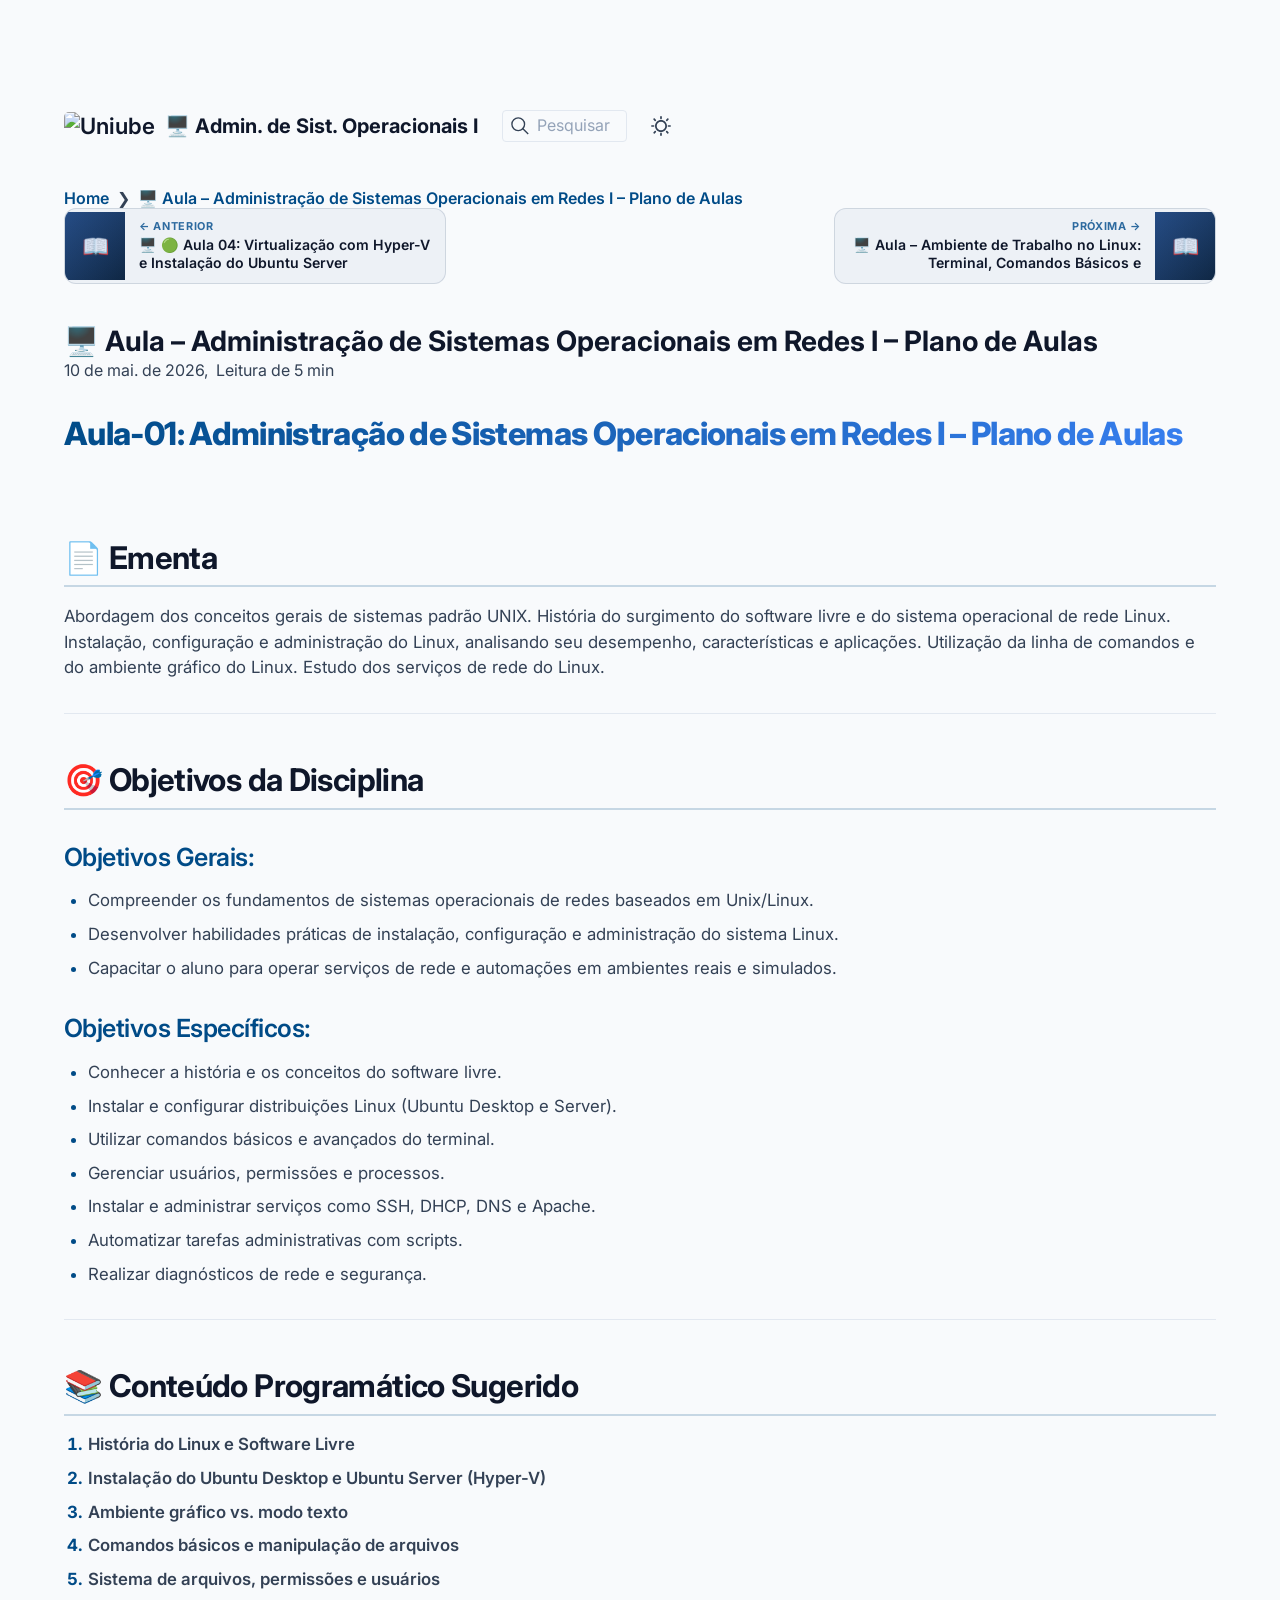
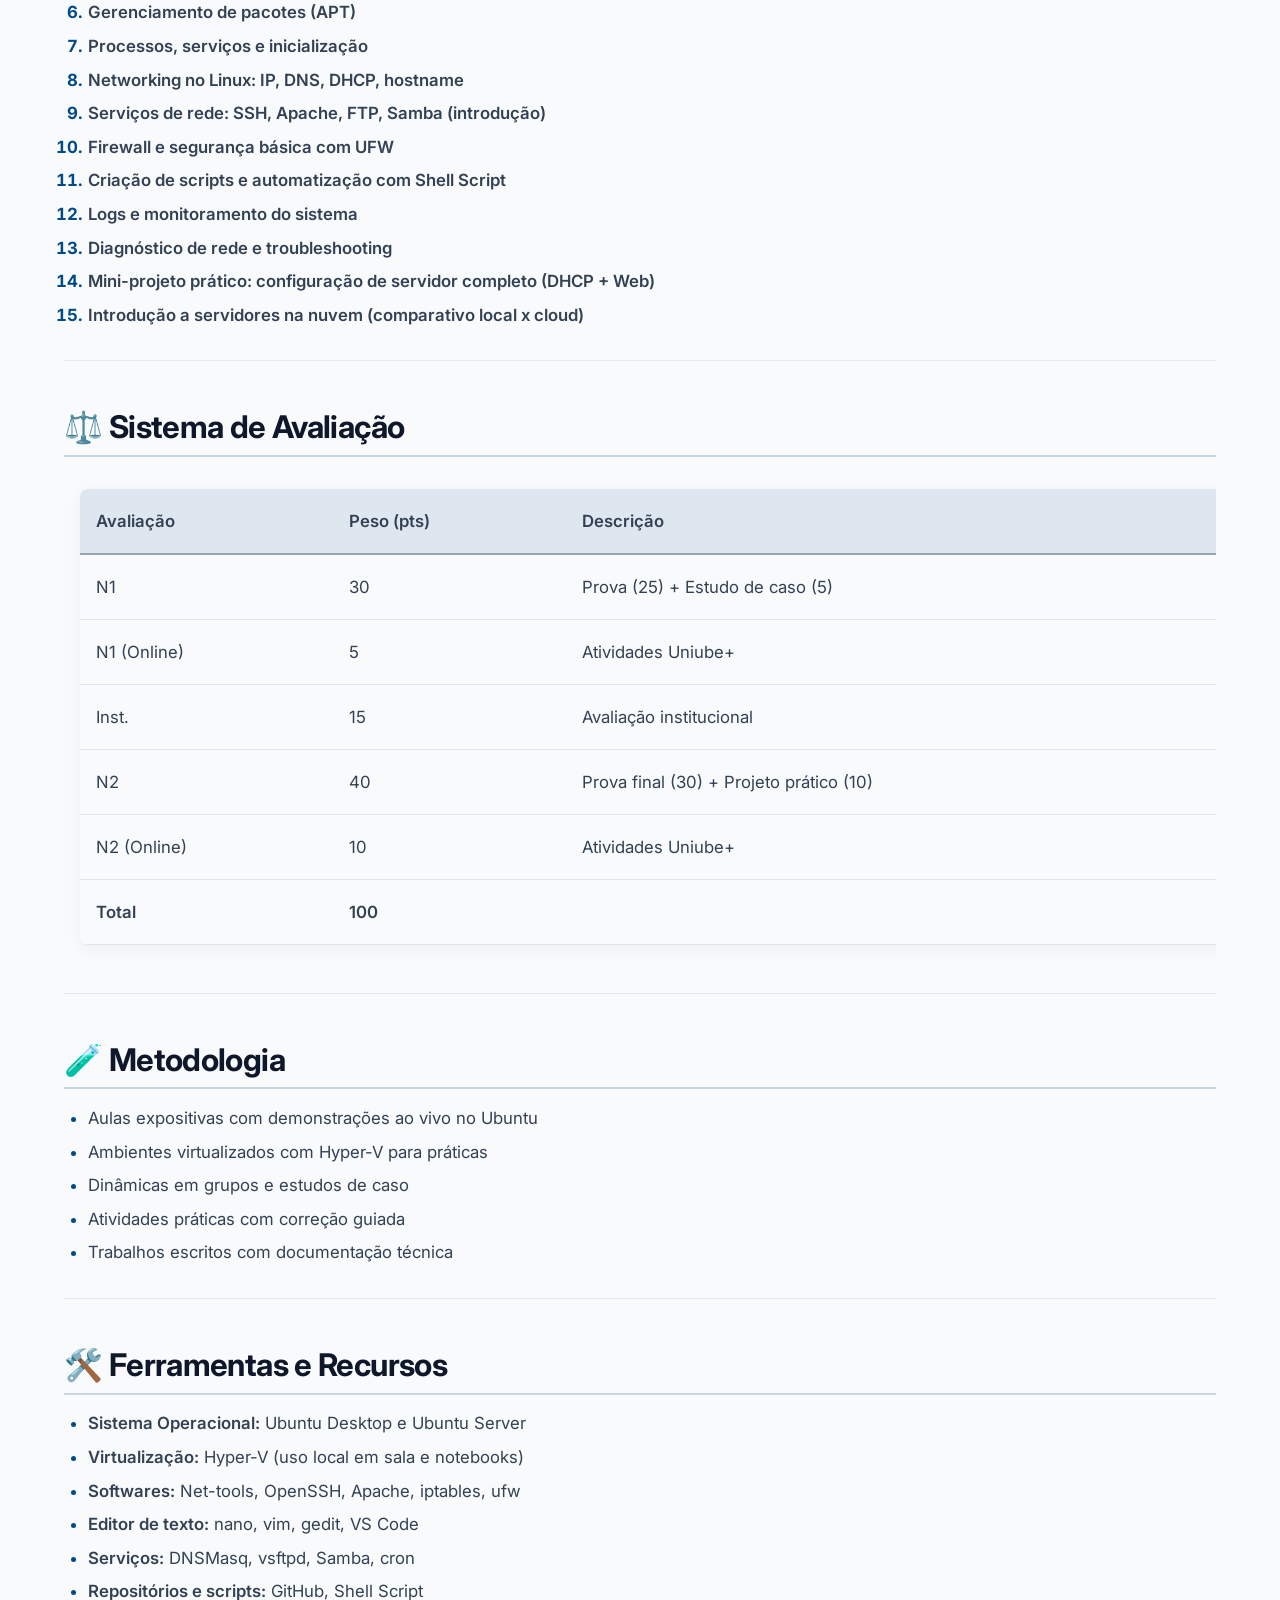
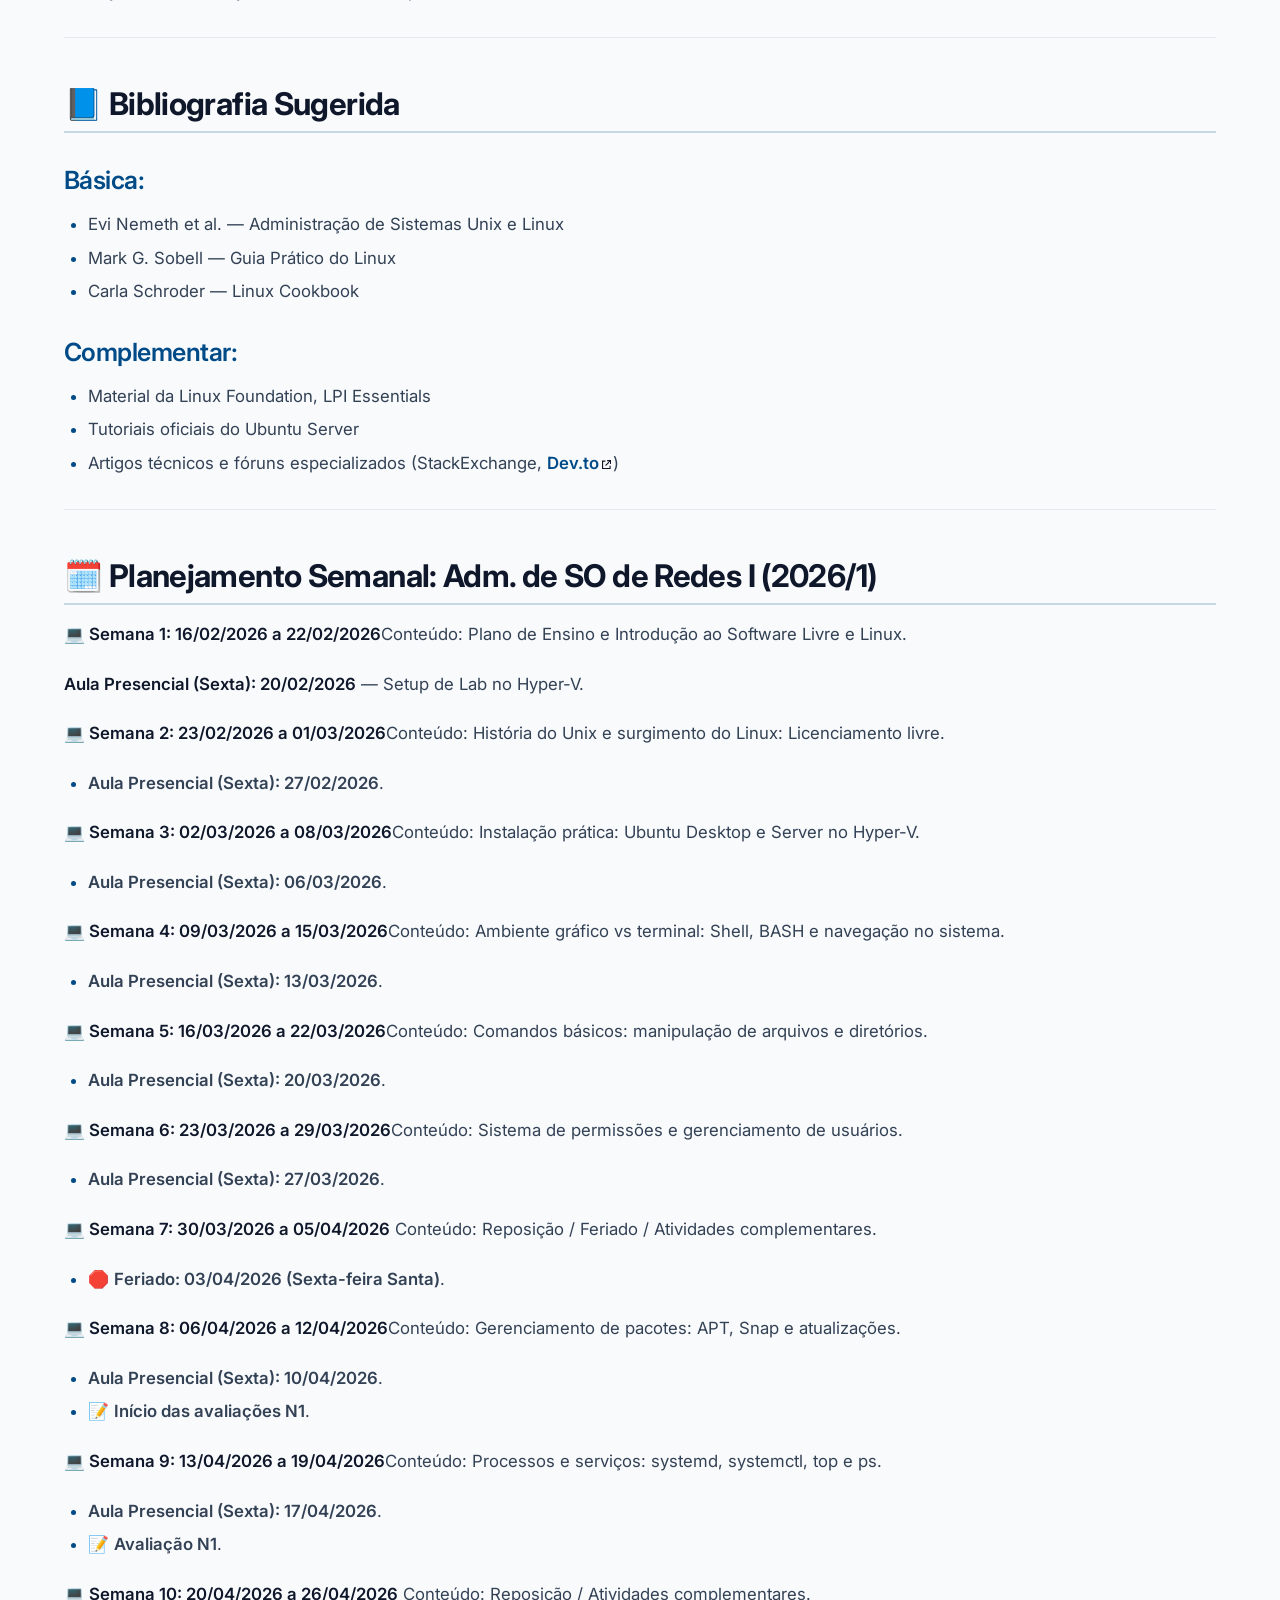
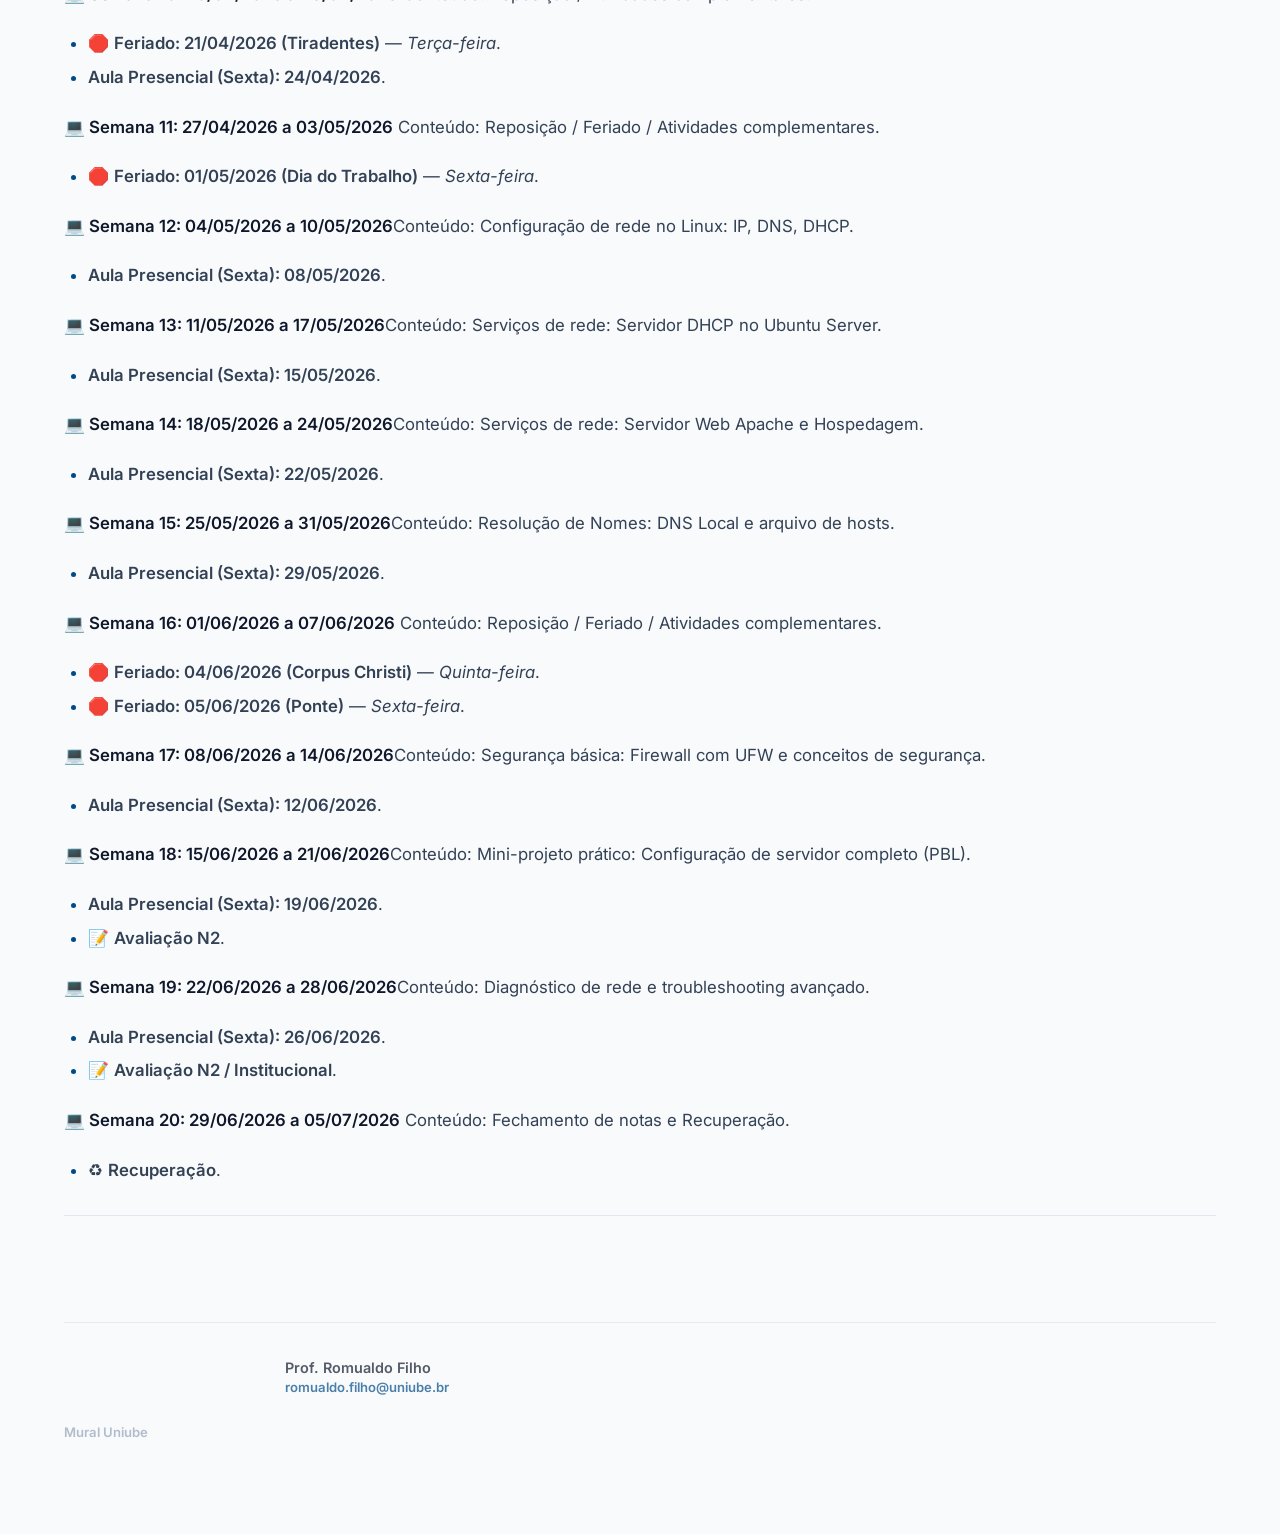
==== commit c08efd15: "fix(content): ensure all lesson titles contain the lesson number for correct sorting" ====
--- a/public/Aula-01---Introducao-e-Ementa.html
+++ b/public/Aula-01---Introducao-e-Ementa.html
@@ -115,8 +115,7 @@
   padding: 0 12px;
   font-size: 14px;
 }
-/*# sourceMappingURL=[data-uri] */</style><link href="https://cdn.jsdelivr.net/npm/katex@0.16.11/dist/katex.min.css" rel="stylesheet" type="text/css" data-persist="true"/><script src="./prescript.js" type="application/javascript" data-persist="true"></script><script type="application/javascript" data-persist="true">const fetchData = fetch("./static/contentIndex.json").then(data => data.json())</script><link rel="alternate" type="application/rss+xml" title="RSS Feed" href="https://rofilho.github.io/admin-so1/index.xml"/><meta property="og:image:width" content="1200"/><meta property="og:image:height" content="630"/><meta property="og:image" content="https://rofilho.github.io/admin-so1/Aula-01---Introducao-e-Ementa-og-image.webp"/><meta property="og:image:url" content="https://rofilho.github.io/admin-so1/Aula-01---Introducao-e-Ementa-og-image.webp"/><meta name="twitter:image" content="https://rofilho.github.io/admin-so1/Aula-01---Introducao-e-Ementa-og-image.webp"/><meta property="og:image:type" content="image/.webp"/></head><body data-slug="Aula-01---Introducao-e-Ementa"><div id="quartz-root" class="page"><div id="quartz-body"><div class="left sidebar"></div><div class="center"><div class="page-header"><header><h2 class="page-title"><a href="." class="page-title__link"><img src="https://uniube.br/img/landing/logo_azul.svg" alt="Uniube" class="page-title__logo page-title__logo--light"/><img src="https://uniube.br/img/landing/logo_branca.svg" alt="Uniube" class="page-title__logo page-title__logo--dark"/><span class="page-title__text">🖥️ Admin. de Sist. Operacionais I</span></a></h2><div class="search"><button class="search-button"><svg role="img" xmlns="http://www.w3.org/2000/svg" viewBox="0 0 19.9 19.7"><title>Search</title><g class="search-path" fill="none"><path stroke-linecap="square" d="M18.5 18.3l-5.4-5.4"></path><circle cx="8" cy="8" r="7"></circle></g></svg><p>Pesquisar</p></button><div class="search-container"><div class="search-space"><input autocomplete="off" class="search-bar" name="search" type="text" aria-label="Pesquisar por algo" placeholder="Pesquisar por algo"/><div class="search-layout" data-preview="true"></div></div></div></div><button class="darkmode"><svg xmlns="http://www.w3.org/2000/svg" xmlns:xlink="http://www.w3.org/1999/xlink" version="1.1" class="dayIcon" x="0px" y="0px" viewBox="0 0 35 35" style="enable-background:new 0 0 35 35" xml:space="preserve" aria-label="Tema escuro"><title>Tema escuro</title><path d="M6,17.5C6,16.672,5.328,16,4.5,16h-3C0.672,16,0,16.672,0,17.5    S0.672,19,1.5,19h3C5.328,19,6,18.328,6,17.5z M7.5,26c-0.414,0-0.789,0.168-1.061,0.439l-2,2C4.168,28.711,4,29.086,4,29.5    C4,30.328,4.671,31,5.5,31c0.414,0,0.789-0.168,1.06-0.44l2-2C8.832,28.289,9,27.914,9,27.5C9,26.672,8.329,26,7.5,26z M17.5,6    C18.329,6,19,5.328,19,4.5v-3C19,0.672,18.329,0,17.5,0S16,0.672,16,1.5v3C16,5.328,16.671,6,17.5,6z M27.5,9    c0.414,0,0.789-0.168,1.06-0.439l2-2C30.832,6.289,31,5.914,31,5.5C31,4.672,30.329,4,29.5,4c-0.414,0-0.789,0.168-1.061,0.44    l-2,2C26.168,6.711,26,7.086,26,7.5C26,8.328,26.671,9,27.5,9z M6.439,8.561C6.711,8.832,7.086,9,7.5,9C8.328,9,9,8.328,9,7.5    c0-0.414-0.168-0.789-0.439-1.061l-2-2C6.289,4.168,5.914,4,5.5,4C4.672,4,4,4.672,4,5.5c0,0.414,0.168,0.789,0.439,1.06    L6.439,8.561z M33.5,16h-3c-0.828,0-1.5,0.672-1.5,1.5s0.672,1.5,1.5,1.5h3c0.828,0,1.5-0.672,1.5-1.5S34.328,16,33.5,16z     M28.561,26.439C28.289,26.168,27.914,26,27.5,26c-0.828,0-1.5,0.672-1.5,1.5c0,0.414,0.168,0.789,0.439,1.06l2,2    C28.711,30.832,29.086,31,29.5,31c0.828,0,1.5-0.672,1.5-1.5c0-0.414-0.168-0.789-0.439-1.061L28.561,26.439z M17.5,29    c-0.829,0-1.5,0.672-1.5,1.5v3c0,0.828,0.671,1.5,1.5,1.5s1.5-0.672,1.5-1.5v-3C19,29.672,18.329,29,17.5,29z M17.5,7    C11.71,7,7,11.71,7,17.5S11.71,28,17.5,28S28,23.29,28,17.5S23.29,7,17.5,7z M17.5,25c-4.136,0-7.5-3.364-7.5-7.5    c0-4.136,3.364-7.5,7.5-7.5c4.136,0,7.5,3.364,7.5,7.5C25,21.636,21.636,25,17.5,25z"></path></svg><svg xmlns="http://www.w3.org/2000/svg" xmlns:xlink="http://www.w3.org/1999/xlink" version="1.1" class="nightIcon" x="0px" y="0px" viewBox="0 0 100 100" style="enable-background:new 0 0 100 100" xml:space="preserve" aria-label="Tema claro"><title>Tema claro</title><path d="M96.76,66.458c-0.853-0.852-2.15-1.064-3.23-0.534c-6.063,2.991-12.858,4.571-19.655,4.571  C62.022,70.495,50.88,65.88,42.5,57.5C29.043,44.043,25.658,23.536,34.076,6.47c0.532-1.08,0.318-2.379-0.534-3.23  c-0.851-0.852-2.15-1.064-3.23-0.534c-4.918,2.427-9.375,5.619-13.246,9.491c-9.447,9.447-14.65,22.008-14.65,35.369  c0,13.36,5.203,25.921,14.65,35.368s22.008,14.65,35.368,14.65c13.361,0,25.921-5.203,35.369-14.65  c3.872-3.871,7.064-8.328,9.491-13.246C97.826,68.608,97.611,67.309,96.76,66.458z"></path></svg></button></header><div class="popover-hint"><nav class="breadcrumb-container" aria-label="breadcrumbs"><div class="breadcrumb-element"><a href="./">Home</a><p> ❯ </p></div><div class="breadcrumb-element"><a href>🖥️ Aula  – Administração de Sistemas Operacionais em Redes I – Plano de Aulas</a></div></nav><nav class="lesson-nav" aria-label="Navegação entre aulas"><div class="lesson-nav__slot"><a href="/Aula-04---Virtualizacao-e-Hyper-V-com-Ubuntu-Server" class="nav-pill nav-pill--prev" data-spa="true"><div class="nav-pill__icon">📖</div><div class="nav-pill__body"><span class="nav-pill__label">← Anterior</span><span class="nav-pill__title">🖥️ 🟢 Aula 04: Virtualização com Hyper-V e Instalação do Ubuntu Server</span></div></a></div><div class="lesson-nav__slot lesson-nav__slot--right"><a href="/Aula-03---Ambiente-de-Trabalho-no-Linux" class="nav-pill nav-pill--next" data-spa="true"><div class="nav-pill__icon">📖</div><div class="nav-pill__body"><span class="nav-pill__label">Próxima →</span><span class="nav-pill__title">🖥️ Aula  – Ambiente de Trabalho no Linux: Terminal, Comandos Básicos e Permissões</span></div></a></div></nav><h1 class="article-title">🖥️ Aula  – Administração de Sistemas Operacionais em Redes I – Plano de Aulas</h1><p show-comma="true" class="content-meta"><time datetime="2026-05-10T13:13:25.000Z">10 de mai. de 2026</time><span>Leitura de 5 min</span></p></div></div><article class="popover-hint"><p><img src="./assets/capa_aula01.png" alt="Capa"/></p>
-<h1 id="aula-01-administração-de-sistemas-operacionais-em-redes-i--plano-de-aulas">Aula-01: Administração de Sistemas Operacionais em Redes I – Plano de Aulas<a role="anchor" aria-hidden="true" tabindex="-1" data-no-popover="true" href="#aula-01-administração-de-sistemas-operacionais-em-redes-i--plano-de-aulas" class="internal"><svg width="18" height="18" viewBox="0 0 24 24" fill="none" stroke="currentColor" stroke-width="2" stroke-linecap="round" stroke-linejoin="round"><path d="M10 13a5 5 0 0 0 7.54.54l3-3a5 5 0 0 0-7.07-7.07l-1.72 1.71"></path><path d="M14 11a5 5 0 0 0-7.54-.54l-3 3a5 5 0 0 0 7.07 7.07l1.71-1.71"></path></svg></a></h1>
+/*# sourceMappingURL=[data-uri] */</style><link href="https://cdn.jsdelivr.net/npm/katex@0.16.11/dist/katex.min.css" rel="stylesheet" type="text/css" data-persist="true"/><script src="./prescript.js" type="application/javascript" data-persist="true"></script><script type="application/javascript" data-persist="true">const fetchData = fetch("./static/contentIndex.json").then(data => data.json())</script><link rel="alternate" type="application/rss+xml" title="RSS Feed" href="https://rofilho.github.io/admin-so1/index.xml"/><meta property="og:image:width" content="1200"/><meta property="og:image:height" content="630"/><meta property="og:image" content="https://rofilho.github.io/admin-so1/Aula-01---Introducao-e-Ementa-og-image.webp"/><meta property="og:image:url" content="https://rofilho.github.io/admin-so1/Aula-01---Introducao-e-Ementa-og-image.webp"/><meta name="twitter:image" content="https://rofilho.github.io/admin-so1/Aula-01---Introducao-e-Ementa-og-image.webp"/><meta property="og:image:type" content="image/.webp"/></head><body data-slug="Aula-01---Introducao-e-Ementa"><div id="quartz-root" class="page"><div id="quartz-body"><div class="left sidebar"></div><div class="center"><div class="page-header"><header><h2 class="page-title"><a href="." class="page-title__link"><img src="https://uniube.br/img/landing/logo_azul.svg" alt="Uniube" class="page-title__logo page-title__logo--light"/><img src="https://uniube.br/img/landing/logo_branca.svg" alt="Uniube" class="page-title__logo page-title__logo--dark"/><span class="page-title__text">🖥️ Admin. de Sist. Operacionais I</span></a></h2><div class="search"><button class="search-button"><svg role="img" xmlns="http://www.w3.org/2000/svg" viewBox="0 0 19.9 19.7"><title>Search</title><g class="search-path" fill="none"><path stroke-linecap="square" d="M18.5 18.3l-5.4-5.4"></path><circle cx="8" cy="8" r="7"></circle></g></svg><p>Pesquisar</p></button><div class="search-container"><div class="search-space"><input autocomplete="off" class="search-bar" name="search" type="text" aria-label="Pesquisar por algo" placeholder="Pesquisar por algo"/><div class="search-layout" data-preview="true"></div></div></div></div><button class="darkmode"><svg xmlns="http://www.w3.org/2000/svg" xmlns:xlink="http://www.w3.org/1999/xlink" version="1.1" class="dayIcon" x="0px" y="0px" viewBox="0 0 35 35" style="enable-background:new 0 0 35 35" xml:space="preserve" aria-label="Tema escuro"><title>Tema escuro</title><path d="M6,17.5C6,16.672,5.328,16,4.5,16h-3C0.672,16,0,16.672,0,17.5    S0.672,19,1.5,19h3C5.328,19,6,18.328,6,17.5z M7.5,26c-0.414,0-0.789,0.168-1.061,0.439l-2,2C4.168,28.711,4,29.086,4,29.5    C4,30.328,4.671,31,5.5,31c0.414,0,0.789-0.168,1.06-0.44l2-2C8.832,28.289,9,27.914,9,27.5C9,26.672,8.329,26,7.5,26z M17.5,6    C18.329,6,19,5.328,19,4.5v-3C19,0.672,18.329,0,17.5,0S16,0.672,16,1.5v3C16,5.328,16.671,6,17.5,6z M27.5,9    c0.414,0,0.789-0.168,1.06-0.439l2-2C30.832,6.289,31,5.914,31,5.5C31,4.672,30.329,4,29.5,4c-0.414,0-0.789,0.168-1.061,0.44    l-2,2C26.168,6.711,26,7.086,26,7.5C26,8.328,26.671,9,27.5,9z M6.439,8.561C6.711,8.832,7.086,9,7.5,9C8.328,9,9,8.328,9,7.5    c0-0.414-0.168-0.789-0.439-1.061l-2-2C6.289,4.168,5.914,4,5.5,4C4.672,4,4,4.672,4,5.5c0,0.414,0.168,0.789,0.439,1.06    L6.439,8.561z M33.5,16h-3c-0.828,0-1.5,0.672-1.5,1.5s0.672,1.5,1.5,1.5h3c0.828,0,1.5-0.672,1.5-1.5S34.328,16,33.5,16z     M28.561,26.439C28.289,26.168,27.914,26,27.5,26c-0.828,0-1.5,0.672-1.5,1.5c0,0.414,0.168,0.789,0.439,1.06l2,2    C28.711,30.832,29.086,31,29.5,31c0.828,0,1.5-0.672,1.5-1.5c0-0.414-0.168-0.789-0.439-1.061L28.561,26.439z M17.5,29    c-0.829,0-1.5,0.672-1.5,1.5v3c0,0.828,0.671,1.5,1.5,1.5s1.5-0.672,1.5-1.5v-3C19,29.672,18.329,29,17.5,29z M17.5,7    C11.71,7,7,11.71,7,17.5S11.71,28,17.5,28S28,23.29,28,17.5S23.29,7,17.5,7z M17.5,25c-4.136,0-7.5-3.364-7.5-7.5    c0-4.136,3.364-7.5,7.5-7.5c4.136,0,7.5,3.364,7.5,7.5C25,21.636,21.636,25,17.5,25z"></path></svg><svg xmlns="http://www.w3.org/2000/svg" xmlns:xlink="http://www.w3.org/1999/xlink" version="1.1" class="nightIcon" x="0px" y="0px" viewBox="0 0 100 100" style="enable-background:new 0 0 100 100" xml:space="preserve" aria-label="Tema claro"><title>Tema claro</title><path d="M96.76,66.458c-0.853-0.852-2.15-1.064-3.23-0.534c-6.063,2.991-12.858,4.571-19.655,4.571  C62.022,70.495,50.88,65.88,42.5,57.5C29.043,44.043,25.658,23.536,34.076,6.47c0.532-1.08,0.318-2.379-0.534-3.23  c-0.851-0.852-2.15-1.064-3.23-0.534c-4.918,2.427-9.375,5.619-13.246,9.491c-9.447,9.447-14.65,22.008-14.65,35.369  c0,13.36,5.203,25.921,14.65,35.368s22.008,14.65,35.368,14.65c13.361,0,25.921-5.203,35.369-14.65  c3.872-3.871,7.064-8.328,9.491-13.246C97.826,68.608,97.611,67.309,96.76,66.458z"></path></svg></button></header><div class="popover-hint"><nav class="breadcrumb-container" aria-label="breadcrumbs"><div class="breadcrumb-element"><a href="./">Home</a><p> ❯ </p></div><div class="breadcrumb-element"><a href>🖥️ Aula  – Administração de Sistemas Operacionais em Redes I – Plano de Aulas</a></div></nav><nav class="lesson-nav" aria-label="Navegação entre aulas"><div class="lesson-nav__slot"><a href="./Aula-04---Virtualizacao-e-Hyper-V-com-Ubuntu-Server" class="nav-pill nav-pill--prev" data-spa="true"><div class="nav-pill__icon">📖</div><div class="nav-pill__body"><span class="nav-pill__label">← Anterior</span><span class="nav-pill__title">🖥️ 🟢 Aula 04: Virtualização com Hyper-V e Instalação do Ubuntu Server</span></div></a></div><div class="lesson-nav__slot lesson-nav__slot--right"><a href="./Aula-03---Ambiente-de-Trabalho-no-Linux" class="nav-pill nav-pill--next" data-spa="true"><div class="nav-pill__icon">📖</div><div class="nav-pill__body"><span class="nav-pill__label">Próxima →</span><span class="nav-pill__title">🖥️ Aula  – Ambiente de Trabalho no Linux: Terminal, Comandos Básicos e Permissões</span></div></a></div></nav><h1 class="article-title">🖥️ Aula  – Administração de Sistemas Operacionais em Redes I – Plano de Aulas</h1><p show-comma="true" class="content-meta"><time datetime="2026-05-10T13:41:43.000Z">10 de mai. de 2026</time><span>Leitura de 5 min</span></p></div></div><article class="popover-hint"><h1 id="aula-01-administração-de-sistemas-operacionais-em-redes-i--plano-de-aulas">Aula-01: Administração de Sistemas Operacionais em Redes I – Plano de Aulas<a role="anchor" aria-hidden="true" tabindex="-1" data-no-popover="true" href="#aula-01-administração-de-sistemas-operacionais-em-redes-i--plano-de-aulas" class="internal"><svg width="18" height="18" viewBox="0 0 24 24" fill="none" stroke="currentColor" stroke-width="2" stroke-linecap="round" stroke-linejoin="round"><path d="M10 13a5 5 0 0 0 7.54.54l3-3a5 5 0 0 0-7.07-7.07l-1.72 1.71"></path><path d="M14 11a5 5 0 0 0-7.54-.54l-3 3a5 5 0 0 0 7.07 7.07l1.71-1.71"></path></svg></a></h1>
 <h2 id="-ementa">📄 Ementa<a role="anchor" aria-hidden="true" tabindex="-1" data-no-popover="true" href="#-ementa" class="internal"><svg width="18" height="18" viewBox="0 0 24 24" fill="none" stroke="currentColor" stroke-width="2" stroke-linecap="round" stroke-linejoin="round"><path d="M10 13a5 5 0 0 0 7.54.54l3-3a5 5 0 0 0-7.07-7.07l-1.72 1.71"></path><path d="M14 11a5 5 0 0 0-7.54-.54l-3 3a5 5 0 0 0 7.07 7.07l1.71-1.71"></path></svg></a></h2>
 <p>Abordagem dos conceitos gerais de sistemas padrão UNIX. História do surgimento do software livre e do sistema operacional de rede Linux. Instalação, configuração e administração do Linux, analisando seu desempenho, características e aplicações. Utilização da linha de comandos e do ambiente gráfico do Linux. Estudo dos serviços de rede do Linux.</p>
 <hr/>
